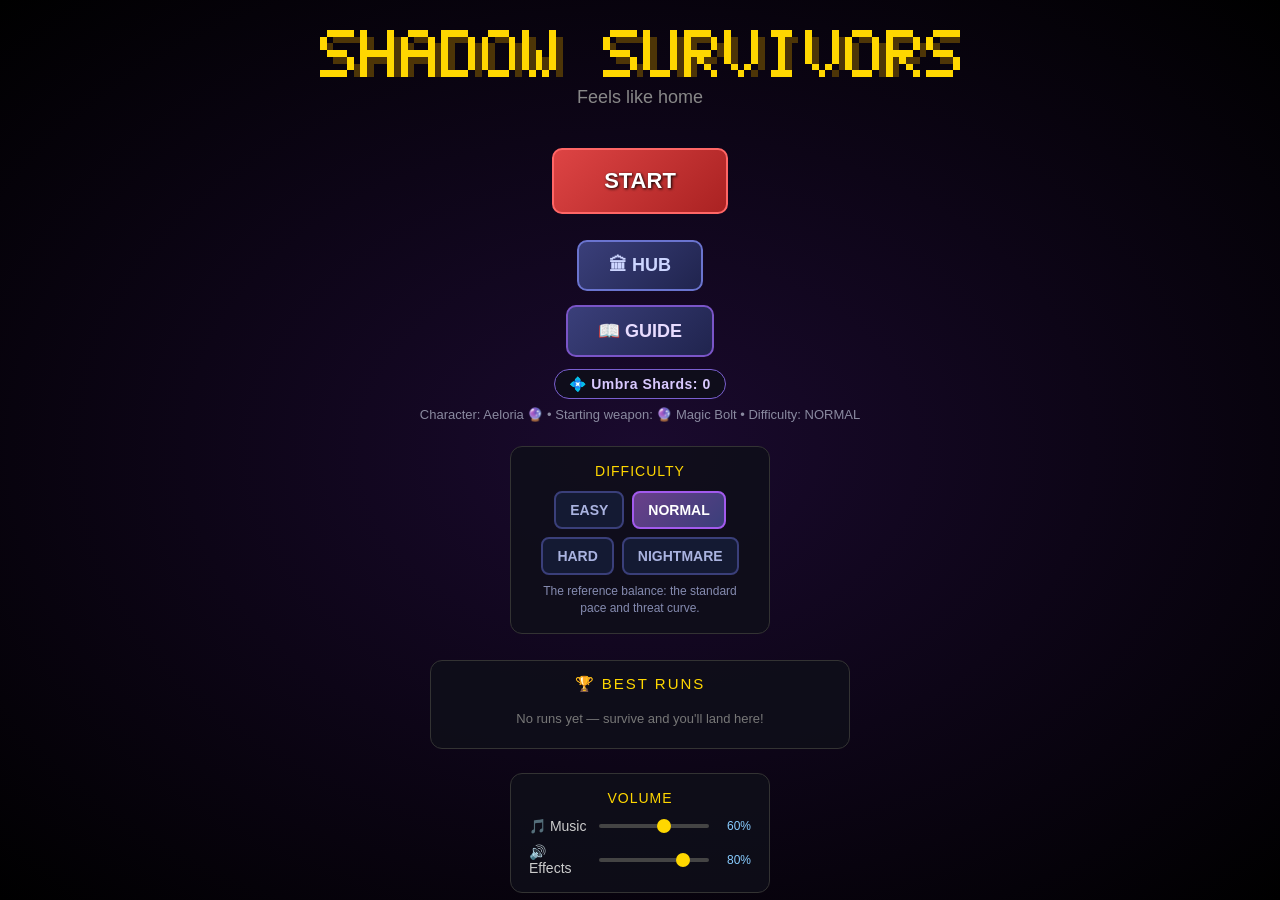
==== index.html @ 88f58a73 "Add files via upload" ====
<!DOCTYPE html>
<html lang="it">
<head>
<meta charset="UTF-8">
<meta name="viewport" content="width=device-width, initial-scale=1.0, maximum-scale=1.0, user-scalable=no, viewport-fit=cover">
<title>Shadow Survivors - Roguelike</title>
<style>
* { margin: 0; padding: 0; box-sizing: border-box; }
body { background: #000; overflow: hidden; font-family: 'Segoe UI', Arial, sans-serif; user-select: none; }
canvas { display: block; touch-action: none; }

#ui-overlay {
  position: fixed; top: 0; left: 0; width: 100%; pointer-events: none; z-index: 10;
  padding: calc(10px + env(safe-area-inset-top)) calc(15px + env(safe-area-inset-right)) 10px calc(15px + env(safe-area-inset-left)); display: flex; flex-direction: column; gap: 6px;
  box-sizing: border-box;
}
#top-bar { display: flex; justify-content: space-between; align-items: center; }
#timer { color: #fff; font-size: 22px; font-weight: bold; text-shadow: 2px 2px 4px #000; }
#kills { color: #ccc; font-size: 16px; text-shadow: 1px 1px 3px #000; }
#biome-label { color: #9fd8ff; font-size: 13px; text-shadow: 1px 1px 3px #000; flex-shrink: 0; text-transform: uppercase; letter-spacing: 1px; }
#level-display { color: #ffd700; font-size: 16px; font-weight: bold; text-shadow: 1px 1px 3px #000; }
.bar-container {
  width: 280px; height: 18px; background: #333; border-radius: 9px; overflow: hidden;
  border: 2px solid #555; position: relative;
}
.bar-fill { height: 100%; border-radius: 7px; transition: width 0.15s; }
#hp-bar-bg { border-color: #a00; }
#hp-bar { background: linear-gradient(90deg, #f44, #d22); }
#xp-bar-bg { border-color: #55a; width: 360px; }
#xp-bar { background: linear-gradient(90deg, #44f, #88f); }
.bar-text {
  position: absolute; top: 50%; left: 50%; transform: translate(-50%, -50%);
  color: #fff; font-size: 11px; font-weight: bold; text-shadow: 1px 1px 2px #000;
  white-space: nowrap;
}
#weapon-icons { display: flex; gap: 5px; margin-top: 4px; }
.weapon-icon {
  width: 60px; height: 60px; background: #222; border: 2px solid #666;
  border-radius: 6px; display: flex; align-items: center; justify-content: center;
  font-size: 18px; color: #fff; position: relative;
}
.weapon-level {
  position: absolute; bottom: -4px; right: -4px; background: #d44;
  color: #fff; font-size: 9px; font-weight: bold; border-radius: 50%;
  width: 16px; height: 16px; display: flex; align-items: center;
  justify-content: center; border: 1px solid #fff;
}
#levelup-screen {
  position: fixed; top: 0; left: 0; width: 100%; height: 100%;
  background: rgba(0,0,0,0.85); display: none; flex-direction: column;
  align-items: center; justify-content: center; z-index: 100; pointer-events: all;
}
#levelup-title { color: #ffd700; font-size: 36px; font-weight: bold; margin-bottom: 10px; text-shadow: 2px 2px 6px #000; }
#levelup-subtitle { color: #aaa; font-size: 16px; margin-bottom: 30px; }
#auto-lvl-row { margin-top: -18px; margin-bottom: 10px; }
#auto-lvl-toggle {
  display: inline-flex; align-items: center; gap: 8px; cursor: pointer; pointer-events: all;
  color: #b9c2ff; font-size: 14px; font-weight: bold;
  padding: 8px 16px; background: rgba(20,22,44,0.9); border: 1px solid #3a4077;
  border-radius: 8px; transition: all 0.2s;
}
#auto-lvl-toggle:hover { border-color: #97a3ff; }
#auto-lvl-toggle.checked { border-color: #ffd700; color: #ffd700; }
#auto-lvl-toggle input { transform: scale(1.25); accent-color: #ffd700; cursor: pointer; }
.pause-toggle { display: inline-flex; align-items: center; gap: 8px; cursor: pointer; pointer-events: all; }
.pause-toggle input { transform: scale(1.3); accent-color: #ffd700; cursor: pointer; }
.toggle-pill {
  font-size: 11px; font-weight: bold; letter-spacing: 1px; color: #8a93b8;
  border: 1px solid #3a4077; padding: 2px 8px; border-radius: 6px; transition: all 0.2s;
}
.pause-toggle.checked .toggle-pill { color: #ffd700; border-color: #ffd700; }
#choices { display: flex; gap: 20px; flex-wrap: wrap; justify-content: center; }
.choice-card {
  width: 220px; padding: 20px; background: linear-gradient(135deg, #1a1a2e, #16213e);
  border: 2px solid #444; border-radius: 12px; cursor: pointer; text-align: center;
  transition: all 0.2s; pointer-events: all; position: relative;
}
.choice-card:hover { filter: brightness(1.18); transform: scale(1.05); box-shadow: 0 0 20px rgba(255,215,0,0.25); }
.choice-card.selected { filter: brightness(1.32); transform: scale(1.07); box-shadow: 0 0 28px rgba(255,215,0,0.5); }
.choice-weapon { border-color: #b3403a; }
.choice-passive { border-color: #3a5fb3; }
/* --- Rarity tints (override the plain borders above) --- */
.choice-card.rarity-common {
  border-color: #9aa0b6;
  box-shadow: inset 0 -34px 44px -34px rgba(154,160,182,0.18);
}
.choice-card.rarity-rare {
  border-color: #43a6f5;
  box-shadow: 0 0 12px rgba(67,166,245,0.25), inset 0 -34px 44px -30px rgba(67,166,245,0.30);
}
.choice-card.rarity-epic {
  border-color: #c25bff;
  box-shadow: 0 0 14px rgba(194,91,255,0.35), inset 0 -34px 44px -28px rgba(194,91,255,0.35);
}
.choice-card.rarity-legendary {
  border: 3px solid transparent;
  background:
    linear-gradient(#161126, #161126) padding-box,
    linear-gradient(135deg, #8a6a00, #ffd24d, #fff6d0, #b8860b, #ffd24d) border-box;
  background-size: 100% 100%, 300% 300%;
  box-shadow: 0 0 18px rgba(255,210,77,0.4), inset 0 -34px 44px -28px rgba(255,210,77,0.22);
  animation: rarityShine 3s linear infinite;
}
@keyframes rarityShine {
  0%   { background-position: 0 0, 0% 50%; }
  100% { background-position: 0 0, 300% 50%; }
}
.choice-badge {
  position: absolute; top: -10px; right: 10px; padding: 2px 9px;
  font-size: 10px; font-weight: bold; letter-spacing: 1px; border-radius: 5px;
  color: #fff; border: 1px solid rgba(255,255,255,0.25);
}
.choice-icon { font-size: 40px; margin-bottom: 10px; }
.choice-name { color: #fff; font-size: 16px; font-weight: bold; margin-bottom: 4px; }
.choice-tier { font-size: 10px; font-weight: bold; letter-spacing: 2px; margin: 0 0 6px; text-shadow: 0 0 8px currentColor; }
.choice-desc { color: #aaa; font-size: 12px; line-height: 1.4; }
.choice-level { color: #ffd700; font-size: 11px; margin-top: 8px; }
#rarity-legend {
  display: flex; gap: 14px; justify-content: center; flex-wrap: wrap;
  margin: -6px 0 22px; font-size: 11px; font-weight: bold; letter-spacing: 1px;
}
#rarity-legend .rl-item { text-shadow: 0 0 6px currentColor; }
#game-over-screen {
  position: fixed; top: 0; left: 0; width: 100%; height: 100%;
  background: rgba(0,0,0,0.9); display: none; flex-direction: column;
  align-items: center; justify-content: center; z-index: 200; pointer-events: all;
}
#gameover-title { color: #f44; font-size: 48px; font-weight: bold; margin-bottom: 20px; text-shadow: 2px 2px 8px #000; }
#gameover-stats { color: #ccc; font-size: 20px; line-height: 2; margin-bottom: 30px; text-align: center; }
#restart-btn {
  padding: 15px 40px; background: #d44; color: #fff; border: none; border-radius: 8px;
  font-size: 20px; font-weight: bold; cursor: pointer; pointer-events: all; transition: all 0.2s;
}
#restart-btn:hover { background: #f55; transform: scale(1.05); }
#start-screen {
  position: fixed; top: 0; left: 0; width: 100%; height: 100%;
  background: radial-gradient(ellipse at center, #1a0a2e, #000);
  display: flex; flex-direction: column; align-items: center; justify-content: flex-start;
  overflow-y: auto; padding-top: 30px; padding-bottom: 30px; z-index: 300; pointer-events: all;
}
/* Auto margins keep the column centered when it fits and fully scrollable
   (top to bottom) when it overflows, instead of clipping the title. */
#start-screen > :first-child { margin-top: auto; }
#start-screen > :last-child { margin-bottom: auto; }
#start-title { margin-bottom: 10px; }
.pix-title {
  display: block; margin: 0 auto; width: min(92vw, 640px); height: auto;
  image-rendering: pixelated;
  animation: pixBannerFloat 3.2s ease-in-out infinite;
}
@keyframes pixBannerFloat {
  0%, 100% { transform: translateY(0); filter: drop-shadow(0 0 10px rgba(255,215,0,0.25)); }
  50%      { transform: translateY(-6px); filter: drop-shadow(0 0 22px rgba(255,215,0,0.65)); }
}
#start-subtitle { color: #888; font-size: 18px; margin-bottom: 40px; }
#start-btn {
  padding: 18px 50px; background: linear-gradient(135deg, #d44, #a22); color: #fff;
  border: 2px solid #f66; border-radius: 10px; font-size: 22px; font-weight: bold;
  cursor: pointer; pointer-events: all; transition: all 0.2s; text-shadow: 1px 1px 3px #000;
}
#start-btn:hover { transform: scale(1.08); box-shadow: 0 0 30px rgba(255,50,50,0.4); }
/* --- Pre-run loading overlay (terrain pre-bake) --- */
#loading-screen {
  position: fixed; top: 0; left: 0; width: 100%; height: 100%;
  background: radial-gradient(ellipse at center, #1a0a2e, #000);
  display: none; flex-direction: column; align-items: center; justify-content: center;
  z-index: 900; pointer-events: all;
}
#loading-wrap { width: min(420px, 84vw); text-align: center; }
#loading-title { color: #f6e; font-size: 22px; font-weight: bold; letter-spacing: 3px; margin-bottom: 16px; text-shadow: 0 0 12px rgba(255,102,238,0.5); }
#loading-bar { height: 18px; border: 2px solid #f66; border-radius: 9px; overflow: hidden; background: #180a2a; box-shadow: inset 0 0 8px #000; }
#loading-fill { height: 100%; width: 0%; background: linear-gradient(90deg, #f66, #fa6, #ffd); transition: width 0.15s linear; }
#loading-pct { color: #aaa; font-size: 14px; margin-top: 10px; letter-spacing: 1px; }
/* --- Best runs leaderboard --- */
#best-runs {
  width: min(420px, 88vw); margin-top: 26px; padding: 14px 16px;
  background: rgba(15,15,25,0.85); border: 1px solid #333; border-radius: 12px;
  text-align: left;
}
.br-title { color: #ffd700; font-size: 15px; letter-spacing: 2px; text-align: center; margin-bottom: 10px; }
.br-empty { color: #777; font-size: 13px; text-align: center; padding: 8px 0; }
.br-row {
  display: flex; align-items: center; gap: 10px;
  padding: 6px 8px; border-radius: 8px;
}
.br-row:nth-child(odd):not(.br-top) { background: rgba(255,255,255,0.04); }
.br-top { background: rgba(255,215,0,0.10); border: 1px solid rgba(255,215,0,0.35); }
.br-rank { width: 28px; text-align: center; font-size: 17px; flex-shrink: 0; color: #fff; font-weight: bold; }
.br-info { flex: 1; min-width: 0; }
.br-time { display: block; color: #fff; font-size: 15px; font-weight: bold; }
.br-sub { display: block; color: #888; font-size: 11px; }
.br-score { color: #8cf; font-weight: bold; font-size: 16px; flex-shrink: 0; }
#start-controls { color: #666; font-size: 14px; margin-top: 30px; line-height: 1.8; text-align: center; }
/* --- Volume settings panel (shared by start & pause screens) --- */
.settings-box {
  width: 260px; margin-top: 24px; padding: 16px 18px;
  background: rgba(15,15,25,0.85); border: 1px solid #333; border-radius: 12px;
  text-align: left;
}
.settings-title { color: #ffd700; font-size: 14px; letter-spacing: 1px; margin-bottom: 12px; text-align: center; }
/* --- Difficulty selector --- */
#difficulty-select { text-align: center; }
#diff-row { display: flex; gap: 8px; justify-content: center; flex-wrap: wrap; }
.diff-btn {
  padding: 9px 14px; border-radius: 8px; border: 2px solid #3a3f7a;
  background: #141a33; color: #aab3e0; font-size: 14px; font-weight: bold;
  cursor: pointer; transition: background .15s, border-color .15s, color .15s, transform .15s;
}
.diff-btn:hover { border-color: #6a74cf; transform: scale(1.05); }
.diff-btn.active {
  background: linear-gradient(135deg, #6a3f8a, #3a3f7a); border-color: #a25aed; color: #fff;
}
#diff-desc {
  color: #858bb0; font-size: 12px; line-height: 1.4; margin-top: 8px;
  min-height: 32px; max-width: 420px; margin-left: auto; margin-right: auto;
}
.settings-row { display: flex; align-items: center; gap: 10px; margin-bottom: 10px; }
.settings-row:last-child { margin-bottom: 0; }
.settings-label { color: #ccc; font-size: 14px; width: 60px; flex-shrink: 0; }
input[type="range"].vol-slider {
  flex: 1; min-width: 0; height: 4px; -webkit-appearance: none; appearance: none;
  background: #444; border-radius: 2px; outline: none; cursor: pointer;
}
input[type="range"].vol-slider::-webkit-slider-thumb {
  -webkit-appearance: none; appearance: none; width: 14px; height: 14px;
  background: #ffd700; border-radius: 50%; border: none; cursor: pointer;
}
input[type="range"].vol-slider::-moz-range-thumb {
  width: 14px; height: 14px; background: #ffd700; border: none; border-radius: 50%; cursor: pointer;
}
.vol-value { color: #8cf; font-size: 12px; width: 32px; text-align: right; flex-shrink: 0; }
#pause-screen {
  position: fixed; top: 0; left: 0; width: 100%; height: 100%;
  background: rgba(0,0,0,0.75); display: none; flex-direction: column;
  align-items: center; justify-content: center; z-index: 150; pointer-events: all;
}
#pause-title { color: #fff; font-size: 44px; font-weight: bold; margin-bottom: 10px; text-shadow: 2px 2px 6px #000; }
#pause-subtitle { color: #888; font-size: 16px; margin-bottom: 24px; }
#pause-panel {
  display: flex; gap: 24px; width: min(800px, 94vw); max-height: 55vh;
  margin-bottom: 28px; padding: 16px 20px; justify-content: center;
  background: rgba(15,15,25,0.85); border: 1px solid #333; border-radius: 12px;
  overflow-y: auto;
}
.pause-col { flex: 1; min-width: 0; font-size: 14px; color: #ccc; }
.pause-col h3 {
  color: #ffd700; font-size: 15px; letter-spacing: 1px; margin: 0 0 8px;
  padding-bottom: 4px; border-bottom: 1px solid #444;
}
.pause-entry {
  display: flex; justify-content: space-between; align-items: center;
  padding: 5px 6px; border-radius: 6px; gap: 8px;
}
.pause-entry:nth-child(odd) { background: rgba(255,255,255,0.04); }
.pause-entry .pe-name { overflow: hidden; text-overflow: ellipsis; white-space: nowrap; flex: 1; }
.pause-entry .pe-value { color: #8cf; font-weight: bold; flex-shrink: 0; }
#resume-btn {
  padding: 15px 40px; background: #4caf50; color: #fff; border: 2px solid #8ff58b;
  border-radius: 8px; font-size: 20px; font-weight: bold; cursor: pointer;
  pointer-events: all; transition: all 0.2s;
}
#resume-btn:hover { transform: scale(1.05); box-shadow: 0 0 20px rgba(76,175,80,0.4); }
#leave-hub-btn {
  margin-top: 14px; padding: 13px 36px; background: linear-gradient(135deg,#3a3f7a,#20244e);
  color: #cdd6ff; border: 2px solid #6a74cf; border-radius: 8px;
  font-size: 17px; font-weight: bold; cursor: pointer; pointer-events: all; transition: all 0.2s;
}
#leave-hub-btn:hover { transform: scale(1.05); box-shadow: 0 0 20px rgba(100,120,255,0.4); }
#leave-hub-btn.armed { background: linear-gradient(135deg,#b03030,#701818); color: #fff; border-color: #ff6a6a; }
#warp-menu {
  position: fixed; top: 0; left: 0; width: 100%; height: 100%;
  background: rgba(10,6,20,0.82); display: none; flex-direction: column;
  align-items: center; justify-content: center; z-index: 160; pointer-events: all;
}
#warp-title { color: #d9a7ff; font-size: 40px; font-weight: bold; margin-bottom: 8px; text-shadow: 2px 2px 10px #48159a; }
#warp-hint { color: #9a9; font-size: 14px; margin-bottom: 24px; }
#warp-list { display: flex; flex-direction: column; gap: 12px; min-width: min(320px, 80vw); }
.warp-btn {
  padding: 13px 20px; font-size: 17px; font-weight: bold; cursor: pointer; border-radius: 8px;
  background: rgba(40,25,70,0.8); color: #cdb6ff; border: 2px solid #7a55c8; transition: all 0.2s;
}
.warp-btn:hover { transform: scale(1.05); box-shadow: 0 0 18px rgba(160,100,255,0.5); color: #e8dcff; }
.warp-none { color: #887; font-size: 14px; text-align: center; padding: 18px; }
#warp-cancel {
  margin-top: 26px; padding: 12px 34px; background: rgba(30,30,45,0.8);
  color: #ccc; border: 2px solid #555; border-radius: 8px; font-size: 15px;
  font-weight: bold; cursor: pointer;
}
#warp-cancel:hover { color: #fff; border-color: #888; }
#pause-btn {
  position: fixed; right: 12px; bottom: 170px; z-index: 20;
  width: 48px; height: 48px; border-radius: 50%; border: 2px solid rgba(255,255,255,0.4);
  background: rgba(0,0,0,0.45); color: #fff; font-size: 20px; font-weight: bold;
  cursor: pointer; pointer-events: all; display: none;
}
#pause-btn:hover { border-color: #fff; background: rgba(0,0,0,0.6); }
#fps { color: #888; font-size: 12px; text-shadow: 1px 1px 3px #000; flex-shrink: 0; }
/* --- Dev panel --- */
#dev-btn {
  position: fixed; left: 10px; bottom: 10px; z-index: 30;
  width: 36px; height: 36px; border-radius: 8px; border: 1px solid #0cc;
  background: rgba(0,0,0,0.6); color: #0cc; font-size: 13px; font-weight: bold;
  cursor: pointer; pointer-events: all;
}
#dev-btn:hover { background: rgba(0,180,180,0.15); }
#dev-panel {
  position: fixed; left: 10px; bottom: 54px; z-index: 400;
  width: 320px; max-height: 72vh; overflow-y: auto;
  background: rgba(8,10,18,0.95); border: 1px solid #0cc;
  border-radius: 10px; padding: 10px 12px; display: none; color: #ccc;
  font-family: monospace; font-size: 12px; pointer-events: all;
}
#dev-panel.open { display: block; }
.dev-header { display:flex; justify-content:space-between; align-items:center; margin-bottom:8px; }
.dev-header span { color: #0cc; font-weight: bold; font-size: 14px; letter-spacing: 1px; }
#dev-close { background:none; border:none; color:#888; font-size:18px; cursor:pointer; padding:0 4px; }
#dev-close:hover { color:#fff; }
.dev-section { color: #0cc; font-weight: bold; font-size: 12px; margin: 8px 0 4px; border-bottom: 1px solid #0cc3; padding-bottom: 3px; }
.dev-row { display:flex; align-items:center; gap: 6px; margin: 3px 0; }
.dev-row label { width: 100px; flex-shrink: 0; color: #aaa; overflow:hidden; text-overflow:ellipsis; white-space:nowrap; }
.dev-row input[type=range] { flex: 1; min-width: 0; height: 3px; -webkit-appearance: none; appearance: none; background: #333; border-radius: 2px; outline: none; cursor: pointer; }
.dev-row input[type=range]::-webkit-slider-thumb { -webkit-appearance: none; width: 10px; height: 10px; background: #0cc; border-radius: 50%; }
.dev-row input[type=range]::-moz-range-thumb { width: 10px; height: 10px; background: #0cc; border: none; border-radius: 50%; }
.dev-val { width: 40px; text-align: right; color: #0ff; flex-shrink: 0; }
.dev-check label { display:flex; align-items:center; gap:5px; cursor:pointer; }
.dev-actions { display: flex; flex-wrap: wrap; gap: 4px; margin-top: 8px; }
.dev-actions button {
  font-size: 11px; padding: 4px 8px; background: rgba(0,180,180,0.12);
  border: 1px solid #0cc6; border-radius: 5px; color: #0cc; cursor: pointer;
}
.dev-actions button:hover { background: rgba(0,180,180,0.3); }
canvas { touch-action: none; -webkit-touch-callout: none; -webkit-user-select: none; }
body { overscroll-behavior: none; position: fixed; width: 100%; height: 100%; }

/* --- Meta hub --- */
#hub-btn {
  padding: 13px 30px; margin-top: 26px; background: linear-gradient(135deg,#3a3f7a,#20244e);
  color: #cdd6ff; border: 2px solid #6a74cf; border-radius: 10px;
  font-size: 18px; font-weight: bold; cursor: pointer; pointer-events: all; transition: all 0.2s;
}
#hub-btn:hover { transform: scale(1.06); box-shadow: 0 0 24px rgba(100,120,255,0.35); }
#guide-btn {
  padding: 13px 30px; margin-top: 14px; background: linear-gradient(135deg,#3a3f7a,#20244e);
  color: #e8dcff; border: 2px solid #7a55c8; border-radius: 10px;
  font-size: 18px; font-weight: bold; cursor: pointer; pointer-events: all; transition: all 0.2s;
}
#guide-btn:hover { transform: scale(1.06); box-shadow: 0 0 24px rgba(160,100,255,0.4); }
#essence-pill {
  margin-top: 12px; padding: 6px 14px; background: rgba(15,15,25,0.85);
  border: 1px solid #7a5fd0; border-radius: 20px; color: #d9c9ff;
  font-size: 14px; font-weight: bold; letter-spacing: 0.5px;
}
#hub-summary { margin-top: 8px; color: #8a8aa0; font-size: 13px; text-align: center; }
#hub-screen {
  position: fixed; top: 0; left: 0; width: 100%; height: 100%;
  background: rgba(4,4,12,0.92); display: none; flex-direction: column; align-items: center;
  justify-content: flex-start; z-index: 400; pointer-events: all; overflow-y: auto;
  padding: 26px 14px 30px;
}
#hub-title { color: #c9d4ff; font-size: 32px; font-weight: bold; letter-spacing: 3px; text-shadow: 0 0 20px rgba(120,140,255,0.5); margin-bottom: 6px; }
#hub-wallet { color: #ffd700; font-size: 20px; font-weight: bold; margin-bottom: 16px; text-shadow: 1px 1px 4px #000; }
#hub-tabs { display: flex; gap: 8px; margin-bottom: 18px; }
.hub-tab {
  padding: 9px 20px; background: rgba(20,22,44,0.9); color: #9aa2d9; border: 1px solid #3a4077;
  border-radius: 8px; font-size: 13px; font-weight: bold; cursor: pointer; transition: all 0.2s; letter-spacing: 1px;
}
.hub-tab:hover { color: #fff; border-color: #7a86e8; }
.hub-tab.active { background: #3a3f8a; color: #fff; border-color: #97a3ff; box-shadow: 0 0 12px rgba(120,140,255,0.35); }
#hub-view { display: flex; flex-wrap: wrap; gap: 12px; justify-content: center; max-width: 760px; width: 100%; }
.hub-card {
  width: 210px; padding: 15px 13px; background: linear-gradient(150deg,#181a30,#14162a);
  border: 1px solid #333; border-radius: 12px; text-align: center; pointer-events: all;
}
.hub-card.locked { opacity: 0.8; border-color: #3a2a4a; }
.hub-card.selected { border-color: #ffd700; box-shadow: 0 0 16px rgba(255,215,0,0.35); }
.hub-icon { font-size: 30px; margin-bottom: 6px; }
.pix-ico { image-rendering: pixelated; vertical-align: middle; display: inline-block; }
.hub-name { color: #fff; font-size: 15px; font-weight: bold; margin-bottom: 4px; }
.hub-meta { color: #89c; font-size: 11px; margin: 8px 0 10px; }
.hub-desc { color: #99a; font-size: 11px; line-height: 1.4; min-height: 30px; }
.hub-sig { color: #778; font-size: 10px; letter-spacing: 0.3px; }
.hub-level { color: #ffd700; font-size: 12px; margin: 6px 0 8px; }
.hub-btn {
  padding: 7px 14px; background: linear-gradient(135deg,#e9c34a,#c79a26); color: #2a1c00;
  border: none; border-radius: 7px; font-size: 13px; font-weight: bold; cursor: pointer; transition: all 0.2s; pointer-events: all;
}
.hub-btn:hover { transform: scale(1.05); box-shadow: 0 0 12px rgba(255,215,0,0.5); }
.hub-btn.buy { background: linear-gradient(135deg,#7ad0ff,#3a8fd0); color: #04232f; }
.hub-btn.maxed { background: #333; color: #888; cursor: default; transform: none; box-shadow: none; }
.hub-btn.owned { background: #46b46a; color: #fff; }
.hub-btn.equipped { background: #ffd700; color: #2a1c00; }
.hub-btn.weps { background: #2a3160; color: #b9c2ff; border: 1px solid #3a4077; }
.hub-actions-inline { display: flex; flex-direction: column; gap: 6px; margin-top: 8px; }
.wpn-grid { display: flex; flex-wrap: wrap; gap: 14px; justify-content: center; }
.wpn-divider { width: 100%; text-align: center; color: #ffd24d; font-size: 13px; letter-spacing: 2px; margin: 4px 0 -6px; font-weight: bold; }
.wpn-tools { display: flex; justify-content: center; margin-top: 20px; }
#hub-actions { display: flex; gap: 12px; margin-top: 24px; }
#hub-close, #hub-play, #hub-guide { padding: 12px 30px; border-radius: 9px; font-size: 16px; font-weight: bold; cursor: pointer; pointer-events: all; transition: all 0.2s; }
#hub-close { background: #22244a; color: #9aa2d9; border: 1px solid #3a4077; }
#hub-close:hover { color: #fff; border-color: #7a86e8; }
#hub-guide { background: #2a3160; color: #cdb6ff; border: 1px solid #4a3a88; }
#hub-guide:hover { color: #fff; border-color: #a98aff; }
#hub-play { background: linear-gradient(135deg,#d44,#a22); color: #fff; border: 2px solid #f66; }
#hub-play:hover { transform: scale(1.06); box-shadow: 0 0 24px rgba(255,50,50,0.4); }
/* --- Guide --- */
#guide-screen {
  position: fixed; top: 0; left: 0; width: 100%; height: 100%;
  background: rgba(4,4,12,0.94); display: none; flex-direction: column; align-items: center;
  justify-content: flex-start; z-index: 500; pointer-events: all; overflow-y: auto;
  padding: 26px 14px 30px;
}
#guide-title { color: #e8dcff; font-size: 32px; font-weight: bold; letter-spacing: 3px; text-shadow: 0 0 20px rgba(190,120,255,0.5); margin-bottom: 6px; }
#guide-sub { color: #8a8aa0; font-size: 13px; margin-bottom: 16px; }
#guide-tabs { display: flex; gap: 8px; flex-wrap: wrap; justify-content: center; margin-bottom: 18px; max-width: 760px; }
#guide-view { display: flex; flex-wrap: wrap; gap: 12px; justify-content: center; max-width: 920px; width: 100%; }
#guide-view .hub-card { width: 230px; }
#guide-view .hub-card.wide { width: 280px; }
#guide-view .hub-card.full { width: 100%; max-width: 880px; text-align: left; }
.gd-name { color: #fff; font-size: 15px; font-weight: bold; margin-bottom: 4px; }
.gd-icon { font-size: 30px; margin-bottom: 6px; }
.gd-note { color: #99a; font-size: 11px; line-height: 1.5; }
.gd-note b { color: #ccd; }
.gd-tag { display: inline-block; padding: 2px 9px; border-radius: 5px; font-size: 10px; font-weight: bold; letter-spacing: 1px; color: #fff; margin-bottom: 6px; }
.gd-swatch { width: 16px; height: 16px; border-radius: 4px; display: inline-block; vertical-align: middle; margin-right: 6px; border: 1px solid rgba(255,255,255,0.3); }
.gd-stat { color: #7f9bd9; font-size: 11px; margin: 8px 0 10px; }
.gd-recipe { display: flex; align-items: center; gap: 8px; justify-content: center; margin: 6px 0 8px; flex-wrap: wrap; color: #fff; }
.gd-recipe .plus, .gd-recipe .eq { color: white; font-weight: bold; }
.plus { color: white; font-weight: bold; }
.gd-howto { color: #aab; font-size: 13px; line-height: 1.9; }
.gd-howto li { margin-left: 18px; }
#guide-actions { display: flex; gap: 12px; margin-top: 24px; }
#guide-close { padding: 12px 36px; border-radius: 9px; font-size: 16px; font-weight: bold; cursor: pointer; pointer-events: all; background: #22244a; color: #cdd6ff; border: 1px solid #6a74cf; transition: all 0.2s; }
#guide-close:hover { color: #fff; border-color: #97a3ff; }
/* --- Ban list (pre-run loadout filters) --- */
.ban-box {
  width: min(720px, 100%); padding: 14px;
  background: rgba(15,15,25,0.7); border: 1px solid #333; border-radius: 12px;
}
.ban-title { color: #ffd700; font-size: 13px; letter-spacing: 1px; margin-bottom: 10px; text-align: center; }
.ban-grid { display: flex; flex-wrap: wrap; gap: 8px; justify-content: center; }
.ban-chip {
  padding: 7px 12px; border-radius: 8px; border: 2px solid #3a4077;
  background: #141a33; color: #aab3e0; font-size: 13px; font-weight: bold;
  cursor: pointer; pointer-events: all; transition: all 0.15s;
}
.ban-chip:hover { border-color: #7a86e8; transform: scale(1.05); }
.ban-chip.banned {
  background: linear-gradient(135deg,#5a2030,#3a1420); border-color: #ff6a6a; color: #ffb0b0;
}
.ban-chip.banned::after { content: ' — BANNED'; font-size: 10px; letter-spacing: 0.5px; color: #ff8a8a; }
.ban-chip.locked {
  cursor: not-allowed; opacity: 0.85; border-color: #ffd700;
  background: rgba(60,50,10,0.35); color: #ffe9a8;
  display: inline-flex; align-items: center; gap: 7px;
}
.ban-chip.locked:hover { transform: none; }
.ban-chip.locked .ban-tag {
  font-size: 9px; letter-spacing: 0.6px; color: #ffd700;
  border: 1px solid #ffd700; padding: 0 5px; border-radius: 4px;
}
.ban-warn {
  width: min(720px, 100%); padding: 10px 12px; text-align: center;
  color: #ffb86c; background: rgba(120,60,10,0.25); border: 1px solid #ffa040;
  border-radius: 10px; font-size: 13px; font-weight: bold;
}
.ban-actions { width: 100%; display: flex; flex-direction: column; align-items: center; gap: 10px; }
.ban-hint { color: #777; font-size: 12px; max-width: 500px; text-align: center; line-height: 1.5; }

@media (max-width: 700px) {
  #top-bar { flex-direction: row; justify-content: space-between; align-items: center; }
  #timer { font-size: 17px; }
  #kills { font-size: 13px; }
  #level-display { font-size: 13px; }
  #biome-label { font-size: 10px; }
  .bar-container { height: 14px; border-width: 1px; }
  #hp-bar-bg { width: 35vw; }
  #xp-bar-bg { width: 50vw; }
  .bar-text { font-size: 10px; }
  #weapon-icons { flex-wrap: wrap; gap: 4px; }
  .weapon-icon { width: 46px; height: 46px; font-size: 15px; }
  .weapon-level { width: 14px; height: 14px; font-size: 8px; }
  #levelup-title { font-size: 26px; margin-bottom: 6px; }
  #levelup-subtitle { font-size: 14px; margin-bottom: 12px; }
  #levelup-hint { display: none; }
  #choices { gap: 12px; }
  .choice-card { width: 28vw; min-width: 120px; max-width: 180px; padding: 14px 10px; }
  .choice-icon { font-size: 32px; margin-bottom: 8px; }
  .choice-name { font-size: 13px; }
  .choice-desc { font-size: 11px; }
  .choice-level { font-size: 10px; }
  #gameover-title { font-size: 32px; }
  #gameover-stats { font-size: 17px; }
  #restart-btn { padding: 14px 30px; font-size: 18px; }
  #start-title { font-size: 34px; }
  #start-subtitle { font-size: 15px; margin-bottom: 30px; }
  #start-btn { padding: 16px 40px; font-size: 19px; }
  #best-runs { margin-top: 18px; padding: 10px 12px; width: min(360px, 92vw); }
  .br-time { font-size: 13px; }
  .br-sub { font-size: 10px; }
  .br-score { font-size: 14px; }
  #start-controls { font-size: 12px; margin-top: 20px; }
  #hub-screen { padding: 16px 10px 22px; }
  #hub-title { font-size: 24px; }
  #hub-wallet { font-size: 16px; margin-bottom: 10px; }
  #hub-tabs { margin-bottom: 12px; }
  #hub-view { max-height: 60vh; overflow-y: auto; }
  .hub-card { width: 150px; padding: 12px 10px; }
  #hub-close, #hub-play, #hub-guide { padding: 11px 24px; font-size: 15px; }
  #hub-btn { margin-top: 20px; font-size: 16px; }
  #guide-btn { margin-top: 12px; font-size: 16px; }
  #guide-screen { padding: 16px 10px 22px; }
  #guide-title { font-size: 24px; }
  #guide-sub { margin-bottom: 12px; }
  #guide-tabs { margin-bottom: 12px; }
  #guide-view .hub-card { width: 150px; }
  #guide-view .hub-card.wide { width: 200px; max-width: 90vw; }
  #guide-view .hub-card.full { max-width: 100%; }
  #guide-close { padding: 11px 26px; font-size: 15px; }
  #pause-panel { flex-direction: column; gap: 12px; max-height: 40vh; }
  #dev-panel { width: calc(100vw - 20px); left: 10px; }
  #dev-btn { width: 32px; height: 32px; }
  #pause-btn { width: 42px; height: 42px; bottom: 150px; font-size: 17px; }
}

/* Landscape phones: width usually >700px so the query above doesn't fire,
   but the viewport is very short — compact the HUD so nothing falls off the
   sides or below the fold. */
@media (orientation: landscape) and (max-height: 600px) {
  #ui-overlay { gap: 2px; padding-top: calc(4px + env(safe-area-inset-top)); }
  #top-bar { flex-wrap: nowrap; }
  #timer { font-size: 14px; }
  #kills { font-size: 11px; }
  #level-display { font-size: 11px; }
  #fps { font-size: 10px; }
  #biome-label { display: none; }
  .bar-container { height: 12px; border-width: 1px; }
  #hp-bar-bg { width: 18vw; }
  #xp-bar-bg { width: 26vw; }
  .bar-text { font-size: 8px; }
  #weapon-icons { flex-wrap: nowrap; overflow-x: auto; gap: 3px; scrollbar-width: none; }
  #weapon-icons::-webkit-scrollbar { display: none; }
  .weapon-icon { width: 40px; height: 40px; font-size: 13px; flex-shrink: 0; }
  .weapon-level { width: 13px; height: 13px; font-size: 7px; }
  #pause-btn { width: 38px; height: 38px; bottom: 12px; right: 12px; font-size: 16px; }
  #dev-btn { width: 30px; height: 30px; bottom: 8px; left: 8px; }
  #dev-panel { bottom: 44px; max-height: 60vh; }
  #pause-panel { flex-direction: column; flex-wrap: wrap; max-height: 50vh; }
  #levelup-title { font-size: 22px; }
  #levelup-subtitle { font-size: 12px; margin-bottom: 10px; }
  #gameover-title { font-size: 26px; }
  #gameover-stats { font-size: 15px; }
  #restart-btn { padding: 12px 26px; font-size: 16px; }
  #start-title { font-size: 26px; }
  #start-subtitle { font-size: 13px; margin-bottom: 20px; }
  #start-btn { padding: 13px 34px; font-size: 17px; }
  #best-runs { margin-top: 14px; padding: 8px 10px; max-height: 26vh; overflow-y: auto; }
  .br-row { padding: 4px 6px; gap: 8px; }
}
@media (orientation: landscape) and (max-height: 600px) {
  #hub-screen { padding: 10px 10px 16px; justify-content: flex-start; }
  #hub-title { font-size: 22px; margin-bottom: 2px; }
  #hub-wallet { font-size: 15px; margin-bottom: 8px; }
  #hub-tabs { margin-bottom: 10px; }
  #hub-view { max-height: 46vh; overflow-y: auto; }
  .hub-card { width: 150px; padding: 10px; }
  #hub-actions { margin-top: 12px; }
}
@media (orientation: landscape) and (max-height: 600px) {
  #guide-screen { padding: 10px 10px 16px; justify-content: flex-start; }
  #guide-title { font-size: 20px; margin-bottom: 2px; }
  #guide-sub { margin-bottom: 8px; }
  #guide-tabs { margin-bottom: 10px; }
  #guide-view { max-height: 46vh; overflow-y: auto; }
  #guide-view .hub-card { width: 150px; padding: 10px; }
  #guide-actions { margin-top: 12px; }
}
</style>
</head>
<body>
<canvas id="game"></canvas>

<div id="ui-overlay">
  <div id="top-bar">
    <div id="timer">00:00</div>
    <div id="level-display">LVL 1</div>
    <div id="kills">Kills: 0</div>
    <div id="biome-label">RUINS</div>
    <div id="fps">-- FPS</div>
  </div>
  <div style="display:flex;gap:20px;align-items:center;">
    <div>
      <div style="color:#f66;font-size:11px;margin-bottom:2px;">HP <span id="revive-pips" style="color:#f6f;font-weight:bold;"></span></div>
      <div class="bar-container" id="hp-bar-bg">
        <div class="bar-fill" id="hp-bar" style="width:100%"></div>
        <div class="bar-text" id="hp-text">100/100</div>
      </div>
    </div>
    <div>
      <div style="color:#66f;font-size:11px;margin-bottom:2px;">EXP</div>
      <div class="bar-container" id="xp-bar-bg">
        <div class="bar-fill" id="xp-bar" style="width:0%"></div>
        <div class="bar-text" id="xp-text">0/10</div>
      </div>
    </div>
  </div>
  <div id="weapon-icons"></div>
</div>

<div id="levelup-screen">
  <div id="levelup-title">LEVEL UP!</div>
  <div id="levelup-subtitle">Choose an upgrade</div>
  <div id="auto-lvl-row">
    <label id="auto-lvl-toggle">
      <input type="checkbox" id="auto-levelup">
      <span>Auto power-ups (no pause)</span>
    </label>
  </div>
  <div id="rarity-legend">
    <span class="rl-item" style="color:#9aa0b6">■ Common</span>
    <span class="rl-item" style="color:#43a6f5">■ Rare</span>
    <span class="rl-item" style="color:#c25bff">■ Epic</span>
    <span class="rl-item" style="color:#ffd24d">■ Legendary</span>
  </div>
  <div id="levelup-hint" style="color:#666;font-size:13px;margin-bottom:20px;">A/D or ←/→ to select &bull; Space/Enter to confirm</div>
  <div id="choices"></div>
</div>

<div id="game-over-screen">
  <div id="gameover-title">GAME OVER</div>
  <div id="gameover-stats"></div>
  <button id="restart-btn">PLAY AGAIN</button>
  <button id="menu-btn-go" style="margin-top:16px;padding:14px 32px;background:linear-gradient(135deg,#2a5a3a,#14351f);color:#cdffd6;border:2px solid #6acf8a;border-radius:10px;font-size:17px;font-weight:bold;cursor:pointer;pointer-events:all;">🗺 MENU</button>
  <button id="hub-btn-go" style="margin-top:16px;padding:14px 32px;background:linear-gradient(135deg,#3a3f7a,#20244e);color:#cdd6ff;border:2px solid #6a74cf;border-radius:10px;font-size:17px;font-weight:bold;cursor:pointer;pointer-events:all;">🏛 HUB</button>
</div>

<div id="pause-screen">
  <div id="pause-title">PAUSED</div>
  <div id="pause-subtitle">Press P or Esc to resume</div>
  <div id="pause-panel">
    <div class="pause-col" id="pause-weapons"></div>
    <div class="pause-col" id="pause-stats"></div>
    <div class="pause-col" id="pause-recipes"></div>
  </div>
  <div id="pause-settings" class="settings-box">
    <div class="settings-title">VOLUME</div>
    <div class="settings-row">
      <span class="settings-label">🎵 Music</span>
      <input type="range" class="vol-slider" data-vol="music" min="0" max="100" step="1">
      <span class="vol-value" data-vol-label="music">60%</span>
    </div>
    <div class="settings-row">
      <span class="settings-label">🔊 Effects</span>
      <input type="range" class="vol-slider" data-vol="sfx" min="0" max="100" step="1">
      <span class="vol-value" data-vol-label="sfx">80%</span>
    </div>
    <div class="settings-row">
      <span class="settings-label">⚡ Auto power-ups</span>
      <label class="pause-toggle" id="pause-auto-lvl">
        <input type="checkbox" id="pause-auto-levelup">
        <span class="toggle-pill">AUTO</span>
      </label>
    </div>
    <div class="settings-row">
      <span class="settings-label">💥 Damage numbers</span>
      <label class="pause-toggle" id="pause-dmg-nums">
        <input type="checkbox" id="pause-dmg-numbers">
        <span class="toggle-pill">DMG</span>
      </label>
    </div>
  </div>
  <button id="resume-btn">RESUME</button>
  <button id="leave-hub-btn">🏠 BACK TO HUB</button>
</div>

<div id="warp-menu">
  <div id="warp-title">🌀 WARP</div>
  <div id="warp-hint">Choose a purified heart to travel to.</div>
  <div id="warp-list"></div>
  <button id="warp-cancel">CANCEL</button>
</div>

<button id="pause-btn" title="Pause (P)">II</button>

<button id="dev-btn" title="Dev Menu (F2)">⚙</button>
<div id="dev-panel">
  <div class="dev-header"><span>DEV MENU</span><button id="dev-close">×</button></div>
  <div id="dev-fields"></div>
  <div class="dev-section">ACTIONS</div>
  <div class="dev-actions" id="dev-actions"></div>
</div>

<div id="hub-screen">
  <div id="hub-title">CENTRAL HUB</div>
  <div id="hub-wallet">💠 Umbra Shards: 0</div>
  <div id="hub-tabs">
    <button class="hub-tab active" data-tab="char">CHARACTER</button>
    <button class="hub-tab" data-tab="upg">UPGRADES</button>
    <button class="hub-tab" data-tab="ban">BANS</button>
  </div>
  <div id="hub-view"></div>
  <div id="hub-actions">
    <button id="hub-close">CLOSE</button>
    <button id="hub-guide">📖 GUIDE</button>
    <button id="hub-play">PLAY</button>
  </div>
</div>

<div id="start-screen">
  <div id="start-title">SHADOW SURVIVORS</div>
  <div id="start-subtitle">How long can you survive?</div>
  <button id="start-btn">START</button>
  <button id="hub-btn">🏛 HUB</button>
  <button id="guide-btn">📖 GUIDE</button>
  <div id="essence-pill">💠 Umbra Shards: 0</div>
  <div id="hub-summary"></div>
  <div id="difficulty-select" class="settings-box">
    <div class="settings-title">DIFFICULTY</div>
    <div id="diff-row"></div>
    <div id="diff-desc"></div>
  </div>
  <div id="best-runs"></div>
  <div id="start-settings" class="settings-box">
    <div class="settings-title">VOLUME</div>
    <div class="settings-row">
      <span class="settings-label">🎵 Music</span>
      <input type="range" class="vol-slider" data-vol="music" min="0" max="100" step="1">
      <span class="vol-value" data-vol-label="music">60%</span>
    </div>
    <div class="settings-row">
      <span class="settings-label">🔊 Effects</span>
      <input type="range" class="vol-slider" data-vol="sfx" min="0" max="100" step="1">
      <span class="vol-value" data-vol-label="sfx">80%</span>
    </div>
  </div>
  <div id="start-controls">WASD / Arrow Keys to move<br>Touch &amp; drag on mobile to move<br>Weapons fire automatically<br>P or Esc to pause &bull; M to mute sound</div>
</div>

<div id="loading-screen">
  <div id="loading-wrap">
    <div id="loading-title">GENERATING SHADOWLANDS…</div>
    <div id="loading-bar"><div id="loading-fill"></div></div>
    <div id="loading-pct">0%</div>
  </div>
</div>

<div id="guide-screen">
  <div id="guide-title">📖 GUIDE</div>
  <div id="guide-sub">Everything you need to survive the shadowlands</div>
  <div id="guide-tabs"></div>
  <div id="guide-view"></div>
  <div id="guide-actions">
    <button id="guide-close">BACK</button>
  </div>
</div>

<!-- Core -->
<script src="js/00-utils.js"></script>
<!-- Data (weapons, passives, enemies, spawn pools) -->
<script src="js/01-defs.js"></script>
<!-- World / tilemap / chunk rendering -->
<script src="js/02-world.js"></script>
<!-- Torches & dynamic lighting -->
<script src="js/03-lighting.js"></script>
<!-- Adaptive graphics quality -->
<script src="js/04-gfx.js"></script>
<!-- Enemy pathfinding flow field -->
<script src="js/04-flowfield.js"></script>
<!-- Collision & spatial grid -->
<script src="js/05-collision.js"></script>
<!-- Game state factory -->
<script src="js/06-state.js"></script>
<!-- Enemy spawning & projectiles -->
<script src="js/07-entities.js"></script>
<!-- Damage, XP gems, particles -->
<script src="js/08-combat.js"></script>
<!-- Weapon firing & stats -->
<script src="js/09-weapons.js"></script>
<!-- Level-up choices & enemy steering helpers -->
<script src="js/10-levelup.js"></script>
<!-- Update subsystems + master update -->
<script src="js/11-update.js"></script>
<!-- UI & overlays -->
<script src="js/12-ui.js"></script>
<!-- Rendering -->
<script src="js/13-render.js"></script>
<!-- WebGL wind-grass overlay (GPU instancing, falls back to 2D) -->
<script src="js/21-wegrass.js"></script>
<!-- Biome ambient details (fireflies, leaves, snow, spores…) -->
<script src="js/24-ambient.js"></script>
<!-- Procedural sound engine -->
<script src="js/15-sound.js"></script>
<!-- Meta progression hub (unlocks, permanent upgrades) -->
<script src="js/17-meta.js"></script>
<!-- Procedural pixel-art icons (survivors-style diamond frames) -->
<script src="js/18-icons.js"></script>
<!-- Guide screen -->
<script src="js/19-guide.js"></script>
<!-- Main loop, input, startup -->
<script src="js/14-main.js"></script>
<!-- Dev menu & FPS (builds panel on load) -->
<script src="js/16-dev.js"></script>
<!-- Speed logger (F3 / dev menu) -->
<script src="js/20-speedlog.js"></script>
<!-- Run log (auto-saves balance telemetry at game over) -->
<script src="js/22-runlog.js"></script>
</body>
</html>
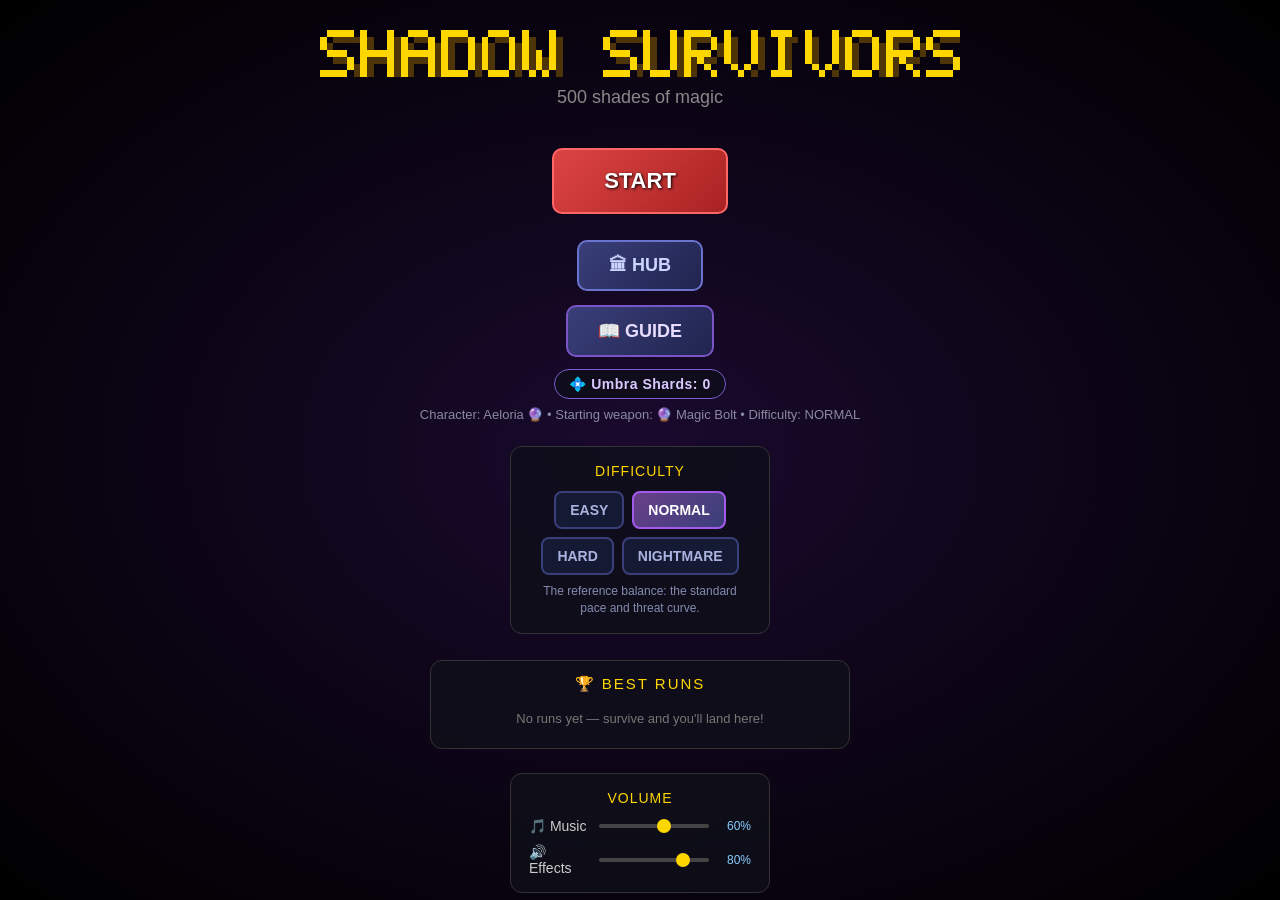
==== commit 44c986ae: "Lower default sim rate to 60Hz, drop dev menu from public build" ====
--- a/index.html
+++ b/index.html
@@ -295,40 +295,6 @@
 }
 #pause-btn:hover { border-color: #fff; background: rgba(0,0,0,0.6); }
 #fps { color: #888; font-size: 12px; text-shadow: 1px 1px 3px #000; flex-shrink: 0; }
-/* --- Dev panel --- */
-#dev-btn {
-  position: fixed; left: 10px; bottom: 10px; z-index: 30;
-  width: 36px; height: 36px; border-radius: 8px; border: 1px solid #0cc;
-  background: rgba(0,0,0,0.6); color: #0cc; font-size: 13px; font-weight: bold;
-  cursor: pointer; pointer-events: all;
-}
-#dev-btn:hover { background: rgba(0,180,180,0.15); }
-#dev-panel {
-  position: fixed; left: 10px; bottom: 54px; z-index: 400;
-  width: 320px; max-height: 72vh; overflow-y: auto;
-  background: rgba(8,10,18,0.95); border: 1px solid #0cc;
-  border-radius: 10px; padding: 10px 12px; display: none; color: #ccc;
-  font-family: monospace; font-size: 12px; pointer-events: all;
-}
-#dev-panel.open { display: block; }
-.dev-header { display:flex; justify-content:space-between; align-items:center; margin-bottom:8px; }
-.dev-header span { color: #0cc; font-weight: bold; font-size: 14px; letter-spacing: 1px; }
-#dev-close { background:none; border:none; color:#888; font-size:18px; cursor:pointer; padding:0 4px; }
-#dev-close:hover { color:#fff; }
-.dev-section { color: #0cc; font-weight: bold; font-size: 12px; margin: 8px 0 4px; border-bottom: 1px solid #0cc3; padding-bottom: 3px; }
-.dev-row { display:flex; align-items:center; gap: 6px; margin: 3px 0; }
-.dev-row label { width: 100px; flex-shrink: 0; color: #aaa; overflow:hidden; text-overflow:ellipsis; white-space:nowrap; }
-.dev-row input[type=range] { flex: 1; min-width: 0; height: 3px; -webkit-appearance: none; appearance: none; background: #333; border-radius: 2px; outline: none; cursor: pointer; }
-.dev-row input[type=range]::-webkit-slider-thumb { -webkit-appearance: none; width: 10px; height: 10px; background: #0cc; border-radius: 50%; }
-.dev-row input[type=range]::-moz-range-thumb { width: 10px; height: 10px; background: #0cc; border: none; border-radius: 50%; }
-.dev-val { width: 40px; text-align: right; color: #0ff; flex-shrink: 0; }
-.dev-check label { display:flex; align-items:center; gap:5px; cursor:pointer; }
-.dev-actions { display: flex; flex-wrap: wrap; gap: 4px; margin-top: 8px; }
-.dev-actions button {
-  font-size: 11px; padding: 4px 8px; background: rgba(0,180,180,0.12);
-  border: 1px solid #0cc6; border-radius: 5px; color: #0cc; cursor: pointer;
-}
-.dev-actions button:hover { background: rgba(0,180,180,0.3); }
 canvas { touch-action: none; -webkit-touch-callout: none; -webkit-user-select: none; }
 body { overscroll-behavior: none; position: fixed; width: 100%; height: 100%; }
 
@@ -517,8 +483,6 @@
   #guide-view .hub-card.full { max-width: 100%; }
   #guide-close { padding: 11px 26px; font-size: 15px; }
   #pause-panel { flex-direction: column; gap: 12px; max-height: 40vh; }
-  #dev-panel { width: calc(100vw - 20px); left: 10px; }
-  #dev-btn { width: 32px; height: 32px; }
   #pause-btn { width: 42px; height: 42px; bottom: 150px; font-size: 17px; }
 }
 
@@ -542,8 +506,6 @@
   .weapon-icon { width: 40px; height: 40px; font-size: 13px; flex-shrink: 0; }
   .weapon-level { width: 13px; height: 13px; font-size: 7px; }
   #pause-btn { width: 38px; height: 38px; bottom: 12px; right: 12px; font-size: 16px; }
-  #dev-btn { width: 30px; height: 30px; bottom: 8px; left: 8px; }
-  #dev-panel { bottom: 44px; max-height: 60vh; }
   #pause-panel { flex-direction: column; flex-wrap: wrap; max-height: 50vh; }
   #levelup-title { font-size: 22px; }
   #levelup-subtitle { font-size: 12px; margin-bottom: 10px; }
@@ -680,14 +642,6 @@
 </div>
 
 <button id="pause-btn" title="Pause (P)">II</button>
-
-<button id="dev-btn" title="Dev Menu (F2)">⚙</button>
-<div id="dev-panel">
-  <div class="dev-header"><span>DEV MENU</span><button id="dev-close">×</button></div>
-  <div id="dev-fields"></div>
-  <div class="dev-section">ACTIONS</div>
-  <div class="dev-actions" id="dev-actions"></div>
-</div>
 
 <div id="hub-screen">
   <div id="hub-title">CENTRAL HUB</div>
@@ -797,11 +751,7 @@
 <script src="js/19-guide.js"></script>
 <!-- Main loop, input, startup -->
 <script src="js/14-main.js"></script>
-<!-- Dev menu & FPS (builds panel on load) -->
-<script src="js/16-dev.js"></script>
-<!-- Speed logger (F3 / dev menu) -->
-<script src="js/20-speedlog.js"></script>
-<!-- Run log (auto-saves balance telemetry at game over) -->
-<script src="js/22-runlog.js"></script>
+<!-- Run log disabled in the public build: open index-runlog.html for telemetry. -->
+<!-- <script src="js/22-runlog.js"></script> -->
 </body>
 </html>
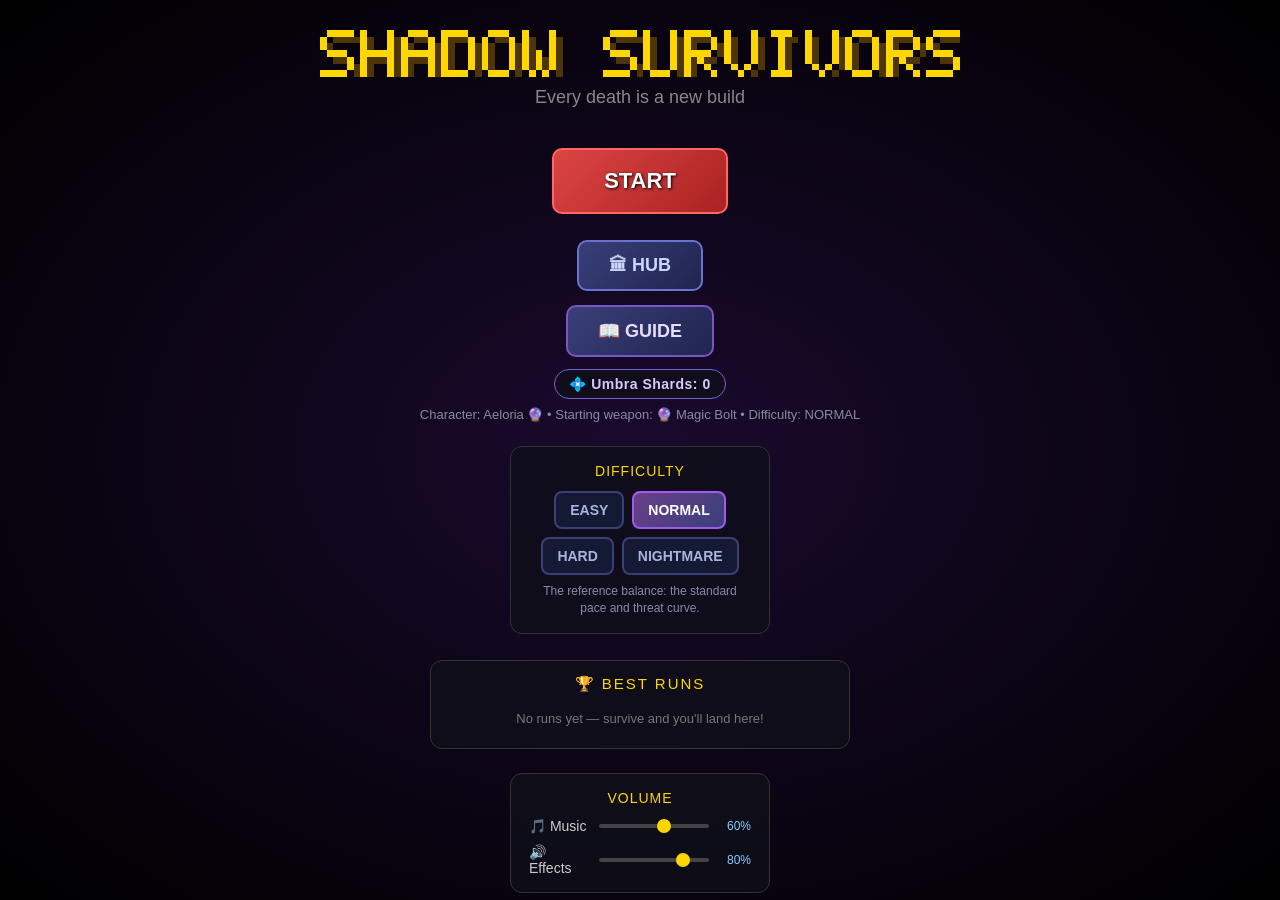
==== commit ad8d3ece: "Restore dev menu in index, keep run log out - re-add the F2 dev panel (CSS, markup, js/16-dev.js, js" ====
--- a/index.html
+++ b/index.html
@@ -295,6 +295,40 @@
 }
 #pause-btn:hover { border-color: #fff; background: rgba(0,0,0,0.6); }
 #fps { color: #888; font-size: 12px; text-shadow: 1px 1px 3px #000; flex-shrink: 0; }
+/* --- Dev panel --- */
+#dev-btn {
+  position: fixed; left: 10px; bottom: 10px; z-index: 30;
+  width: 36px; height: 36px; border-radius: 8px; border: 1px solid #0cc;
+  background: rgba(0,0,0,0.6); color: #0cc; font-size: 13px; font-weight: bold;
+  cursor: pointer; pointer-events: all;
+}
+#dev-btn:hover { background: rgba(0,180,180,0.15); }
+#dev-panel {
+  position: fixed; left: 10px; bottom: 54px; z-index: 400;
+  width: 320px; max-height: 72vh; overflow-y: auto;
+  background: rgba(8,10,18,0.95); border: 1px solid #0cc;
+  border-radius: 10px; padding: 10px 12px; display: none; color: #ccc;
+  font-family: monospace; font-size: 12px; pointer-events: all;
+}
+#dev-panel.open { display: block; }
+.dev-header { display:flex; justify-content:space-between; align-items:center; margin-bottom:8px; }
+.dev-header span { color: #0cc; font-weight: bold; font-size: 14px; letter-spacing: 1px; }
+#dev-close { background:none; border:none; color:#888; font-size:18px; cursor:pointer; padding:0 4px; }
+#dev-close:hover { color:#fff; }
+.dev-section { color: #0cc; font-weight: bold; font-size: 12px; margin: 8px 0 4px; border-bottom: 1px solid #0cc3; padding-bottom: 3px; }
+.dev-row { display:flex; align-items:center; gap: 6px; margin: 3px 0; }
+.dev-row label { width: 100px; flex-shrink: 0; color: #aaa; overflow:hidden; text-overflow:ellipsis; white-space:nowrap; }
+.dev-row input[type=range] { flex: 1; min-width: 0; height: 3px; -webkit-appearance: none; appearance: none; background: #333; border-radius: 2px; outline: none; cursor: pointer; }
+.dev-row input[type=range]::-webkit-slider-thumb { -webkit-appearance: none; width: 10px; height: 10px; background: #0cc; border-radius: 50%; }
+.dev-row input[type=range]::-moz-range-thumb { width: 10px; height: 10px; background: #0cc; border: none; border-radius: 50%; }
+.dev-val { width: 40px; text-align: right; color: #0ff; flex-shrink: 0; }
+.dev-check label { display:flex; align-items:center; gap:5px; cursor:pointer; }
+.dev-actions { display: flex; flex-wrap: wrap; gap: 4px; margin-top: 8px; }
+.dev-actions button {
+  font-size: 11px; padding: 4px 8px; background: rgba(0,180,180,0.12);
+  border: 1px solid #0cc6; border-radius: 5px; color: #0cc; cursor: pointer;
+}
+.dev-actions button:hover { background: rgba(0,180,180,0.3); }
 canvas { touch-action: none; -webkit-touch-callout: none; -webkit-user-select: none; }
 body { overscroll-behavior: none; position: fixed; width: 100%; height: 100%; }
 
@@ -483,6 +517,8 @@
   #guide-view .hub-card.full { max-width: 100%; }
   #guide-close { padding: 11px 26px; font-size: 15px; }
   #pause-panel { flex-direction: column; gap: 12px; max-height: 40vh; }
+  #dev-panel { width: calc(100vw - 20px); left: 10px; }
+  #dev-btn { width: 32px; height: 32px; }
   #pause-btn { width: 42px; height: 42px; bottom: 150px; font-size: 17px; }
 }
 
@@ -506,6 +542,8 @@
   .weapon-icon { width: 40px; height: 40px; font-size: 13px; flex-shrink: 0; }
   .weapon-level { width: 13px; height: 13px; font-size: 7px; }
   #pause-btn { width: 38px; height: 38px; bottom: 12px; right: 12px; font-size: 16px; }
+  #dev-btn { width: 30px; height: 30px; bottom: 8px; left: 8px; }
+  #dev-panel { bottom: 44px; max-height: 60vh; }
   #pause-panel { flex-direction: column; flex-wrap: wrap; max-height: 50vh; }
   #levelup-title { font-size: 22px; }
   #levelup-subtitle { font-size: 12px; margin-bottom: 10px; }
@@ -642,6 +680,14 @@
 </div>
 
 <button id="pause-btn" title="Pause (P)">II</button>
+
+<button id="dev-btn" title="Dev Menu (F2)">⚙</button>
+<div id="dev-panel">
+  <div class="dev-header"><span>DEV MENU</span><button id="dev-close">×</button></div>
+  <div id="dev-fields"></div>
+  <div class="dev-section">ACTIONS</div>
+  <div class="dev-actions" id="dev-actions"></div>
+</div>
 
 <div id="hub-screen">
   <div id="hub-title">CENTRAL HUB</div>
@@ -751,7 +797,12 @@
 <script src="js/19-guide.js"></script>
 <!-- Main loop, input, startup -->
 <script src="js/14-main.js"></script>
-<!-- Run log disabled in the public build: open index-runlog.html for telemetry. -->
+<!-- Dev menu & FPS (builds panel on load) -->
+<script src="js/16-dev.js"></script>
+<!-- Speed logger (F3 / dev menu; saves only when the capture is stopped) -->
+<script src="js/20-speedlog.js"></script>
+<!-- Run log disabled: it auto-downloads a telemetry JSON at game over.
+     Open index-runlog.html for the telemetry build. -->
 <!-- <script src="js/22-runlog.js"></script> -->
 </body>
 </html>
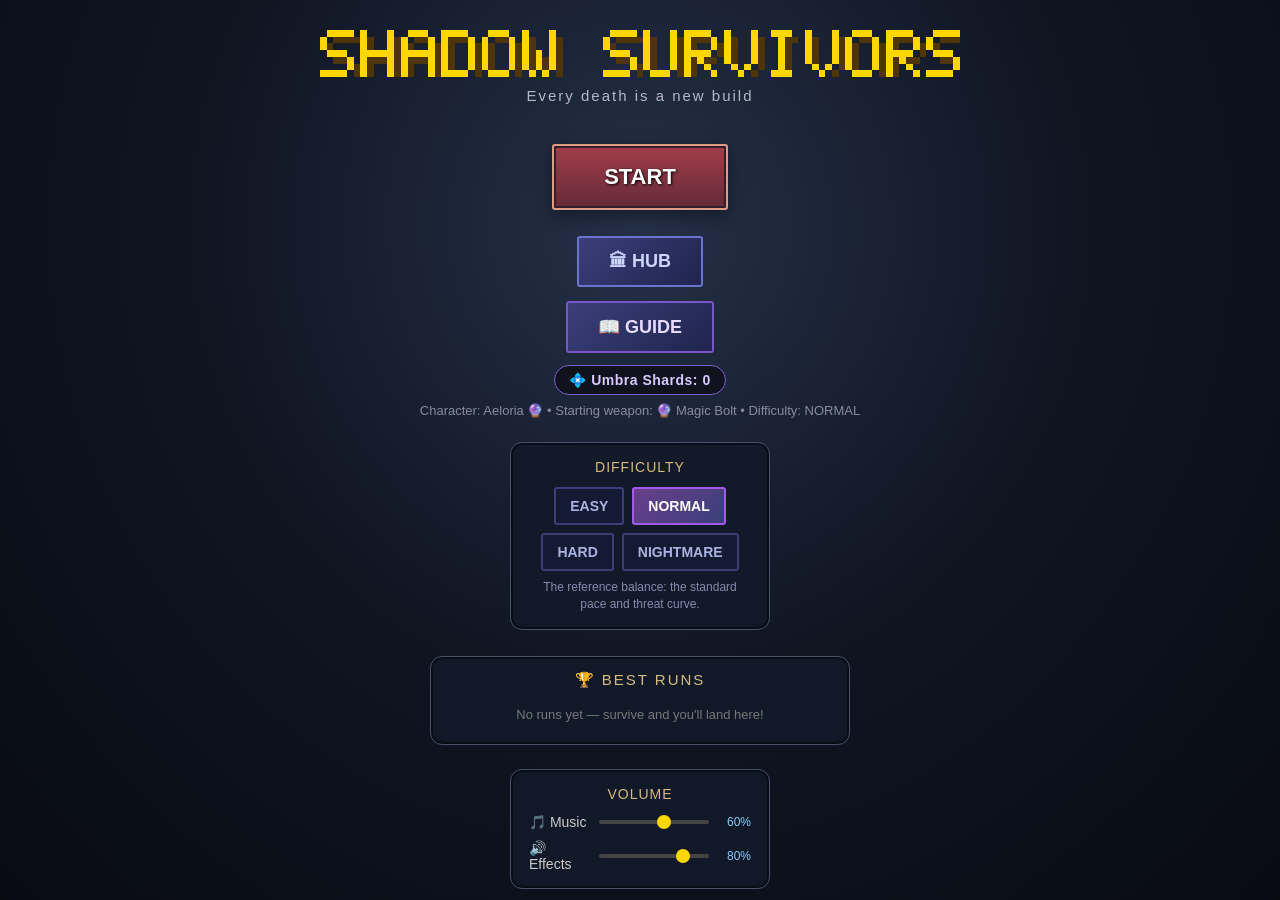
==== commit 31182757: "Improve Shadow Survivors visuals, living shadows and mobile grass trails" ====
--- a/index.html
+++ b/index.html
@@ -575,6 +575,7 @@
   #guide-actions { margin-top: 12px; }
 }
 </style>
+<link rel="stylesheet" href="css/polish.css">
 </head>
 <body>
 <canvas id="game"></canvas>
@@ -604,6 +605,7 @@
     </div>
   </div>
   <div id="weapon-icons"></div>
+  <div id="exploration-objective" aria-live="off"></div>
 </div>
 
 <div id="levelup-screen">
@@ -796,6 +798,8 @@
 <!-- Guide screen -->
 <script src="js/19-guide.js"></script>
 <!-- Main loop, input, startup -->
+<script src="js/25-polish.js"></script>
+<script src="js/26-living-shadows.js"></script>
 <script src="js/14-main.js"></script>
 <!-- Dev menu & FPS (builds panel on load) -->
 <script src="js/16-dev.js"></script>
@@ -805,4 +809,4 @@
      Open index-runlog.html for the telemetry build. -->
 <!-- <script src="js/22-runlog.js"></script> -->
 </body>
-</html>+</html>
--- a/css/polish.css
+++ b/css/polish.css
@@ -0,0 +1,36 @@
+:root { --gold: #d7bb80; --ink: #111724; --edge: #485168; }
+body { font-family: 'Segoe UI', sans-serif; background: var(--ink); }
+canvas { image-rendering: pixelated; }
+button, .choice-card, .hub-card { border-radius: 3px !important; }
+button:focus-visible, input:focus-visible, .choice-card:focus-visible { outline: 3px solid #ffe0a0; outline-offset: 4px; }
+#start-screen, #loading-screen { background: radial-gradient(ellipse at 50% 25%, #253148 0%, #101522 48%, #080b12 100%); }
+#start-subtitle { color: #b5b8c7; letter-spacing: 2px; font-size: 15px; }
+#start-btn, #hub-play { background: linear-gradient(#a33d4a, #642a38); border-color: #de9c82; box-shadow: inset 0 0 0 2px #351e2b, 0 6px 18px #0006; }
+.settings-box, #best-runs, #pause-panel, .hub-card { background: #121a29eb; border: 1px solid var(--edge); box-shadow: inset 0 0 0 2px #080d17; }
+.settings-title, .br-title, #hub-title, #guide-title, .pause-col h3 { color: var(--gold); }
+.choice-card { background: linear-gradient(145deg, #253149, #121a29); text-align: left; padding: 22px 18px; }
+.choice-desc { color: #c0c7d8; font-size: 13px; line-height: 1.55; }
+.choice-card:hover, .choice-card.selected { transform: translateY(-4px); }
+.choice-name { font-size: 18px; }
+.choice-icon { text-align: center; margin: 10px 0 18px; }
+#ui-overlay { width: min(700px, 100%); padding: 12px 16px; gap: 6px; background: linear-gradient(110deg, #0a101aee, #0a101a99 75%, transparent); border-bottom: 1px solid #d7bb8030; }
+#timer { color: #f1dfbb; font-variant-numeric: tabular-nums; }
+#kills, #biome-label { color: #bdc5d7; }
+.bar-container { height: 14px; border-radius: 2px; border: 1px solid #6b5761; background: #0b101b; }
+.bar-fill { border-radius: 0; }
+#hp-bar { background: linear-gradient(90deg, #9d354d, #dd7274); }
+#xp-bar { background: linear-gradient(90deg, #426788, #8bc7d0); }
+#xp-bar-bg { border-color: #4e7185; }
+#weapon-icons { flex-wrap: wrap; }
+.weapon-icon { width: 46px; height: 46px; border: 1px solid #60687e; background: #121a29; box-shadow: inset 0 0 0 2px #080d17; }
+.weapon-icon.evolved { border-color: var(--gold); box-shadow: inset 0 0 0 2px #3c3024; }
+.weapon-icon.evolved::after { content: '◆'; position: absolute; top: -5px; right: -4px; font-size: 11px; color: #ffe0a0; }
+.weapon-level { background: #26364b; border-color: #a5b2c7; }
+#fps { display: none; }
+#dev-btn { display: block; }
+body.show-diagnostics #fps, body.show-diagnostics #dev-btn { display: block; }
+#exploration-objective { max-width: min(660px, 94vw); color: #ead4a7; font-size: 11px; line-height: 1.5; letter-spacing: .4px; padding-top: 4px; text-shadow: 0 1px 3px #000; }
+#pause-screen, #levelup-screen, #game-over-screen { background: #070c16e8; }
+@media (max-width: 700px) { #ui-overlay { padding: calc(6px + env(safe-area-inset-top)) 9px 6px; } .weapon-icon { width: 36px; height: 36px; } #exploration-objective { font-size: 10px; } }
+@media (orientation: landscape) and (max-height: 600px) { #ui-overlay { width: min(520px, 80vw); padding-top: calc(4px + env(safe-area-inset-top)); } .bar-container { height: 12px; } #exploration-objective { font-size: 9px; } }
+@media (prefers-reduced-motion: reduce) { *, *::before, *::after { animation: none !important; transition: none !important; } }
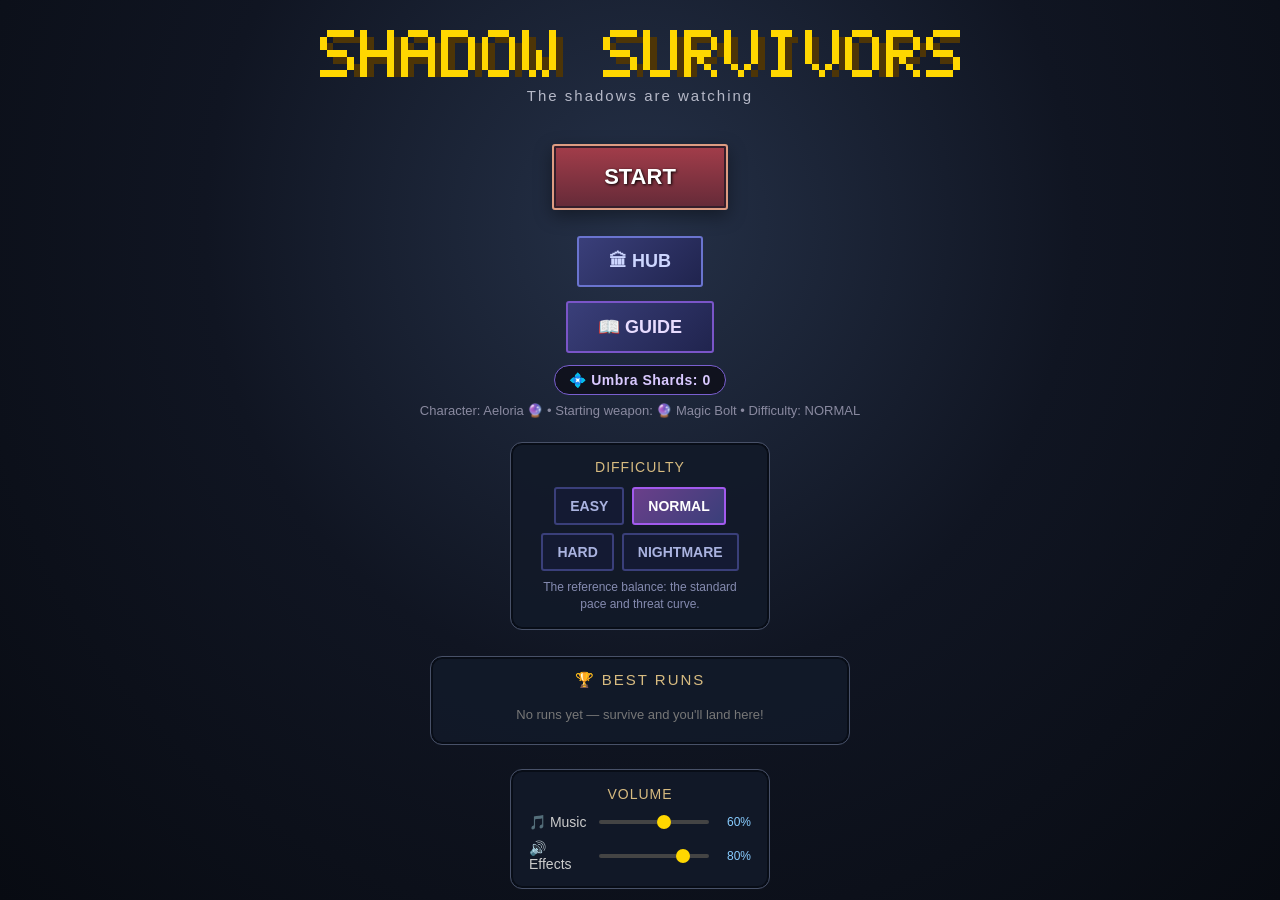
==== commit d2ca968e: "Compose cinematic biome soundtrack, simplify compass and add save reset" ====
--- a/index.html
+++ b/index.html
@@ -735,6 +735,7 @@
     </div>
   </div>
   <div id="start-controls">WASD / Arrow Keys to move<br>Touch &amp; drag on mobile to move<br>Weapons fire automatically<br>P or Esc to pause &bull; M to mute sound</div>
+  <button id="reset-save-btn" type="button">AZZERA STATISTICHE E CANCELLA SALVATAGGIO</button>
 </div>
 
 <div id="loading-screen">
--- a/css/polish.css
+++ b/css/polish.css
@@ -1,4 +1,6 @@
 :root { --gold: #d7bb80; --ink: #111724; --edge: #485168; }
+#reset-save-btn { margin-top: 28px; padding: 12px 18px; min-height: 44px; border: 1px solid #ad5964; background: #331c28; color: #f0b0b7; font: inherit; font-size: 13px; cursor: pointer; flex-shrink: 0; }
+#reset-save-btn:hover { background: #522631; }
 body { font-family: 'Segoe UI', sans-serif; background: var(--ink); }
 canvas { image-rendering: pixelated; }
 button, .choice-card, .hub-card { border-radius: 3px !important; }
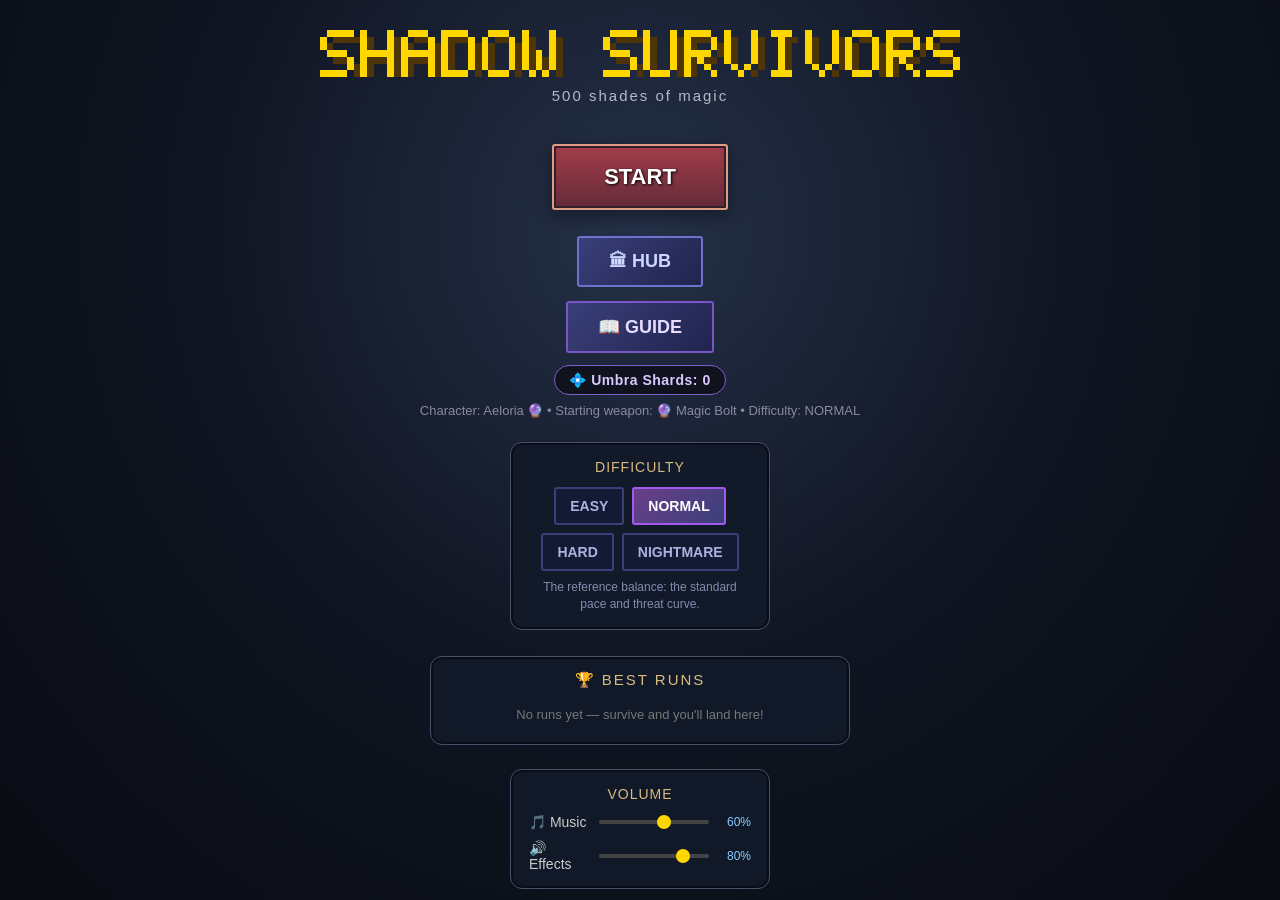
==== commit 12b16d8c: "Add files via upload" ====
--- a/index.html
+++ b/index.html
@@ -1,813 +1,814 @@
-<!DOCTYPE html>
-<html lang="it">
-<head>
-<meta charset="UTF-8">
-<meta name="viewport" content="width=device-width, initial-scale=1.0, maximum-scale=1.0, user-scalable=no, viewport-fit=cover">
-<title>Shadow Survivors - Roguelike</title>
-<style>
-* { margin: 0; padding: 0; box-sizing: border-box; }
-body { background: #000; overflow: hidden; font-family: 'Segoe UI', Arial, sans-serif; user-select: none; }
-canvas { display: block; touch-action: none; }
-
-#ui-overlay {
-  position: fixed; top: 0; left: 0; width: 100%; pointer-events: none; z-index: 10;
-  padding: calc(10px + env(safe-area-inset-top)) calc(15px + env(safe-area-inset-right)) 10px calc(15px + env(safe-area-inset-left)); display: flex; flex-direction: column; gap: 6px;
-  box-sizing: border-box;
-}
-#top-bar { display: flex; justify-content: space-between; align-items: center; }
-#timer { color: #fff; font-size: 22px; font-weight: bold; text-shadow: 2px 2px 4px #000; }
-#kills { color: #ccc; font-size: 16px; text-shadow: 1px 1px 3px #000; }
-#biome-label { color: #9fd8ff; font-size: 13px; text-shadow: 1px 1px 3px #000; flex-shrink: 0; text-transform: uppercase; letter-spacing: 1px; }
-#level-display { color: #ffd700; font-size: 16px; font-weight: bold; text-shadow: 1px 1px 3px #000; }
-.bar-container {
-  width: 280px; height: 18px; background: #333; border-radius: 9px; overflow: hidden;
-  border: 2px solid #555; position: relative;
-}
-.bar-fill { height: 100%; border-radius: 7px; transition: width 0.15s; }
-#hp-bar-bg { border-color: #a00; }
-#hp-bar { background: linear-gradient(90deg, #f44, #d22); }
-#xp-bar-bg { border-color: #55a; width: 360px; }
-#xp-bar { background: linear-gradient(90deg, #44f, #88f); }
-.bar-text {
-  position: absolute; top: 50%; left: 50%; transform: translate(-50%, -50%);
-  color: #fff; font-size: 11px; font-weight: bold; text-shadow: 1px 1px 2px #000;
-  white-space: nowrap;
-}
-#weapon-icons { display: flex; gap: 5px; margin-top: 4px; }
-.weapon-icon {
-  width: 60px; height: 60px; background: #222; border: 2px solid #666;
-  border-radius: 6px; display: flex; align-items: center; justify-content: center;
-  font-size: 18px; color: #fff; position: relative;
-}
-.weapon-level {
-  position: absolute; bottom: -4px; right: -4px; background: #d44;
-  color: #fff; font-size: 9px; font-weight: bold; border-radius: 50%;
-  width: 16px; height: 16px; display: flex; align-items: center;
-  justify-content: center; border: 1px solid #fff;
-}
-#levelup-screen {
-  position: fixed; top: 0; left: 0; width: 100%; height: 100%;
-  background: rgba(0,0,0,0.85); display: none; flex-direction: column;
-  align-items: center; justify-content: center; z-index: 100; pointer-events: all;
-}
-#levelup-title { color: #ffd700; font-size: 36px; font-weight: bold; margin-bottom: 10px; text-shadow: 2px 2px 6px #000; }
-#levelup-subtitle { color: #aaa; font-size: 16px; margin-bottom: 30px; }
-#auto-lvl-row { margin-top: -18px; margin-bottom: 10px; }
-#auto-lvl-toggle {
-  display: inline-flex; align-items: center; gap: 8px; cursor: pointer; pointer-events: all;
-  color: #b9c2ff; font-size: 14px; font-weight: bold;
-  padding: 8px 16px; background: rgba(20,22,44,0.9); border: 1px solid #3a4077;
-  border-radius: 8px; transition: all 0.2s;
-}
-#auto-lvl-toggle:hover { border-color: #97a3ff; }
-#auto-lvl-toggle.checked { border-color: #ffd700; color: #ffd700; }
-#auto-lvl-toggle input { transform: scale(1.25); accent-color: #ffd700; cursor: pointer; }
-.pause-toggle { display: inline-flex; align-items: center; gap: 8px; cursor: pointer; pointer-events: all; }
-.pause-toggle input { transform: scale(1.3); accent-color: #ffd700; cursor: pointer; }
-.toggle-pill {
-  font-size: 11px; font-weight: bold; letter-spacing: 1px; color: #8a93b8;
-  border: 1px solid #3a4077; padding: 2px 8px; border-radius: 6px; transition: all 0.2s;
-}
-.pause-toggle.checked .toggle-pill { color: #ffd700; border-color: #ffd700; }
-#choices { display: flex; gap: 20px; flex-wrap: wrap; justify-content: center; }
-.choice-card {
-  width: 220px; padding: 20px; background: linear-gradient(135deg, #1a1a2e, #16213e);
-  border: 2px solid #444; border-radius: 12px; cursor: pointer; text-align: center;
-  transition: all 0.2s; pointer-events: all; position: relative;
-}
-.choice-card:hover { filter: brightness(1.18); transform: scale(1.05); box-shadow: 0 0 20px rgba(255,215,0,0.25); }
-.choice-card.selected { filter: brightness(1.32); transform: scale(1.07); box-shadow: 0 0 28px rgba(255,215,0,0.5); }
-.choice-weapon { border-color: #b3403a; }
-.choice-passive { border-color: #3a5fb3; }
-/* --- Rarity tints (override the plain borders above) --- */
-.choice-card.rarity-common {
-  border-color: #9aa0b6;
-  box-shadow: inset 0 -34px 44px -34px rgba(154,160,182,0.18);
-}
-.choice-card.rarity-rare {
-  border-color: #43a6f5;
-  box-shadow: 0 0 12px rgba(67,166,245,0.25), inset 0 -34px 44px -30px rgba(67,166,245,0.30);
-}
-.choice-card.rarity-epic {
-  border-color: #c25bff;
-  box-shadow: 0 0 14px rgba(194,91,255,0.35), inset 0 -34px 44px -28px rgba(194,91,255,0.35);
-}
-.choice-card.rarity-legendary {
-  border: 3px solid transparent;
-  background:
-    linear-gradient(#161126, #161126) padding-box,
-    linear-gradient(135deg, #8a6a00, #ffd24d, #fff6d0, #b8860b, #ffd24d) border-box;
-  background-size: 100% 100%, 300% 300%;
-  box-shadow: 0 0 18px rgba(255,210,77,0.4), inset 0 -34px 44px -28px rgba(255,210,77,0.22);
-  animation: rarityShine 3s linear infinite;
-}
-@keyframes rarityShine {
-  0%   { background-position: 0 0, 0% 50%; }
-  100% { background-position: 0 0, 300% 50%; }
-}
-.choice-badge {
-  position: absolute; top: -10px; right: 10px; padding: 2px 9px;
-  font-size: 10px; font-weight: bold; letter-spacing: 1px; border-radius: 5px;
-  color: #fff; border: 1px solid rgba(255,255,255,0.25);
-}
-.choice-icon { font-size: 40px; margin-bottom: 10px; }
-.choice-name { color: #fff; font-size: 16px; font-weight: bold; margin-bottom: 4px; }
-.choice-tier { font-size: 10px; font-weight: bold; letter-spacing: 2px; margin: 0 0 6px; text-shadow: 0 0 8px currentColor; }
-.choice-desc { color: #aaa; font-size: 12px; line-height: 1.4; }
-.choice-level { color: #ffd700; font-size: 11px; margin-top: 8px; }
-#rarity-legend {
-  display: flex; gap: 14px; justify-content: center; flex-wrap: wrap;
-  margin: -6px 0 22px; font-size: 11px; font-weight: bold; letter-spacing: 1px;
-}
-#rarity-legend .rl-item { text-shadow: 0 0 6px currentColor; }
-#game-over-screen {
-  position: fixed; top: 0; left: 0; width: 100%; height: 100%;
-  background: rgba(0,0,0,0.9); display: none; flex-direction: column;
-  align-items: center; justify-content: center; z-index: 200; pointer-events: all;
-}
-#gameover-title { color: #f44; font-size: 48px; font-weight: bold; margin-bottom: 20px; text-shadow: 2px 2px 8px #000; }
-#gameover-stats { color: #ccc; font-size: 20px; line-height: 2; margin-bottom: 30px; text-align: center; }
-#restart-btn {
-  padding: 15px 40px; background: #d44; color: #fff; border: none; border-radius: 8px;
-  font-size: 20px; font-weight: bold; cursor: pointer; pointer-events: all; transition: all 0.2s;
-}
-#restart-btn:hover { background: #f55; transform: scale(1.05); }
-#start-screen {
-  position: fixed; top: 0; left: 0; width: 100%; height: 100%;
-  background: radial-gradient(ellipse at center, #1a0a2e, #000);
-  display: flex; flex-direction: column; align-items: center; justify-content: flex-start;
-  overflow-y: auto; padding-top: 30px; padding-bottom: 30px; z-index: 300; pointer-events: all;
-}
-/* Auto margins keep the column centered when it fits and fully scrollable
-   (top to bottom) when it overflows, instead of clipping the title. */
-#start-screen > :first-child { margin-top: auto; }
-#start-screen > :last-child { margin-bottom: auto; }
-#start-title { margin-bottom: 10px; }
-.pix-title {
-  display: block; margin: 0 auto; width: min(92vw, 640px); height: auto;
-  image-rendering: pixelated;
-  animation: pixBannerFloat 3.2s ease-in-out infinite;
-}
-@keyframes pixBannerFloat {
-  0%, 100% { transform: translateY(0); filter: drop-shadow(0 0 10px rgba(255,215,0,0.25)); }
-  50%      { transform: translateY(-6px); filter: drop-shadow(0 0 22px rgba(255,215,0,0.65)); }
-}
-#start-subtitle { color: #888; font-size: 18px; margin-bottom: 40px; }
-#start-btn {
-  padding: 18px 50px; background: linear-gradient(135deg, #d44, #a22); color: #fff;
-  border: 2px solid #f66; border-radius: 10px; font-size: 22px; font-weight: bold;
-  cursor: pointer; pointer-events: all; transition: all 0.2s; text-shadow: 1px 1px 3px #000;
-}
-#start-btn:hover { transform: scale(1.08); box-shadow: 0 0 30px rgba(255,50,50,0.4); }
-/* --- Pre-run loading overlay (terrain pre-bake) --- */
-#loading-screen {
-  position: fixed; top: 0; left: 0; width: 100%; height: 100%;
-  background: radial-gradient(ellipse at center, #1a0a2e, #000);
-  display: none; flex-direction: column; align-items: center; justify-content: center;
-  z-index: 900; pointer-events: all;
-}
-#loading-wrap { width: min(420px, 84vw); text-align: center; }
-#loading-title { color: #f6e; font-size: 22px; font-weight: bold; letter-spacing: 3px; margin-bottom: 16px; text-shadow: 0 0 12px rgba(255,102,238,0.5); }
-#loading-bar { height: 18px; border: 2px solid #f66; border-radius: 9px; overflow: hidden; background: #180a2a; box-shadow: inset 0 0 8px #000; }
-#loading-fill { height: 100%; width: 0%; background: linear-gradient(90deg, #f66, #fa6, #ffd); transition: width 0.15s linear; }
-#loading-pct { color: #aaa; font-size: 14px; margin-top: 10px; letter-spacing: 1px; }
-/* --- Best runs leaderboard --- */
-#best-runs {
-  width: min(420px, 88vw); margin-top: 26px; padding: 14px 16px;
-  background: rgba(15,15,25,0.85); border: 1px solid #333; border-radius: 12px;
-  text-align: left;
-}
-.br-title { color: #ffd700; font-size: 15px; letter-spacing: 2px; text-align: center; margin-bottom: 10px; }
-.br-empty { color: #777; font-size: 13px; text-align: center; padding: 8px 0; }
-.br-row {
-  display: flex; align-items: center; gap: 10px;
-  padding: 6px 8px; border-radius: 8px;
-}
-.br-row:nth-child(odd):not(.br-top) { background: rgba(255,255,255,0.04); }
-.br-top { background: rgba(255,215,0,0.10); border: 1px solid rgba(255,215,0,0.35); }
-.br-rank { width: 28px; text-align: center; font-size: 17px; flex-shrink: 0; color: #fff; font-weight: bold; }
-.br-info { flex: 1; min-width: 0; }
-.br-time { display: block; color: #fff; font-size: 15px; font-weight: bold; }
-.br-sub { display: block; color: #888; font-size: 11px; }
-.br-score { color: #8cf; font-weight: bold; font-size: 16px; flex-shrink: 0; }
-#start-controls { color: #666; font-size: 14px; margin-top: 30px; line-height: 1.8; text-align: center; }
-/* --- Volume settings panel (shared by start & pause screens) --- */
-.settings-box {
-  width: 260px; margin-top: 24px; padding: 16px 18px;
-  background: rgba(15,15,25,0.85); border: 1px solid #333; border-radius: 12px;
-  text-align: left;
-}
-.settings-title { color: #ffd700; font-size: 14px; letter-spacing: 1px; margin-bottom: 12px; text-align: center; }
-/* --- Difficulty selector --- */
-#difficulty-select { text-align: center; }
-#diff-row { display: flex; gap: 8px; justify-content: center; flex-wrap: wrap; }
-.diff-btn {
-  padding: 9px 14px; border-radius: 8px; border: 2px solid #3a3f7a;
-  background: #141a33; color: #aab3e0; font-size: 14px; font-weight: bold;
-  cursor: pointer; transition: background .15s, border-color .15s, color .15s, transform .15s;
-}
-.diff-btn:hover { border-color: #6a74cf; transform: scale(1.05); }
-.diff-btn.active {
-  background: linear-gradient(135deg, #6a3f8a, #3a3f7a); border-color: #a25aed; color: #fff;
-}
-#diff-desc {
-  color: #858bb0; font-size: 12px; line-height: 1.4; margin-top: 8px;
-  min-height: 32px; max-width: 420px; margin-left: auto; margin-right: auto;
-}
-.settings-row { display: flex; align-items: center; gap: 10px; margin-bottom: 10px; }
-.settings-row:last-child { margin-bottom: 0; }
-.settings-label { color: #ccc; font-size: 14px; width: 60px; flex-shrink: 0; }
-input[type="range"].vol-slider {
-  flex: 1; min-width: 0; height: 4px; -webkit-appearance: none; appearance: none;
-  background: #444; border-radius: 2px; outline: none; cursor: pointer;
-}
-input[type="range"].vol-slider::-webkit-slider-thumb {
-  -webkit-appearance: none; appearance: none; width: 14px; height: 14px;
-  background: #ffd700; border-radius: 50%; border: none; cursor: pointer;
-}
-input[type="range"].vol-slider::-moz-range-thumb {
-  width: 14px; height: 14px; background: #ffd700; border: none; border-radius: 50%; cursor: pointer;
-}
-.vol-value { color: #8cf; font-size: 12px; width: 32px; text-align: right; flex-shrink: 0; }
-#pause-screen {
-  position: fixed; top: 0; left: 0; width: 100%; height: 100%;
-  background: rgba(0,0,0,0.75); display: none; flex-direction: column;
-  align-items: center; justify-content: center; z-index: 150; pointer-events: all;
-}
-#pause-title { color: #fff; font-size: 44px; font-weight: bold; margin-bottom: 10px; text-shadow: 2px 2px 6px #000; }
-#pause-subtitle { color: #888; font-size: 16px; margin-bottom: 24px; }
-#pause-panel {
-  display: flex; gap: 24px; width: min(800px, 94vw); max-height: 55vh;
-  margin-bottom: 28px; padding: 16px 20px; justify-content: center;
-  background: rgba(15,15,25,0.85); border: 1px solid #333; border-radius: 12px;
-  overflow-y: auto;
-}
-.pause-col { flex: 1; min-width: 0; font-size: 14px; color: #ccc; }
-.pause-col h3 {
-  color: #ffd700; font-size: 15px; letter-spacing: 1px; margin: 0 0 8px;
-  padding-bottom: 4px; border-bottom: 1px solid #444;
-}
-.pause-entry {
-  display: flex; justify-content: space-between; align-items: center;
-  padding: 5px 6px; border-radius: 6px; gap: 8px;
-}
-.pause-entry:nth-child(odd) { background: rgba(255,255,255,0.04); }
-.pause-entry .pe-name { overflow: hidden; text-overflow: ellipsis; white-space: nowrap; flex: 1; }
-.pause-entry .pe-value { color: #8cf; font-weight: bold; flex-shrink: 0; }
-#resume-btn {
-  padding: 15px 40px; background: #4caf50; color: #fff; border: 2px solid #8ff58b;
-  border-radius: 8px; font-size: 20px; font-weight: bold; cursor: pointer;
-  pointer-events: all; transition: all 0.2s;
-}
-#resume-btn:hover { transform: scale(1.05); box-shadow: 0 0 20px rgba(76,175,80,0.4); }
-#leave-hub-btn {
-  margin-top: 14px; padding: 13px 36px; background: linear-gradient(135deg,#3a3f7a,#20244e);
-  color: #cdd6ff; border: 2px solid #6a74cf; border-radius: 8px;
-  font-size: 17px; font-weight: bold; cursor: pointer; pointer-events: all; transition: all 0.2s;
-}
-#leave-hub-btn:hover { transform: scale(1.05); box-shadow: 0 0 20px rgba(100,120,255,0.4); }
-#leave-hub-btn.armed { background: linear-gradient(135deg,#b03030,#701818); color: #fff; border-color: #ff6a6a; }
-#warp-menu {
-  position: fixed; top: 0; left: 0; width: 100%; height: 100%;
-  background: rgba(10,6,20,0.82); display: none; flex-direction: column;
-  align-items: center; justify-content: center; z-index: 160; pointer-events: all;
-}
-#warp-title { color: #d9a7ff; font-size: 40px; font-weight: bold; margin-bottom: 8px; text-shadow: 2px 2px 10px #48159a; }
-#warp-hint { color: #9a9; font-size: 14px; margin-bottom: 24px; }
-#warp-list { display: flex; flex-direction: column; gap: 12px; min-width: min(320px, 80vw); }
-.warp-btn {
-  padding: 13px 20px; font-size: 17px; font-weight: bold; cursor: pointer; border-radius: 8px;
-  background: rgba(40,25,70,0.8); color: #cdb6ff; border: 2px solid #7a55c8; transition: all 0.2s;
-}
-.warp-btn:hover { transform: scale(1.05); box-shadow: 0 0 18px rgba(160,100,255,0.5); color: #e8dcff; }
-.warp-none { color: #887; font-size: 14px; text-align: center; padding: 18px; }
-#warp-cancel {
-  margin-top: 26px; padding: 12px 34px; background: rgba(30,30,45,0.8);
-  color: #ccc; border: 2px solid #555; border-radius: 8px; font-size: 15px;
-  font-weight: bold; cursor: pointer;
-}
-#warp-cancel:hover { color: #fff; border-color: #888; }
-#pause-btn {
-  position: fixed; right: 12px; bottom: 170px; z-index: 20;
-  width: 48px; height: 48px; border-radius: 50%; border: 2px solid rgba(255,255,255,0.4);
-  background: rgba(0,0,0,0.45); color: #fff; font-size: 20px; font-weight: bold;
-  cursor: pointer; pointer-events: all; display: none;
-}
-#pause-btn:hover { border-color: #fff; background: rgba(0,0,0,0.6); }
-#fps { color: #888; font-size: 12px; text-shadow: 1px 1px 3px #000; flex-shrink: 0; }
-/* --- Dev panel --- */
-#dev-btn {
-  position: fixed; left: 10px; bottom: 10px; z-index: 30;
-  width: 36px; height: 36px; border-radius: 8px; border: 1px solid #0cc;
-  background: rgba(0,0,0,0.6); color: #0cc; font-size: 13px; font-weight: bold;
-  cursor: pointer; pointer-events: all;
-}
-#dev-btn:hover { background: rgba(0,180,180,0.15); }
-#dev-panel {
-  position: fixed; left: 10px; bottom: 54px; z-index: 400;
-  width: 320px; max-height: 72vh; overflow-y: auto;
-  background: rgba(8,10,18,0.95); border: 1px solid #0cc;
-  border-radius: 10px; padding: 10px 12px; display: none; color: #ccc;
-  font-family: monospace; font-size: 12px; pointer-events: all;
-}
-#dev-panel.open { display: block; }
-.dev-header { display:flex; justify-content:space-between; align-items:center; margin-bottom:8px; }
-.dev-header span { color: #0cc; font-weight: bold; font-size: 14px; letter-spacing: 1px; }
-#dev-close { background:none; border:none; color:#888; font-size:18px; cursor:pointer; padding:0 4px; }
-#dev-close:hover { color:#fff; }
-.dev-section { color: #0cc; font-weight: bold; font-size: 12px; margin: 8px 0 4px; border-bottom: 1px solid #0cc3; padding-bottom: 3px; }
-.dev-row { display:flex; align-items:center; gap: 6px; margin: 3px 0; }
-.dev-row label { width: 100px; flex-shrink: 0; color: #aaa; overflow:hidden; text-overflow:ellipsis; white-space:nowrap; }
-.dev-row input[type=range] { flex: 1; min-width: 0; height: 3px; -webkit-appearance: none; appearance: none; background: #333; border-radius: 2px; outline: none; cursor: pointer; }
-.dev-row input[type=range]::-webkit-slider-thumb { -webkit-appearance: none; width: 10px; height: 10px; background: #0cc; border-radius: 50%; }
-.dev-row input[type=range]::-moz-range-thumb { width: 10px; height: 10px; background: #0cc; border: none; border-radius: 50%; }
-.dev-val { width: 40px; text-align: right; color: #0ff; flex-shrink: 0; }
-.dev-check label { display:flex; align-items:center; gap:5px; cursor:pointer; }
-.dev-actions { display: flex; flex-wrap: wrap; gap: 4px; margin-top: 8px; }
-.dev-actions button {
-  font-size: 11px; padding: 4px 8px; background: rgba(0,180,180,0.12);
-  border: 1px solid #0cc6; border-radius: 5px; color: #0cc; cursor: pointer;
-}
-.dev-actions button:hover { background: rgba(0,180,180,0.3); }
-canvas { touch-action: none; -webkit-touch-callout: none; -webkit-user-select: none; }
-body { overscroll-behavior: none; position: fixed; width: 100%; height: 100%; }
-
-/* --- Meta hub --- */
-#hub-btn {
-  padding: 13px 30px; margin-top: 26px; background: linear-gradient(135deg,#3a3f7a,#20244e);
-  color: #cdd6ff; border: 2px solid #6a74cf; border-radius: 10px;
-  font-size: 18px; font-weight: bold; cursor: pointer; pointer-events: all; transition: all 0.2s;
-}
-#hub-btn:hover { transform: scale(1.06); box-shadow: 0 0 24px rgba(100,120,255,0.35); }
-#guide-btn {
-  padding: 13px 30px; margin-top: 14px; background: linear-gradient(135deg,#3a3f7a,#20244e);
-  color: #e8dcff; border: 2px solid #7a55c8; border-radius: 10px;
-  font-size: 18px; font-weight: bold; cursor: pointer; pointer-events: all; transition: all 0.2s;
-}
-#guide-btn:hover { transform: scale(1.06); box-shadow: 0 0 24px rgba(160,100,255,0.4); }
-#essence-pill {
-  margin-top: 12px; padding: 6px 14px; background: rgba(15,15,25,0.85);
-  border: 1px solid #7a5fd0; border-radius: 20px; color: #d9c9ff;
-  font-size: 14px; font-weight: bold; letter-spacing: 0.5px;
-}
-#hub-summary { margin-top: 8px; color: #8a8aa0; font-size: 13px; text-align: center; }
-#hub-screen {
-  position: fixed; top: 0; left: 0; width: 100%; height: 100%;
-  background: rgba(4,4,12,0.92); display: none; flex-direction: column; align-items: center;
-  justify-content: flex-start; z-index: 400; pointer-events: all; overflow-y: auto;
-  padding: 26px 14px 30px;
-}
-#hub-title { color: #c9d4ff; font-size: 32px; font-weight: bold; letter-spacing: 3px; text-shadow: 0 0 20px rgba(120,140,255,0.5); margin-bottom: 6px; }
-#hub-wallet { color: #ffd700; font-size: 20px; font-weight: bold; margin-bottom: 16px; text-shadow: 1px 1px 4px #000; }
-#hub-tabs { display: flex; gap: 8px; margin-bottom: 18px; }
-.hub-tab {
-  padding: 9px 20px; background: rgba(20,22,44,0.9); color: #9aa2d9; border: 1px solid #3a4077;
-  border-radius: 8px; font-size: 13px; font-weight: bold; cursor: pointer; transition: all 0.2s; letter-spacing: 1px;
-}
-.hub-tab:hover { color: #fff; border-color: #7a86e8; }
-.hub-tab.active { background: #3a3f8a; color: #fff; border-color: #97a3ff; box-shadow: 0 0 12px rgba(120,140,255,0.35); }
-#hub-view { display: flex; flex-wrap: wrap; gap: 12px; justify-content: center; max-width: 760px; width: 100%; }
-.hub-card {
-  width: 210px; padding: 15px 13px; background: linear-gradient(150deg,#181a30,#14162a);
-  border: 1px solid #333; border-radius: 12px; text-align: center; pointer-events: all;
-}
-.hub-card.locked { opacity: 0.8; border-color: #3a2a4a; }
-.hub-card.selected { border-color: #ffd700; box-shadow: 0 0 16px rgba(255,215,0,0.35); }
-.hub-icon { font-size: 30px; margin-bottom: 6px; }
-.pix-ico { image-rendering: pixelated; vertical-align: middle; display: inline-block; }
-.hub-name { color: #fff; font-size: 15px; font-weight: bold; margin-bottom: 4px; }
-.hub-meta { color: #89c; font-size: 11px; margin: 8px 0 10px; }
-.hub-desc { color: #99a; font-size: 11px; line-height: 1.4; min-height: 30px; }
-.hub-sig { color: #778; font-size: 10px; letter-spacing: 0.3px; }
-.hub-level { color: #ffd700; font-size: 12px; margin: 6px 0 8px; }
-.hub-btn {
-  padding: 7px 14px; background: linear-gradient(135deg,#e9c34a,#c79a26); color: #2a1c00;
-  border: none; border-radius: 7px; font-size: 13px; font-weight: bold; cursor: pointer; transition: all 0.2s; pointer-events: all;
-}
-.hub-btn:hover { transform: scale(1.05); box-shadow: 0 0 12px rgba(255,215,0,0.5); }
-.hub-btn.buy { background: linear-gradient(135deg,#7ad0ff,#3a8fd0); color: #04232f; }
-.hub-btn.maxed { background: #333; color: #888; cursor: default; transform: none; box-shadow: none; }
-.hub-btn.owned { background: #46b46a; color: #fff; }
-.hub-btn.equipped { background: #ffd700; color: #2a1c00; }
-.hub-btn.weps { background: #2a3160; color: #b9c2ff; border: 1px solid #3a4077; }
-.hub-actions-inline { display: flex; flex-direction: column; gap: 6px; margin-top: 8px; }
-.wpn-grid { display: flex; flex-wrap: wrap; gap: 14px; justify-content: center; }
-.wpn-divider { width: 100%; text-align: center; color: #ffd24d; font-size: 13px; letter-spacing: 2px; margin: 4px 0 -6px; font-weight: bold; }
-.wpn-tools { display: flex; justify-content: center; margin-top: 20px; }
-#hub-actions { display: flex; gap: 12px; margin-top: 24px; }
-#hub-close, #hub-play, #hub-guide { padding: 12px 30px; border-radius: 9px; font-size: 16px; font-weight: bold; cursor: pointer; pointer-events: all; transition: all 0.2s; }
-#hub-close { background: #22244a; color: #9aa2d9; border: 1px solid #3a4077; }
-#hub-close:hover { color: #fff; border-color: #7a86e8; }
-#hub-guide { background: #2a3160; color: #cdb6ff; border: 1px solid #4a3a88; }
-#hub-guide:hover { color: #fff; border-color: #a98aff; }
-#hub-play { background: linear-gradient(135deg,#d44,#a22); color: #fff; border: 2px solid #f66; }
-#hub-play:hover { transform: scale(1.06); box-shadow: 0 0 24px rgba(255,50,50,0.4); }
-/* --- Guide --- */
-#guide-screen {
-  position: fixed; top: 0; left: 0; width: 100%; height: 100%;
-  background: rgba(4,4,12,0.94); display: none; flex-direction: column; align-items: center;
-  justify-content: flex-start; z-index: 500; pointer-events: all; overflow-y: auto;
-  padding: 26px 14px 30px;
-}
-#guide-title { color: #e8dcff; font-size: 32px; font-weight: bold; letter-spacing: 3px; text-shadow: 0 0 20px rgba(190,120,255,0.5); margin-bottom: 6px; }
-#guide-sub { color: #8a8aa0; font-size: 13px; margin-bottom: 16px; }
-#guide-tabs { display: flex; gap: 8px; flex-wrap: wrap; justify-content: center; margin-bottom: 18px; max-width: 760px; }
-#guide-view { display: flex; flex-wrap: wrap; gap: 12px; justify-content: center; max-width: 920px; width: 100%; }
-#guide-view .hub-card { width: 230px; }
-#guide-view .hub-card.wide { width: 280px; }
-#guide-view .hub-card.full { width: 100%; max-width: 880px; text-align: left; }
-.gd-name { color: #fff; font-size: 15px; font-weight: bold; margin-bottom: 4px; }
-.gd-icon { font-size: 30px; margin-bottom: 6px; }
-.gd-note { color: #99a; font-size: 11px; line-height: 1.5; }
-.gd-note b { color: #ccd; }
-.gd-tag { display: inline-block; padding: 2px 9px; border-radius: 5px; font-size: 10px; font-weight: bold; letter-spacing: 1px; color: #fff; margin-bottom: 6px; }
-.gd-swatch { width: 16px; height: 16px; border-radius: 4px; display: inline-block; vertical-align: middle; margin-right: 6px; border: 1px solid rgba(255,255,255,0.3); }
-.gd-stat { color: #7f9bd9; font-size: 11px; margin: 8px 0 10px; }
-.gd-recipe { display: flex; align-items: center; gap: 8px; justify-content: center; margin: 6px 0 8px; flex-wrap: wrap; color: #fff; }
-.gd-recipe .plus, .gd-recipe .eq { color: white; font-weight: bold; }
-.plus { color: white; font-weight: bold; }
-.gd-howto { color: #aab; font-size: 13px; line-height: 1.9; }
-.gd-howto li { margin-left: 18px; }
-#guide-actions { display: flex; gap: 12px; margin-top: 24px; }
-#guide-close { padding: 12px 36px; border-radius: 9px; font-size: 16px; font-weight: bold; cursor: pointer; pointer-events: all; background: #22244a; color: #cdd6ff; border: 1px solid #6a74cf; transition: all 0.2s; }
-#guide-close:hover { color: #fff; border-color: #97a3ff; }
-/* --- Ban list (pre-run loadout filters) --- */
-.ban-box {
-  width: min(720px, 100%); padding: 14px;
-  background: rgba(15,15,25,0.7); border: 1px solid #333; border-radius: 12px;
-}
-.ban-title { color: #ffd700; font-size: 13px; letter-spacing: 1px; margin-bottom: 10px; text-align: center; }
-.ban-grid { display: flex; flex-wrap: wrap; gap: 8px; justify-content: center; }
-.ban-chip {
-  padding: 7px 12px; border-radius: 8px; border: 2px solid #3a4077;
-  background: #141a33; color: #aab3e0; font-size: 13px; font-weight: bold;
-  cursor: pointer; pointer-events: all; transition: all 0.15s;
-}
-.ban-chip:hover { border-color: #7a86e8; transform: scale(1.05); }
-.ban-chip.banned {
-  background: linear-gradient(135deg,#5a2030,#3a1420); border-color: #ff6a6a; color: #ffb0b0;
-}
-.ban-chip.banned::after { content: ' — BANNED'; font-size: 10px; letter-spacing: 0.5px; color: #ff8a8a; }
-.ban-chip.locked {
-  cursor: not-allowed; opacity: 0.85; border-color: #ffd700;
-  background: rgba(60,50,10,0.35); color: #ffe9a8;
-  display: inline-flex; align-items: center; gap: 7px;
-}
-.ban-chip.locked:hover { transform: none; }
-.ban-chip.locked .ban-tag {
-  font-size: 9px; letter-spacing: 0.6px; color: #ffd700;
-  border: 1px solid #ffd700; padding: 0 5px; border-radius: 4px;
-}
-.ban-warn {
-  width: min(720px, 100%); padding: 10px 12px; text-align: center;
-  color: #ffb86c; background: rgba(120,60,10,0.25); border: 1px solid #ffa040;
-  border-radius: 10px; font-size: 13px; font-weight: bold;
-}
-.ban-actions { width: 100%; display: flex; flex-direction: column; align-items: center; gap: 10px; }
-.ban-hint { color: #777; font-size: 12px; max-width: 500px; text-align: center; line-height: 1.5; }
-
-@media (max-width: 700px) {
-  #top-bar { flex-direction: row; justify-content: space-between; align-items: center; }
-  #timer { font-size: 17px; }
-  #kills { font-size: 13px; }
-  #level-display { font-size: 13px; }
-  #biome-label { font-size: 10px; }
-  .bar-container { height: 14px; border-width: 1px; }
-  #hp-bar-bg { width: 35vw; }
-  #xp-bar-bg { width: 50vw; }
-  .bar-text { font-size: 10px; }
-  #weapon-icons { flex-wrap: wrap; gap: 4px; }
-  .weapon-icon { width: 46px; height: 46px; font-size: 15px; }
-  .weapon-level { width: 14px; height: 14px; font-size: 8px; }
-  #levelup-title { font-size: 26px; margin-bottom: 6px; }
-  #levelup-subtitle { font-size: 14px; margin-bottom: 12px; }
-  #levelup-hint { display: none; }
-  #choices { gap: 12px; }
-  .choice-card { width: 28vw; min-width: 120px; max-width: 180px; padding: 14px 10px; }
-  .choice-icon { font-size: 32px; margin-bottom: 8px; }
-  .choice-name { font-size: 13px; }
-  .choice-desc { font-size: 11px; }
-  .choice-level { font-size: 10px; }
-  #gameover-title { font-size: 32px; }
-  #gameover-stats { font-size: 17px; }
-  #restart-btn { padding: 14px 30px; font-size: 18px; }
-  #start-title { font-size: 34px; }
-  #start-subtitle { font-size: 15px; margin-bottom: 30px; }
-  #start-btn { padding: 16px 40px; font-size: 19px; }
-  #best-runs { margin-top: 18px; padding: 10px 12px; width: min(360px, 92vw); }
-  .br-time { font-size: 13px; }
-  .br-sub { font-size: 10px; }
-  .br-score { font-size: 14px; }
-  #start-controls { font-size: 12px; margin-top: 20px; }
-  #hub-screen { padding: 16px 10px 22px; }
-  #hub-title { font-size: 24px; }
-  #hub-wallet { font-size: 16px; margin-bottom: 10px; }
-  #hub-tabs { margin-bottom: 12px; }
-  #hub-view { max-height: 60vh; overflow-y: auto; }
-  .hub-card { width: 150px; padding: 12px 10px; }
-  #hub-close, #hub-play, #hub-guide { padding: 11px 24px; font-size: 15px; }
-  #hub-btn { margin-top: 20px; font-size: 16px; }
-  #guide-btn { margin-top: 12px; font-size: 16px; }
-  #guide-screen { padding: 16px 10px 22px; }
-  #guide-title { font-size: 24px; }
-  #guide-sub { margin-bottom: 12px; }
-  #guide-tabs { margin-bottom: 12px; }
-  #guide-view .hub-card { width: 150px; }
-  #guide-view .hub-card.wide { width: 200px; max-width: 90vw; }
-  #guide-view .hub-card.full { max-width: 100%; }
-  #guide-close { padding: 11px 26px; font-size: 15px; }
-  #pause-panel { flex-direction: column; gap: 12px; max-height: 40vh; }
-  #dev-panel { width: calc(100vw - 20px); left: 10px; }
-  #dev-btn { width: 32px; height: 32px; }
-  #pause-btn { width: 42px; height: 42px; bottom: 150px; font-size: 17px; }
-}
-
-/* Landscape phones: width usually >700px so the query above doesn't fire,
-   but the viewport is very short — compact the HUD so nothing falls off the
-   sides or below the fold. */
-@media (orientation: landscape) and (max-height: 600px) {
-  #ui-overlay { gap: 2px; padding-top: calc(4px + env(safe-area-inset-top)); }
-  #top-bar { flex-wrap: nowrap; }
-  #timer { font-size: 14px; }
-  #kills { font-size: 11px; }
-  #level-display { font-size: 11px; }
-  #fps { font-size: 10px; }
-  #biome-label { display: none; }
-  .bar-container { height: 12px; border-width: 1px; }
-  #hp-bar-bg { width: 18vw; }
-  #xp-bar-bg { width: 26vw; }
-  .bar-text { font-size: 8px; }
-  #weapon-icons { flex-wrap: nowrap; overflow-x: auto; gap: 3px; scrollbar-width: none; }
-  #weapon-icons::-webkit-scrollbar { display: none; }
-  .weapon-icon { width: 40px; height: 40px; font-size: 13px; flex-shrink: 0; }
-  .weapon-level { width: 13px; height: 13px; font-size: 7px; }
-  #pause-btn { width: 38px; height: 38px; bottom: 12px; right: 12px; font-size: 16px; }
-  #dev-btn { width: 30px; height: 30px; bottom: 8px; left: 8px; }
-  #dev-panel { bottom: 44px; max-height: 60vh; }
-  #pause-panel { flex-direction: column; flex-wrap: wrap; max-height: 50vh; }
-  #levelup-title { font-size: 22px; }
-  #levelup-subtitle { font-size: 12px; margin-bottom: 10px; }
-  #gameover-title { font-size: 26px; }
-  #gameover-stats { font-size: 15px; }
-  #restart-btn { padding: 12px 26px; font-size: 16px; }
-  #start-title { font-size: 26px; }
-  #start-subtitle { font-size: 13px; margin-bottom: 20px; }
-  #start-btn { padding: 13px 34px; font-size: 17px; }
-  #best-runs { margin-top: 14px; padding: 8px 10px; max-height: 26vh; overflow-y: auto; }
-  .br-row { padding: 4px 6px; gap: 8px; }
-}
-@media (orientation: landscape) and (max-height: 600px) {
-  #hub-screen { padding: 10px 10px 16px; justify-content: flex-start; }
-  #hub-title { font-size: 22px; margin-bottom: 2px; }
-  #hub-wallet { font-size: 15px; margin-bottom: 8px; }
-  #hub-tabs { margin-bottom: 10px; }
-  #hub-view { max-height: 46vh; overflow-y: auto; }
-  .hub-card { width: 150px; padding: 10px; }
-  #hub-actions { margin-top: 12px; }
-}
-@media (orientation: landscape) and (max-height: 600px) {
-  #guide-screen { padding: 10px 10px 16px; justify-content: flex-start; }
-  #guide-title { font-size: 20px; margin-bottom: 2px; }
-  #guide-sub { margin-bottom: 8px; }
-  #guide-tabs { margin-bottom: 10px; }
-  #guide-view { max-height: 46vh; overflow-y: auto; }
-  #guide-view .hub-card { width: 150px; padding: 10px; }
-  #guide-actions { margin-top: 12px; }
-}
-</style>
-<link rel="stylesheet" href="css/polish.css">
-</head>
-<body>
-<canvas id="game"></canvas>
-
-<div id="ui-overlay">
-  <div id="top-bar">
-    <div id="timer">00:00</div>
-    <div id="level-display">LVL 1</div>
-    <div id="kills">Kills: 0</div>
-    <div id="biome-label">RUINS</div>
-    <div id="fps">-- FPS</div>
-  </div>
-  <div style="display:flex;gap:20px;align-items:center;">
-    <div>
-      <div style="color:#f66;font-size:11px;margin-bottom:2px;">HP <span id="revive-pips" style="color:#f6f;font-weight:bold;"></span></div>
-      <div class="bar-container" id="hp-bar-bg">
-        <div class="bar-fill" id="hp-bar" style="width:100%"></div>
-        <div class="bar-text" id="hp-text">100/100</div>
-      </div>
-    </div>
-    <div>
-      <div style="color:#66f;font-size:11px;margin-bottom:2px;">EXP</div>
-      <div class="bar-container" id="xp-bar-bg">
-        <div class="bar-fill" id="xp-bar" style="width:0%"></div>
-        <div class="bar-text" id="xp-text">0/10</div>
-      </div>
-    </div>
-  </div>
-  <div id="weapon-icons"></div>
-  <div id="exploration-objective" aria-live="off"></div>
-</div>
-
-<div id="levelup-screen">
-  <div id="levelup-title">LEVEL UP!</div>
-  <div id="levelup-subtitle">Choose an upgrade</div>
-  <div id="auto-lvl-row">
-    <label id="auto-lvl-toggle">
-      <input type="checkbox" id="auto-levelup">
-      <span>Auto power-ups (no pause)</span>
-    </label>
-  </div>
-  <div id="rarity-legend">
-    <span class="rl-item" style="color:#9aa0b6">■ Common</span>
-    <span class="rl-item" style="color:#43a6f5">■ Rare</span>
-    <span class="rl-item" style="color:#c25bff">■ Epic</span>
-    <span class="rl-item" style="color:#ffd24d">■ Legendary</span>
-  </div>
-  <div id="levelup-hint" style="color:#666;font-size:13px;margin-bottom:20px;">A/D or ←/→ to select &bull; Space/Enter to confirm</div>
-  <div id="choices"></div>
-</div>
-
-<div id="game-over-screen">
-  <div id="gameover-title">GAME OVER</div>
-  <div id="gameover-stats"></div>
-  <button id="restart-btn">PLAY AGAIN</button>
-  <button id="menu-btn-go" style="margin-top:16px;padding:14px 32px;background:linear-gradient(135deg,#2a5a3a,#14351f);color:#cdffd6;border:2px solid #6acf8a;border-radius:10px;font-size:17px;font-weight:bold;cursor:pointer;pointer-events:all;">🗺 MENU</button>
-  <button id="hub-btn-go" style="margin-top:16px;padding:14px 32px;background:linear-gradient(135deg,#3a3f7a,#20244e);color:#cdd6ff;border:2px solid #6a74cf;border-radius:10px;font-size:17px;font-weight:bold;cursor:pointer;pointer-events:all;">🏛 HUB</button>
-</div>
-
-<div id="pause-screen">
-  <div id="pause-title">PAUSED</div>
-  <div id="pause-subtitle">Press P or Esc to resume</div>
-  <div id="pause-panel">
-    <div class="pause-col" id="pause-weapons"></div>
-    <div class="pause-col" id="pause-stats"></div>
-    <div class="pause-col" id="pause-recipes"></div>
-  </div>
-  <div id="pause-settings" class="settings-box">
-    <div class="settings-title">VOLUME</div>
-    <div class="settings-row">
-      <span class="settings-label">🎵 Music</span>
-      <input type="range" class="vol-slider" data-vol="music" min="0" max="100" step="1">
-      <span class="vol-value" data-vol-label="music">60%</span>
-    </div>
-    <div class="settings-row">
-      <span class="settings-label">🔊 Effects</span>
-      <input type="range" class="vol-slider" data-vol="sfx" min="0" max="100" step="1">
-      <span class="vol-value" data-vol-label="sfx">80%</span>
-    </div>
-    <div class="settings-row">
-      <span class="settings-label">⚡ Auto power-ups</span>
-      <label class="pause-toggle" id="pause-auto-lvl">
-        <input type="checkbox" id="pause-auto-levelup">
-        <span class="toggle-pill">AUTO</span>
-      </label>
-    </div>
-    <div class="settings-row">
-      <span class="settings-label">💥 Damage numbers</span>
-      <label class="pause-toggle" id="pause-dmg-nums">
-        <input type="checkbox" id="pause-dmg-numbers">
-        <span class="toggle-pill">DMG</span>
-      </label>
-    </div>
-  </div>
-  <button id="resume-btn">RESUME</button>
-  <button id="leave-hub-btn">🏠 BACK TO HUB</button>
-</div>
-
-<div id="warp-menu">
-  <div id="warp-title">🌀 WARP</div>
-  <div id="warp-hint">Choose a purified heart to travel to.</div>
-  <div id="warp-list"></div>
-  <button id="warp-cancel">CANCEL</button>
-</div>
-
-<button id="pause-btn" title="Pause (P)">II</button>
-
-<button id="dev-btn" title="Dev Menu (F2)">⚙</button>
-<div id="dev-panel">
-  <div class="dev-header"><span>DEV MENU</span><button id="dev-close">×</button></div>
-  <div id="dev-fields"></div>
-  <div class="dev-section">ACTIONS</div>
-  <div class="dev-actions" id="dev-actions"></div>
-</div>
-
-<div id="hub-screen">
-  <div id="hub-title">CENTRAL HUB</div>
-  <div id="hub-wallet">💠 Umbra Shards: 0</div>
-  <div id="hub-tabs">
-    <button class="hub-tab active" data-tab="char">CHARACTER</button>
-    <button class="hub-tab" data-tab="upg">UPGRADES</button>
-    <button class="hub-tab" data-tab="ban">BANS</button>
-  </div>
-  <div id="hub-view"></div>
-  <div id="hub-actions">
-    <button id="hub-close">CLOSE</button>
-    <button id="hub-guide">📖 GUIDE</button>
-    <button id="hub-play">PLAY</button>
-  </div>
-</div>
-
-<div id="start-screen">
-  <div id="start-title">SHADOW SURVIVORS</div>
-  <div id="start-subtitle">How long can you survive?</div>
-  <button id="start-btn">START</button>
-  <button id="hub-btn">🏛 HUB</button>
-  <button id="guide-btn">📖 GUIDE</button>
-  <div id="essence-pill">💠 Umbra Shards: 0</div>
-  <div id="hub-summary"></div>
-  <div id="difficulty-select" class="settings-box">
-    <div class="settings-title">DIFFICULTY</div>
-    <div id="diff-row"></div>
-    <div id="diff-desc"></div>
-  </div>
-  <div id="best-runs"></div>
-  <div id="start-settings" class="settings-box">
-    <div class="settings-title">VOLUME</div>
-    <div class="settings-row">
-      <span class="settings-label">🎵 Music</span>
-      <input type="range" class="vol-slider" data-vol="music" min="0" max="100" step="1">
-      <span class="vol-value" data-vol-label="music">60%</span>
-    </div>
-    <div class="settings-row">
-      <span class="settings-label">🔊 Effects</span>
-      <input type="range" class="vol-slider" data-vol="sfx" min="0" max="100" step="1">
-      <span class="vol-value" data-vol-label="sfx">80%</span>
-    </div>
-  </div>
-  <div id="start-controls">WASD / Arrow Keys to move<br>Touch &amp; drag on mobile to move<br>Weapons fire automatically<br>P or Esc to pause &bull; M to mute sound</div>
-  <button id="reset-save-btn" type="button">AZZERA STATISTICHE E CANCELLA SALVATAGGIO</button>
-</div>
-
-<div id="loading-screen">
-  <div id="loading-wrap">
-    <div id="loading-title">GENERATING SHADOWLANDS…</div>
-    <div id="loading-bar"><div id="loading-fill"></div></div>
-    <div id="loading-pct">0%</div>
-  </div>
-</div>
-
-<div id="guide-screen">
-  <div id="guide-title">📖 GUIDE</div>
-  <div id="guide-sub">Everything you need to survive the shadowlands</div>
-  <div id="guide-tabs"></div>
-  <div id="guide-view"></div>
-  <div id="guide-actions">
-    <button id="guide-close">BACK</button>
-  </div>
-</div>
-
-<!-- Core -->
-<script src="js/00-utils.js"></script>
-<!-- Data (weapons, passives, enemies, spawn pools) -->
-<script src="js/01-defs.js"></script>
-<!-- World / tilemap / chunk rendering -->
-<script src="js/02-world.js"></script>
-<!-- Torches & dynamic lighting -->
-<script src="js/03-lighting.js"></script>
-<!-- Adaptive graphics quality -->
-<script src="js/04-gfx.js"></script>
-<!-- Enemy pathfinding flow field -->
-<script src="js/04-flowfield.js"></script>
-<!-- Collision & spatial grid -->
-<script src="js/05-collision.js"></script>
-<!-- Game state factory -->
-<script src="js/06-state.js"></script>
-<!-- Enemy spawning & projectiles -->
-<script src="js/07-entities.js"></script>
-<!-- Damage, XP gems, particles -->
-<script src="js/08-combat.js"></script>
-<!-- Weapon firing & stats -->
-<script src="js/09-weapons.js"></script>
-<!-- Level-up choices & enemy steering helpers -->
-<script src="js/10-levelup.js"></script>
-<!-- Update subsystems + master update -->
-<script src="js/11-update.js"></script>
-<!-- UI & overlays -->
-<script src="js/12-ui.js"></script>
-<!-- Rendering -->
-<script src="js/13-render.js"></script>
-<!-- WebGL wind-grass overlay (GPU instancing, falls back to 2D) -->
-<script src="js/21-wegrass.js"></script>
-<!-- Biome ambient details (fireflies, leaves, snow, spores…) -->
-<script src="js/24-ambient.js"></script>
-<!-- Procedural sound engine -->
-<script src="js/15-sound.js"></script>
-<!-- Meta progression hub (unlocks, permanent upgrades) -->
-<script src="js/17-meta.js"></script>
-<!-- Procedural pixel-art icons (survivors-style diamond frames) -->
-<script src="js/18-icons.js"></script>
-<!-- Guide screen -->
-<script src="js/19-guide.js"></script>
-<!-- Main loop, input, startup -->
-<script src="js/25-polish.js"></script>
-<script src="js/26-living-shadows.js"></script>
-<script src="js/14-main.js"></script>
-<!-- Dev menu & FPS (builds panel on load) -->
-<script src="js/16-dev.js"></script>
-<!-- Speed logger (F3 / dev menu; saves only when the capture is stopped) -->
-<script src="js/20-speedlog.js"></script>
-<!-- Run log disabled: it auto-downloads a telemetry JSON at game over.
-     Open index-runlog.html for the telemetry build. -->
-<!-- <script src="js/22-runlog.js"></script> -->
-</body>
-</html>
+<!DOCTYPE html>
+<html lang="en">
+<head>
+<meta charset="UTF-8">
+<meta name="viewport" content="width=device-width, initial-scale=1.0, maximum-scale=1.0, user-scalable=no, viewport-fit=cover">
+<title>Shadow Survivors - Roguelike</title>
+<style>
+* { margin: 0; padding: 0; box-sizing: border-box; }
+body { background: #000; overflow: hidden; font-family: 'Segoe UI', Arial, sans-serif; user-select: none; }
+canvas { display: block; touch-action: none; }
+
+#ui-overlay {
+  position: fixed; top: 0; left: 0; width: 100%; pointer-events: none; z-index: 10;
+  padding: calc(10px + env(safe-area-inset-top)) calc(15px + env(safe-area-inset-right)) 10px calc(15px + env(safe-area-inset-left)); display: flex; flex-direction: column; gap: 6px;
+  box-sizing: border-box;
+}
+#top-bar { display: flex; justify-content: space-between; align-items: center; }
+#timer { color: #fff; font-size: 22px; font-weight: bold; text-shadow: 2px 2px 4px #000; }
+#kills { color: #ccc; font-size: 16px; text-shadow: 1px 1px 3px #000; }
+#biome-label { color: #9fd8ff; font-size: 13px; text-shadow: 1px 1px 3px #000; flex-shrink: 0; text-transform: uppercase; letter-spacing: 1px; }
+#level-display { color: #ffd700; font-size: 16px; font-weight: bold; text-shadow: 1px 1px 3px #000; }
+.bar-container {
+  width: 280px; height: 18px; background: #333; border-radius: 9px; overflow: hidden;
+  border: 2px solid #555; position: relative;
+}
+.bar-fill { height: 100%; border-radius: 7px; transition: width 0.15s; }
+#hp-bar-bg { border-color: #a00; }
+#hp-bar { background: linear-gradient(90deg, #f44, #d22); }
+#xp-bar-bg { border-color: #55a; width: 360px; }
+#xp-bar { background: linear-gradient(90deg, #44f, #88f); }
+.bar-text {
+  position: absolute; top: 50%; left: 50%; transform: translate(-50%, -50%);
+  color: #fff; font-size: 11px; font-weight: bold; text-shadow: 1px 1px 2px #000;
+  white-space: nowrap;
+}
+#weapon-icons { display: flex; gap: 5px; margin-top: 4px; }
+.weapon-icon {
+  width: 60px; height: 60px; background: #222; border: 2px solid #666;
+  border-radius: 6px; display: flex; align-items: center; justify-content: center;
+  font-size: 18px; color: #fff; position: relative;
+}
+.weapon-level {
+  position: absolute; bottom: -4px; right: -4px; background: #d44;
+  color: #fff; font-size: 9px; font-weight: bold; border-radius: 50%;
+  width: 16px; height: 16px; display: flex; align-items: center;
+  justify-content: center; border: 1px solid #fff;
+}
+#levelup-screen {
+  position: fixed; top: 0; left: 0; width: 100%; height: 100%;
+  background: rgba(0,0,0,0.85); display: none; flex-direction: column;
+  align-items: center; justify-content: center; z-index: 100; pointer-events: all;
+}
+#levelup-title { color: #ffd700; font-size: 36px; font-weight: bold; margin-bottom: 10px; text-shadow: 2px 2px 6px #000; }
+#levelup-subtitle { color: #aaa; font-size: 16px; margin-bottom: 30px; }
+#auto-lvl-row { margin-top: -18px; margin-bottom: 10px; }
+#auto-lvl-toggle {
+  display: inline-flex; align-items: center; gap: 8px; cursor: pointer; pointer-events: all;
+  color: #b9c2ff; font-size: 14px; font-weight: bold;
+  padding: 8px 16px; background: rgba(20,22,44,0.9); border: 1px solid #3a4077;
+  border-radius: 8px; transition: all 0.2s;
+}
+#auto-lvl-toggle:hover { border-color: #97a3ff; }
+#auto-lvl-toggle.checked { border-color: #ffd700; color: #ffd700; }
+#auto-lvl-toggle input { transform: scale(1.25); accent-color: #ffd700; cursor: pointer; }
+.pause-toggle { display: inline-flex; align-items: center; gap: 8px; cursor: pointer; pointer-events: all; }
+.pause-toggle input { transform: scale(1.3); accent-color: #ffd700; cursor: pointer; }
+.toggle-pill {
+  font-size: 11px; font-weight: bold; letter-spacing: 1px; color: #8a93b8;
+  border: 1px solid #3a4077; padding: 2px 8px; border-radius: 6px; transition: all 0.2s;
+}
+.pause-toggle.checked .toggle-pill { color: #ffd700; border-color: #ffd700; }
+#choices { display: flex; gap: 20px; flex-wrap: wrap; justify-content: center; }
+.choice-card {
+  width: 220px; padding: 20px; background: linear-gradient(135deg, #1a1a2e, #16213e);
+  border: 2px solid #444; border-radius: 12px; cursor: pointer; text-align: center;
+  transition: all 0.2s; pointer-events: all; position: relative;
+}
+.choice-card:hover { filter: brightness(1.18); transform: scale(1.05); box-shadow: 0 0 20px rgba(255,215,0,0.25); }
+.choice-card.selected { filter: brightness(1.32); transform: scale(1.07); box-shadow: 0 0 28px rgba(255,215,0,0.5); }
+.choice-weapon { border-color: #b3403a; }
+.choice-passive { border-color: #3a5fb3; }
+/* --- Rarity tints (override the plain borders above) --- */
+.choice-card.rarity-common {
+  border-color: #9aa0b6;
+  box-shadow: inset 0 -34px 44px -34px rgba(154,160,182,0.18);
+}
+.choice-card.rarity-rare {
+  border-color: #43a6f5;
+  box-shadow: 0 0 12px rgba(67,166,245,0.25), inset 0 -34px 44px -30px rgba(67,166,245,0.30);
+}
+.choice-card.rarity-epic {
+  border-color: #c25bff;
+  box-shadow: 0 0 14px rgba(194,91,255,0.35), inset 0 -34px 44px -28px rgba(194,91,255,0.35);
+}
+.choice-card.rarity-legendary {
+  border: 3px solid transparent;
+  background:
+    linear-gradient(#161126, #161126) padding-box,
+    linear-gradient(135deg, #8a6a00, #ffd24d, #fff6d0, #b8860b, #ffd24d) border-box;
+  background-size: 100% 100%, 300% 300%;
+  box-shadow: 0 0 18px rgba(255,210,77,0.4), inset 0 -34px 44px -28px rgba(255,210,77,0.22);
+  animation: rarityShine 3s linear infinite;
+}
+@keyframes rarityShine {
+  0%   { background-position: 0 0, 0% 50%; }
+  100% { background-position: 0 0, 300% 50%; }
+}
+.choice-badge {
+  position: absolute; top: -10px; right: 10px; padding: 2px 9px;
+  font-size: 10px; font-weight: bold; letter-spacing: 1px; border-radius: 5px;
+  color: #fff; border: 1px solid rgba(255,255,255,0.25);
+}
+.choice-icon { font-size: 40px; margin-bottom: 10px; }
+.choice-name { color: #fff; font-size: 16px; font-weight: bold; margin-bottom: 4px; }
+.choice-tier { font-size: 10px; font-weight: bold; letter-spacing: 2px; margin: 0 0 6px; text-shadow: 0 0 8px currentColor; }
+.choice-desc { color: #aaa; font-size: 12px; line-height: 1.4; }
+.choice-level { color: #ffd700; font-size: 11px; margin-top: 8px; }
+#rarity-legend {
+  display: flex; gap: 14px; justify-content: center; flex-wrap: wrap;
+  margin: -6px 0 22px; font-size: 11px; font-weight: bold; letter-spacing: 1px;
+}
+#rarity-legend .rl-item { text-shadow: 0 0 6px currentColor; }
+#game-over-screen {
+  position: fixed; top: 0; left: 0; width: 100%; height: 100%;
+  background: rgba(0,0,0,0.9); display: none; flex-direction: column;
+  align-items: center; justify-content: center; z-index: 200; pointer-events: all;
+}
+#gameover-title { color: #f44; font-size: 48px; font-weight: bold; margin-bottom: 20px; text-shadow: 2px 2px 8px #000; }
+#gameover-stats { color: #ccc; font-size: 20px; line-height: 2; margin-bottom: 30px; text-align: center; }
+#restart-btn {
+  padding: 15px 40px; background: #d44; color: #fff; border: none; border-radius: 8px;
+  font-size: 20px; font-weight: bold; cursor: pointer; pointer-events: all; transition: all 0.2s;
+}
+#restart-btn:hover { background: #f55; transform: scale(1.05); }
+#start-screen {
+  position: fixed; top: 0; left: 0; width: 100%; height: 100%;
+  background: radial-gradient(ellipse at center, #1a0a2e, #000);
+  display: flex; flex-direction: column; align-items: center; justify-content: flex-start;
+  overflow-y: auto; padding-top: 30px; padding-bottom: 30px; z-index: 300; pointer-events: all;
+}
+/* Auto margins keep the column centered when it fits and fully scrollable
+   (top to bottom) when it overflows, instead of clipping the title. */
+#start-screen > :first-child { margin-top: auto; }
+#start-screen > :last-child { margin-bottom: auto; }
+#start-title { margin-bottom: 10px; }
+.pix-title {
+  display: block; margin: 0 auto; width: min(92vw, 640px); height: auto;
+  image-rendering: pixelated;
+  animation: pixBannerFloat 3.2s ease-in-out infinite;
+}
+@keyframes pixBannerFloat {
+  0%, 100% { transform: translateY(0); filter: drop-shadow(0 0 10px rgba(255,215,0,0.25)); }
+  50%      { transform: translateY(-6px); filter: drop-shadow(0 0 22px rgba(255,215,0,0.65)); }
+}
+#start-subtitle { color: #888; font-size: 18px; margin-bottom: 40px; }
+#start-btn {
+  padding: 18px 50px; background: linear-gradient(135deg, #d44, #a22); color: #fff;
+  border: 2px solid #f66; border-radius: 10px; font-size: 22px; font-weight: bold;
+  cursor: pointer; pointer-events: all; transition: all 0.2s; text-shadow: 1px 1px 3px #000;
+}
+#start-btn:hover { transform: scale(1.08); box-shadow: 0 0 30px rgba(255,50,50,0.4); }
+/* --- Pre-run loading overlay (terrain pre-bake) --- */
+#loading-screen {
+  position: fixed; top: 0; left: 0; width: 100%; height: 100%;
+  background: radial-gradient(ellipse at center, #1a0a2e, #000);
+  display: none; flex-direction: column; align-items: center; justify-content: center;
+  z-index: 900; pointer-events: all;
+}
+#loading-wrap { width: min(420px, 84vw); text-align: center; }
+#loading-title { color: #f6e; font-size: 22px; font-weight: bold; letter-spacing: 3px; margin-bottom: 16px; text-shadow: 0 0 12px rgba(255,102,238,0.5); }
+#loading-bar { height: 18px; border: 2px solid #f66; border-radius: 9px; overflow: hidden; background: #180a2a; box-shadow: inset 0 0 8px #000; }
+#loading-fill { height: 100%; width: 0%; background: linear-gradient(90deg, #f66, #fa6, #ffd); transition: width 0.15s linear; }
+#loading-pct { color: #aaa; font-size: 14px; margin-top: 10px; letter-spacing: 1px; }
+/* --- Best runs leaderboard --- */
+#best-runs {
+  width: min(420px, 88vw); margin-top: 26px; padding: 14px 16px;
+  background: rgba(15,15,25,0.85); border: 1px solid #333; border-radius: 12px;
+  text-align: left;
+}
+.br-title { color: #ffd700; font-size: 15px; letter-spacing: 2px; text-align: center; margin-bottom: 10px; }
+.br-empty { color: #777; font-size: 13px; text-align: center; padding: 8px 0; }
+.br-row {
+  display: flex; align-items: center; gap: 10px;
+  padding: 6px 8px; border-radius: 8px;
+}
+.br-row:nth-child(odd):not(.br-top) { background: rgba(255,255,255,0.04); }
+.br-top { background: rgba(255,215,0,0.10); border: 1px solid rgba(255,215,0,0.35); }
+.br-rank { width: 28px; text-align: center; font-size: 17px; flex-shrink: 0; color: #fff; font-weight: bold; }
+.br-info { flex: 1; min-width: 0; }
+.br-time { display: block; color: #fff; font-size: 15px; font-weight: bold; }
+.br-sub { display: block; color: #888; font-size: 11px; }
+.br-score { color: #8cf; font-weight: bold; font-size: 16px; flex-shrink: 0; }
+#start-controls { color: #666; font-size: 14px; margin-top: 30px; line-height: 1.8; text-align: center; }
+/* --- Volume settings panel (shared by start & pause screens) --- */
+.settings-box {
+  width: 260px; margin-top: 24px; padding: 16px 18px;
+  background: rgba(15,15,25,0.85); border: 1px solid #333; border-radius: 12px;
+  text-align: left;
+}
+.settings-title { color: #ffd700; font-size: 14px; letter-spacing: 1px; margin-bottom: 12px; text-align: center; }
+/* --- Difficulty selector --- */
+#difficulty-select { text-align: center; }
+#diff-row { display: flex; gap: 8px; justify-content: center; flex-wrap: wrap; }
+.diff-btn {
+  padding: 9px 14px; border-radius: 8px; border: 2px solid #3a3f7a;
+  background: #141a33; color: #aab3e0; font-size: 14px; font-weight: bold;
+  cursor: pointer; transition: background .15s, border-color .15s, color .15s, transform .15s;
+}
+.diff-btn:hover { border-color: #6a74cf; transform: scale(1.05); }
+.diff-btn.active {
+  background: linear-gradient(135deg, #6a3f8a, #3a3f7a); border-color: #a25aed; color: #fff;
+}
+#diff-desc {
+  color: #858bb0; font-size: 12px; line-height: 1.4; margin-top: 8px;
+  min-height: 32px; max-width: 420px; margin-left: auto; margin-right: auto;
+}
+.settings-row { display: flex; align-items: center; gap: 10px; margin-bottom: 10px; }
+.settings-row:last-child { margin-bottom: 0; }
+.settings-label { color: #ccc; font-size: 14px; width: 60px; flex-shrink: 0; }
+input[type="range"].vol-slider {
+  flex: 1; min-width: 0; height: 4px; -webkit-appearance: none; appearance: none;
+  background: #444; border-radius: 2px; outline: none; cursor: pointer;
+}
+input[type="range"].vol-slider::-webkit-slider-thumb {
+  -webkit-appearance: none; appearance: none; width: 14px; height: 14px;
+  background: #ffd700; border-radius: 50%; border: none; cursor: pointer;
+}
+input[type="range"].vol-slider::-moz-range-thumb {
+  width: 14px; height: 14px; background: #ffd700; border: none; border-radius: 50%; cursor: pointer;
+}
+.vol-value { color: #8cf; font-size: 12px; width: 32px; text-align: right; flex-shrink: 0; }
+#pause-screen {
+  position: fixed; top: 0; left: 0; width: 100%; height: 100%;
+  background: rgba(0,0,0,0.75); display: none; flex-direction: column;
+  align-items: center; justify-content: center; z-index: 150; pointer-events: all;
+}
+#pause-title { color: #fff; font-size: 44px; font-weight: bold; margin-bottom: 10px; text-shadow: 2px 2px 6px #000; }
+#pause-subtitle { color: #888; font-size: 16px; margin-bottom: 24px; }
+#pause-panel {
+  display: flex; gap: 24px; width: min(800px, 94vw); max-height: 55vh;
+  margin-bottom: 28px; padding: 16px 20px; justify-content: center;
+  background: rgba(15,15,25,0.85); border: 1px solid #333; border-radius: 12px;
+  overflow-y: auto;
+}
+.pause-col { flex: 1; min-width: 0; font-size: 14px; color: #ccc; }
+.pause-col h3 {
+  color: #ffd700; font-size: 15px; letter-spacing: 1px; margin: 0 0 8px;
+  padding-bottom: 4px; border-bottom: 1px solid #444;
+}
+.pause-entry {
+  display: flex; justify-content: space-between; align-items: center;
+  padding: 5px 6px; border-radius: 6px; gap: 8px;
+}
+.pause-entry:nth-child(odd) { background: rgba(255,255,255,0.04); }
+.pause-entry .pe-name { overflow: hidden; text-overflow: ellipsis; white-space: nowrap; flex: 1; }
+.pause-entry .pe-value { color: #8cf; font-weight: bold; flex-shrink: 0; }
+#resume-btn {
+  padding: 15px 40px; background: #4caf50; color: #fff; border: 2px solid #8ff58b;
+  border-radius: 8px; font-size: 20px; font-weight: bold; cursor: pointer;
+  pointer-events: all; transition: all 0.2s;
+}
+#resume-btn:hover { transform: scale(1.05); box-shadow: 0 0 20px rgba(76,175,80,0.4); }
+#leave-hub-btn {
+  margin-top: 14px; padding: 13px 36px; background: linear-gradient(135deg,#3a3f7a,#20244e);
+  color: #cdd6ff; border: 2px solid #6a74cf; border-radius: 8px;
+  font-size: 17px; font-weight: bold; cursor: pointer; pointer-events: all; transition: all 0.2s;
+}
+#leave-hub-btn:hover { transform: scale(1.05); box-shadow: 0 0 20px rgba(100,120,255,0.4); }
+#leave-hub-btn.armed { background: linear-gradient(135deg,#b03030,#701818); color: #fff; border-color: #ff6a6a; }
+#warp-menu {
+  position: fixed; top: 0; left: 0; width: 100%; height: 100%;
+  background: rgba(10,6,20,0.82); display: none; flex-direction: column;
+  align-items: center; justify-content: center; z-index: 160; pointer-events: all;
+}
+#warp-title { color: #d9a7ff; font-size: 40px; font-weight: bold; margin-bottom: 8px; text-shadow: 2px 2px 10px #48159a; }
+#warp-hint { color: #9a9; font-size: 14px; margin-bottom: 24px; }
+#warp-list { display: flex; flex-direction: column; gap: 12px; min-width: min(320px, 80vw); }
+.warp-btn {
+  padding: 13px 20px; font-size: 17px; font-weight: bold; cursor: pointer; border-radius: 8px;
+  background: rgba(40,25,70,0.8); color: #cdb6ff; border: 2px solid #7a55c8; transition: all 0.2s;
+}
+.warp-btn:hover { transform: scale(1.05); box-shadow: 0 0 18px rgba(160,100,255,0.5); color: #e8dcff; }
+.warp-none { color: #887; font-size: 14px; text-align: center; padding: 18px; }
+#warp-cancel {
+  margin-top: 26px; padding: 12px 34px; background: rgba(30,30,45,0.8);
+  color: #ccc; border: 2px solid #555; border-radius: 8px; font-size: 15px;
+  font-weight: bold; cursor: pointer;
+}
+#warp-cancel:hover { color: #fff; border-color: #888; }
+#pause-btn {
+  position: fixed; right: 12px; bottom: 170px; z-index: 20;
+  width: 48px; height: 48px; border-radius: 50%; border: 2px solid rgba(255,255,255,0.4);
+  background: rgba(0,0,0,0.45); color: #fff; font-size: 20px; font-weight: bold;
+  cursor: pointer; pointer-events: all; display: none;
+}
+#pause-btn:hover { border-color: #fff; background: rgba(0,0,0,0.6); }
+#fps { color: #888; font-size: 12px; text-shadow: 1px 1px 3px #000; flex-shrink: 0; }
+/* --- Dev panel --- */
+#dev-btn {
+  position: fixed; left: 10px; bottom: 10px; z-index: 30;
+  width: 36px; height: 36px; border-radius: 8px; border: 1px solid #0cc;
+  background: rgba(0,0,0,0.6); color: #0cc; font-size: 13px; font-weight: bold;
+  cursor: pointer; pointer-events: all;
+}
+#dev-btn:hover { background: rgba(0,180,180,0.15); }
+#dev-panel {
+  position: fixed; left: 10px; bottom: 54px; z-index: 400;
+  width: 320px; max-height: 72vh; overflow-y: auto;
+  background: rgba(8,10,18,0.95); border: 1px solid #0cc;
+  border-radius: 10px; padding: 10px 12px; display: none; color: #ccc;
+  font-family: monospace; font-size: 12px; pointer-events: all;
+}
+#dev-panel.open { display: block; }
+.dev-header { display:flex; justify-content:space-between; align-items:center; margin-bottom:8px; }
+.dev-header span { color: #0cc; font-weight: bold; font-size: 14px; letter-spacing: 1px; }
+#dev-close { background:none; border:none; color:#888; font-size:18px; cursor:pointer; padding:0 4px; }
+#dev-close:hover { color:#fff; }
+.dev-section { color: #0cc; font-weight: bold; font-size: 12px; margin: 8px 0 4px; border-bottom: 1px solid #0cc3; padding-bottom: 3px; }
+.dev-row { display:flex; align-items:center; gap: 6px; margin: 3px 0; }
+.dev-row label { width: 100px; flex-shrink: 0; color: #aaa; overflow:hidden; text-overflow:ellipsis; white-space:nowrap; }
+.dev-row input[type=range] { flex: 1; min-width: 0; height: 3px; -webkit-appearance: none; appearance: none; background: #333; border-radius: 2px; outline: none; cursor: pointer; }
+.dev-row input[type=range]::-webkit-slider-thumb { -webkit-appearance: none; width: 10px; height: 10px; background: #0cc; border-radius: 50%; }
+.dev-row input[type=range]::-moz-range-thumb { width: 10px; height: 10px; background: #0cc; border: none; border-radius: 50%; }
+.dev-val { width: 40px; text-align: right; color: #0ff; flex-shrink: 0; }
+.dev-check label { display:flex; align-items:center; gap:5px; cursor:pointer; }
+.dev-actions { display: flex; flex-wrap: wrap; gap: 4px; margin-top: 8px; }
+.dev-actions button {
+  font-size: 11px; padding: 4px 8px; background: rgba(0,180,180,0.12);
+  border: 1px solid #0cc6; border-radius: 5px; color: #0cc; cursor: pointer;
+}
+.dev-actions button:hover { background: rgba(0,180,180,0.3); }
+canvas { touch-action: none; -webkit-touch-callout: none; -webkit-user-select: none; }
+body { overscroll-behavior: none; position: fixed; width: 100%; height: 100%; }
+
+/* --- Meta hub --- */
+#hub-btn {
+  padding: 13px 30px; margin-top: 26px; background: linear-gradient(135deg,#3a3f7a,#20244e);
+  color: #cdd6ff; border: 2px solid #6a74cf; border-radius: 10px;
+  font-size: 18px; font-weight: bold; cursor: pointer; pointer-events: all; transition: all 0.2s;
+}
+#hub-btn:hover { transform: scale(1.06); box-shadow: 0 0 24px rgba(100,120,255,0.35); }
+#guide-btn {
+  padding: 13px 30px; margin-top: 14px; background: linear-gradient(135deg,#3a3f7a,#20244e);
+  color: #e8dcff; border: 2px solid #7a55c8; border-radius: 10px;
+  font-size: 18px; font-weight: bold; cursor: pointer; pointer-events: all; transition: all 0.2s;
+}
+#guide-btn:hover { transform: scale(1.06); box-shadow: 0 0 24px rgba(160,100,255,0.4); }
+#essence-pill {
+  margin-top: 12px; padding: 6px 14px; background: rgba(15,15,25,0.85);
+  border: 1px solid #7a5fd0; border-radius: 20px; color: #d9c9ff;
+  font-size: 14px; font-weight: bold; letter-spacing: 0.5px;
+}
+#hub-summary { margin-top: 8px; color: #8a8aa0; font-size: 13px; text-align: center; }
+#hub-screen {
+  position: fixed; top: 0; left: 0; width: 100%; height: 100%;
+  background: rgba(4,4,12,0.92); display: none; flex-direction: column; align-items: center;
+  justify-content: flex-start; z-index: 400; pointer-events: all; overflow-y: auto;
+  padding: 26px 14px 30px;
+}
+#hub-title { color: #c9d4ff; font-size: 32px; font-weight: bold; letter-spacing: 3px; text-shadow: 0 0 20px rgba(120,140,255,0.5); margin-bottom: 6px; }
+#hub-wallet { color: #ffd700; font-size: 20px; font-weight: bold; margin-bottom: 16px; text-shadow: 1px 1px 4px #000; }
+#hub-tabs { display: flex; gap: 8px; margin-bottom: 18px; }
+.hub-tab {
+  padding: 9px 20px; background: rgba(20,22,44,0.9); color: #9aa2d9; border: 1px solid #3a4077;
+  border-radius: 8px; font-size: 13px; font-weight: bold; cursor: pointer; transition: all 0.2s; letter-spacing: 1px;
+}
+.hub-tab:hover { color: #fff; border-color: #7a86e8; }
+.hub-tab.active { background: #3a3f8a; color: #fff; border-color: #97a3ff; box-shadow: 0 0 12px rgba(120,140,255,0.35); }
+#hub-view { display: flex; flex-wrap: wrap; gap: 12px; justify-content: center; max-width: 760px; width: 100%; }
+.hub-card {
+  width: 210px; padding: 15px 13px; background: linear-gradient(150deg,#181a30,#14162a);
+  border: 1px solid #333; border-radius: 12px; text-align: center; pointer-events: all;
+}
+.hub-card.locked { opacity: 0.8; border-color: #3a2a4a; }
+.hub-card.selected { border-color: #ffd700; box-shadow: 0 0 16px rgba(255,215,0,0.35); }
+.hub-icon { font-size: 30px; margin-bottom: 6px; }
+.pix-ico { image-rendering: pixelated; vertical-align: middle; display: inline-block; }
+.hub-name { color: #fff; font-size: 15px; font-weight: bold; margin-bottom: 4px; }
+.hub-meta { color: #89c; font-size: 11px; margin: 8px 0 10px; }
+.hub-desc { color: #99a; font-size: 11px; line-height: 1.4; min-height: 30px; }
+.hub-sig { color: #778; font-size: 10px; letter-spacing: 0.3px; }
+.hub-level { color: #ffd700; font-size: 12px; margin: 6px 0 8px; }
+.hub-btn {
+  padding: 7px 14px; background: linear-gradient(135deg,#e9c34a,#c79a26); color: #2a1c00;
+  border: none; border-radius: 7px; font-size: 13px; font-weight: bold; cursor: pointer; transition: all 0.2s; pointer-events: all;
+}
+.hub-btn:hover { transform: scale(1.05); box-shadow: 0 0 12px rgba(255,215,0,0.5); }
+.hub-btn.buy { background: linear-gradient(135deg,#7ad0ff,#3a8fd0); color: #04232f; }
+.hub-btn.maxed { background: #333; color: #888; cursor: default; transform: none; box-shadow: none; }
+.hub-btn.owned { background: #46b46a; color: #fff; }
+.hub-btn.equipped { background: #ffd700; color: #2a1c00; }
+.hub-btn.weps { background: #2a3160; color: #b9c2ff; border: 1px solid #3a4077; }
+.hub-actions-inline { display: flex; flex-direction: column; gap: 6px; margin-top: 8px; }
+.wpn-grid { display: flex; flex-wrap: wrap; gap: 14px; justify-content: center; }
+.wpn-divider { width: 100%; text-align: center; color: #ffd24d; font-size: 13px; letter-spacing: 2px; margin: 4px 0 -6px; font-weight: bold; }
+.wpn-tools { display: flex; justify-content: center; margin-top: 20px; }
+#hub-actions { display: flex; gap: 12px; margin-top: 24px; }
+#hub-close, #hub-play, #hub-guide { padding: 12px 30px; border-radius: 9px; font-size: 16px; font-weight: bold; cursor: pointer; pointer-events: all; transition: all 0.2s; }
+#hub-close { background: #22244a; color: #9aa2d9; border: 1px solid #3a4077; }
+#hub-close:hover { color: #fff; border-color: #7a86e8; }
+#hub-guide { background: #2a3160; color: #cdb6ff; border: 1px solid #4a3a88; }
+#hub-guide:hover { color: #fff; border-color: #a98aff; }
+#hub-play { background: linear-gradient(135deg,#d44,#a22); color: #fff; border: 2px solid #f66; }
+#hub-play:hover { transform: scale(1.06); box-shadow: 0 0 24px rgba(255,50,50,0.4); }
+/* --- Guide --- */
+#guide-screen {
+  position: fixed; top: 0; left: 0; width: 100%; height: 100%;
+  background: rgba(4,4,12,0.94); display: none; flex-direction: column; align-items: center;
+  justify-content: flex-start; z-index: 500; pointer-events: all; overflow-y: auto;
+  padding: 26px 14px 30px;
+}
+#guide-title { color: #e8dcff; font-size: 32px; font-weight: bold; letter-spacing: 3px; text-shadow: 0 0 20px rgba(190,120,255,0.5); margin-bottom: 6px; }
+#guide-sub { color: #8a8aa0; font-size: 13px; margin-bottom: 16px; }
+#guide-tabs { display: flex; gap: 8px; flex-wrap: wrap; justify-content: center; margin-bottom: 18px; max-width: 760px; }
+#guide-view { display: flex; flex-wrap: wrap; gap: 12px; justify-content: center; max-width: 920px; width: 100%; }
+#guide-view .hub-card { width: 230px; }
+#guide-view .hub-card.wide { width: 280px; }
+#guide-view .hub-card.full { width: 100%; max-width: 880px; text-align: left; }
+.gd-name { color: #fff; font-size: 15px; font-weight: bold; margin-bottom: 4px; }
+.gd-icon { font-size: 30px; margin-bottom: 6px; }
+.gd-note { color: #99a; font-size: 11px; line-height: 1.5; }
+.gd-note b { color: #ccd; }
+.gd-tag { display: inline-block; padding: 2px 9px; border-radius: 5px; font-size: 10px; font-weight: bold; letter-spacing: 1px; color: #fff; margin-bottom: 6px; }
+.gd-swatch { width: 16px; height: 16px; border-radius: 4px; display: inline-block; vertical-align: middle; margin-right: 6px; border: 1px solid rgba(255,255,255,0.3); }
+.gd-stat { color: #7f9bd9; font-size: 11px; margin: 8px 0 10px; }
+.gd-recipe { display: flex; align-items: center; gap: 8px; justify-content: center; margin: 6px 0 8px; flex-wrap: wrap; color: #fff; }
+.gd-recipe .plus, .gd-recipe .eq { color: white; font-weight: bold; }
+.plus { color: white; font-weight: bold; }
+.gd-howto { color: #aab; font-size: 13px; line-height: 1.9; }
+.gd-howto li { margin-left: 18px; }
+#guide-actions { display: flex; gap: 12px; margin-top: 24px; }
+#guide-close { padding: 12px 36px; border-radius: 9px; font-size: 16px; font-weight: bold; cursor: pointer; pointer-events: all; background: #22244a; color: #cdd6ff; border: 1px solid #6a74cf; transition: all 0.2s; }
+#guide-close:hover { color: #fff; border-color: #97a3ff; }
+/* --- Ban list (pre-run loadout filters) --- */
+.ban-box {
+  width: min(720px, 100%); padding: 14px;
+  background: rgba(15,15,25,0.7); border: 1px solid #333; border-radius: 12px;
+}
+.ban-title { color: #ffd700; font-size: 13px; letter-spacing: 1px; margin-bottom: 10px; text-align: center; }
+.ban-grid { display: flex; flex-wrap: wrap; gap: 8px; justify-content: center; }
+.ban-chip {
+  padding: 7px 12px; border-radius: 8px; border: 2px solid #3a4077;
+  background: #141a33; color: #aab3e0; font-size: 13px; font-weight: bold;
+  cursor: pointer; pointer-events: all; transition: all 0.15s;
+}
+.ban-chip:hover { border-color: #7a86e8; transform: scale(1.05); }
+.ban-chip.banned {
+  background: linear-gradient(135deg,#5a2030,#3a1420); border-color: #ff6a6a; color: #ffb0b0;
+}
+.ban-chip.banned::after { content: ' — BANNED'; font-size: 10px; letter-spacing: 0.5px; color: #ff8a8a; }
+.ban-chip.locked {
+  cursor: not-allowed; opacity: 0.85; border-color: #ffd700;
+  background: rgba(60,50,10,0.35); color: #ffe9a8;
+  display: inline-flex; align-items: center; gap: 7px;
+}
+.ban-chip.locked:hover { transform: none; }
+.ban-chip.locked .ban-tag {
+  font-size: 9px; letter-spacing: 0.6px; color: #ffd700;
+  border: 1px solid #ffd700; padding: 0 5px; border-radius: 4px;
+}
+.ban-warn {
+  width: min(720px, 100%); padding: 10px 12px; text-align: center;
+  color: #ffb86c; background: rgba(120,60,10,0.25); border: 1px solid #ffa040;
+  border-radius: 10px; font-size: 13px; font-weight: bold;
+}
+.ban-actions { width: 100%; display: flex; flex-direction: column; align-items: center; gap: 10px; }
+.ban-hint { color: #777; font-size: 12px; max-width: 500px; text-align: center; line-height: 1.5; }
+
+@media (max-width: 700px) {
+  #top-bar { flex-direction: row; justify-content: space-between; align-items: center; }
+  #timer { font-size: 17px; }
+  #kills { font-size: 13px; }
+  #level-display { font-size: 13px; }
+  #biome-label { font-size: 10px; }
+  .bar-container { height: 14px; border-width: 1px; }
+  #hp-bar-bg { width: 35vw; }
+  #xp-bar-bg { width: 50vw; }
+  .bar-text { font-size: 10px; }
+  #weapon-icons { flex-wrap: wrap; gap: 4px; }
+  .weapon-icon { width: 46px; height: 46px; font-size: 15px; }
+  .weapon-level { width: 14px; height: 14px; font-size: 8px; }
+  #levelup-title { font-size: 26px; margin-bottom: 6px; }
+  #levelup-subtitle { font-size: 14px; margin-bottom: 12px; }
+  #levelup-hint { display: none; }
+  #choices { gap: 12px; }
+  .choice-card { width: 28vw; min-width: 120px; max-width: 180px; padding: 14px 10px; }
+  .choice-icon { font-size: 32px; margin-bottom: 8px; }
+  .choice-name { font-size: 13px; }
+  .choice-desc { font-size: 11px; }
+  .choice-level { font-size: 10px; }
+  #gameover-title { font-size: 32px; }
+  #gameover-stats { font-size: 17px; }
+  #restart-btn { padding: 14px 30px; font-size: 18px; }
+  #start-title { font-size: 34px; }
+  #start-subtitle { font-size: 15px; margin-bottom: 30px; }
+  #start-btn { padding: 16px 40px; font-size: 19px; }
+  #best-runs { margin-top: 18px; padding: 10px 12px; width: min(360px, 92vw); }
+  .br-time { font-size: 13px; }
+  .br-sub { font-size: 10px; }
+  .br-score { font-size: 14px; }
+  #start-controls { font-size: 12px; margin-top: 20px; }
+  #hub-screen { padding: 16px 10px 22px; }
+  #hub-title { font-size: 24px; }
+  #hub-wallet { font-size: 16px; margin-bottom: 10px; }
+  #hub-tabs { margin-bottom: 12px; }
+  #hub-view { max-height: 60vh; overflow-y: auto; }
+  .hub-card { width: 150px; padding: 12px 10px; }
+  #hub-close, #hub-play, #hub-guide { padding: 11px 24px; font-size: 15px; }
+  #hub-btn { margin-top: 20px; font-size: 16px; }
+  #guide-btn { margin-top: 12px; font-size: 16px; }
+  #guide-screen { padding: 16px 10px 22px; }
+  #guide-title { font-size: 24px; }
+  #guide-sub { margin-bottom: 12px; }
+  #guide-tabs { margin-bottom: 12px; }
+  #guide-view .hub-card { width: 150px; }
+  #guide-view .hub-card.wide { width: 200px; max-width: 90vw; }
+  #guide-view .hub-card.full { max-width: 100%; }
+  #guide-close { padding: 11px 26px; font-size: 15px; }
+  #pause-panel { flex-direction: column; gap: 12px; max-height: 40vh; }
+  #dev-panel { width: calc(100vw - 20px); left: 10px; }
+  #dev-btn { width: 32px; height: 32px; }
+  #pause-btn { width: 42px; height: 42px; bottom: 150px; font-size: 17px; }
+}
+
+/* Landscape phones: width usually >700px so the query above doesn't fire,
+   but the viewport is very short — compact the HUD so nothing falls off the
+   sides or below the fold. */
+@media (orientation: landscape) and (max-height: 600px) {
+  #ui-overlay { gap: 2px; padding-top: calc(4px + env(safe-area-inset-top)); }
+  #top-bar { flex-wrap: nowrap; }
+  #timer { font-size: 14px; }
+  #kills { font-size: 11px; }
+  #level-display { font-size: 11px; }
+  #fps { font-size: 10px; }
+  #biome-label { display: none; }
+  .bar-container { height: 12px; border-width: 1px; }
+  #hp-bar-bg { width: 18vw; }
+  #xp-bar-bg { width: 26vw; }
+  .bar-text { font-size: 8px; }
+  #weapon-icons { flex-wrap: nowrap; overflow-x: auto; gap: 3px; scrollbar-width: none; }
+  #weapon-icons::-webkit-scrollbar { display: none; }
+  .weapon-icon { width: 40px; height: 40px; font-size: 13px; flex-shrink: 0; }
+  .weapon-level { width: 13px; height: 13px; font-size: 7px; }
+  #pause-btn { width: 38px; height: 38px; bottom: 12px; right: 12px; font-size: 16px; }
+  #dev-btn { width: 30px; height: 30px; bottom: 8px; left: 8px; }
+  #dev-panel { bottom: 44px; max-height: 60vh; }
+  #pause-panel { flex-direction: column; flex-wrap: wrap; max-height: 50vh; }
+  #levelup-title { font-size: 22px; }
+  #levelup-subtitle { font-size: 12px; margin-bottom: 10px; }
+  #gameover-title { font-size: 26px; }
+  #gameover-stats { font-size: 15px; }
+  #restart-btn { padding: 12px 26px; font-size: 16px; }
+  #start-title { font-size: 26px; }
+  #start-subtitle { font-size: 13px; margin-bottom: 20px; }
+  #start-btn { padding: 13px 34px; font-size: 17px; }
+  #best-runs { margin-top: 14px; padding: 8px 10px; max-height: 26vh; overflow-y: auto; }
+  .br-row { padding: 4px 6px; gap: 8px; }
+}
+@media (orientation: landscape) and (max-height: 600px) {
+  #hub-screen { padding: 10px 10px 16px; justify-content: flex-start; }
+  #hub-title { font-size: 22px; margin-bottom: 2px; }
+  #hub-wallet { font-size: 15px; margin-bottom: 8px; }
+  #hub-tabs { margin-bottom: 10px; }
+  #hub-view { max-height: 46vh; overflow-y: auto; }
+  .hub-card { width: 150px; padding: 10px; }
+  #hub-actions { margin-top: 12px; }
+}
+@media (orientation: landscape) and (max-height: 600px) {
+  #guide-screen { padding: 10px 10px 16px; justify-content: flex-start; }
+  #guide-title { font-size: 20px; margin-bottom: 2px; }
+  #guide-sub { margin-bottom: 8px; }
+  #guide-tabs { margin-bottom: 10px; }
+  #guide-view { max-height: 46vh; overflow-y: auto; }
+  #guide-view .hub-card { width: 150px; padding: 10px; }
+  #guide-actions { margin-top: 12px; }
+}
+</style>
+<link rel="stylesheet" href="css/polish.css">
+</head>
+<body>
+<canvas id="game"></canvas>
+
+<div id="ui-overlay">
+  <div id="top-bar">
+    <div id="timer">00:00</div>
+    <div id="level-display">LVL 1</div>
+    <div id="kills">Kills: 0</div>
+    <div id="biome-label">RUINS</div>
+    <div id="fps">-- FPS</div>
+  </div>
+  <div style="display:flex;gap:20px;align-items:center;">
+    <div>
+      <div style="color:#f66;font-size:11px;margin-bottom:2px;">HP <span id="revive-pips" style="color:#f6f;font-weight:bold;"></span></div>
+      <div class="bar-container" id="hp-bar-bg">
+        <div class="bar-fill" id="hp-bar" style="width:100%"></div>
+        <div class="bar-text" id="hp-text">100/100</div>
+      </div>
+    </div>
+    <div>
+      <div style="color:#66f;font-size:11px;margin-bottom:2px;">EXP</div>
+      <div class="bar-container" id="xp-bar-bg">
+        <div class="bar-fill" id="xp-bar" style="width:0%"></div>
+        <div class="bar-text" id="xp-text">0/10</div>
+      </div>
+    </div>
+  </div>
+  <div id="weapon-icons"></div>
+  <div id="exploration-objective" aria-live="off"></div>
+</div>
+
+<div id="levelup-screen">
+  <div id="levelup-title">LEVEL UP!</div>
+  <div id="levelup-subtitle">Choose an upgrade</div>
+  <div id="auto-lvl-row">
+    <label id="auto-lvl-toggle">
+      <input type="checkbox" id="auto-levelup">
+      <span>Auto power-ups (no pause)</span>
+    </label>
+  </div>
+  <div id="rarity-legend">
+    <span class="rl-item" style="color:#9aa0b6">■ Common</span>
+    <span class="rl-item" style="color:#43a6f5">■ Rare</span>
+    <span class="rl-item" style="color:#c25bff">■ Epic</span>
+    <span class="rl-item" style="color:#ffd24d">■ Legendary</span>
+  </div>
+  <div id="levelup-hint" style="color:#666;font-size:13px;margin-bottom:20px;">A/D or ←/→ to select &bull; Space/Enter to confirm</div>
+  <div id="choices"></div>
+</div>
+
+<div id="game-over-screen">
+  <div id="gameover-title">GAME OVER</div>
+  <div id="gameover-stats"></div>
+  <button id="restart-btn">PLAY AGAIN</button>
+  <button id="menu-btn-go" style="margin-top:16px;padding:14px 32px;background:linear-gradient(135deg,#2a5a3a,#14351f);color:#cdffd6;border:2px solid #6acf8a;border-radius:10px;font-size:17px;font-weight:bold;cursor:pointer;pointer-events:all;">🗺 MENU</button>
+  <button id="hub-btn-go" style="margin-top:16px;padding:14px 32px;background:linear-gradient(135deg,#3a3f7a,#20244e);color:#cdd6ff;border:2px solid #6a74cf;border-radius:10px;font-size:17px;font-weight:bold;cursor:pointer;pointer-events:all;">🏛 HUB</button>
+</div>
+
+<div id="pause-screen">
+  <div id="pause-title">PAUSED</div>
+  <div id="pause-subtitle">Press P or Esc to resume</div>
+  <div id="pause-panel">
+    <div class="pause-col" id="pause-weapons"></div>
+    <div class="pause-col" id="pause-stats"></div>
+    <div class="pause-col" id="pause-recipes"></div>
+  </div>
+  <div id="pause-settings" class="settings-box">
+    <div class="settings-title">VOLUME</div>
+    <div class="settings-row">
+      <span class="settings-label">🎵 Music</span>
+      <input type="range" class="vol-slider" data-vol="music" min="0" max="100" step="1">
+      <span class="vol-value" data-vol-label="music">60%</span>
+    </div>
+    <div class="settings-row">
+      <span class="settings-label">🔊 Effects</span>
+      <input type="range" class="vol-slider" data-vol="sfx" min="0" max="100" step="1">
+      <span class="vol-value" data-vol-label="sfx">80%</span>
+    </div>
+    <div class="settings-row">
+      <span class="settings-label">⚡ Auto power-ups</span>
+      <label class="pause-toggle" id="pause-auto-lvl">
+        <input type="checkbox" id="pause-auto-levelup">
+        <span class="toggle-pill">AUTO</span>
+      </label>
+    </div>
+    <div class="settings-row">
+      <span class="settings-label">💥 Damage numbers</span>
+      <label class="pause-toggle" id="pause-dmg-nums">
+        <input type="checkbox" id="pause-dmg-numbers">
+        <span class="toggle-pill">DMG</span>
+      </label>
+    </div>
+  </div>
+  <button id="resume-btn">RESUME</button>
+  <button id="leave-hub-btn">🏠 BACK TO HUB</button>
+</div>
+
+<div id="warp-menu">
+  <div id="warp-title">🌀 WARP</div>
+  <div id="warp-hint">Choose a purified heart to travel to.</div>
+  <div id="warp-list"></div>
+  <button id="warp-cancel">CANCEL</button>
+</div>
+
+<button id="pause-btn" title="Pause (P)">II</button>
+
+<button id="dev-btn" title="Dev Menu (F2)">⚙</button>
+<div id="dev-panel">
+  <div class="dev-header"><span>DEV MENU</span><button id="dev-close">×</button></div>
+  <div id="dev-fields"></div>
+  <div class="dev-section">ACTIONS</div>
+  <div class="dev-actions" id="dev-actions"></div>
+</div>
+
+<div id="hub-screen">
+  <div id="hub-title">CENTRAL HUB</div>
+  <div id="hub-wallet">💠 Umbra Shards: 0</div>
+  <div id="hub-tabs">
+    <button class="hub-tab active" data-tab="char">CHARACTER</button>
+    <button class="hub-tab" data-tab="upg">UPGRADES</button>
+    <button class="hub-tab" data-tab="ban">BANS</button>
+  </div>
+  <div id="hub-view"></div>
+  <div id="hub-actions">
+    <button id="hub-close">CLOSE</button>
+    <button id="hub-guide">📖 GUIDE</button>
+    <button id="hub-play">PLAY</button>
+  </div>
+</div>
+
+<div id="start-screen">
+  <div id="start-title">SHADOW SURVIVORS</div>
+  <div id="start-subtitle">How long can you survive?</div>
+  <button id="start-btn">START</button>
+  <button id="hub-btn">🏛 HUB</button>
+  <button id="guide-btn">📖 GUIDE</button>
+  <div id="essence-pill">💠 Umbra Shards: 0</div>
+  <div id="hub-summary"></div>
+  <div id="difficulty-select" class="settings-box">
+    <div class="settings-title">DIFFICULTY</div>
+    <div id="diff-row"></div>
+    <div id="diff-desc"></div>
+  </div>
+  <div id="best-runs"></div>
+  <div id="start-settings" class="settings-box">
+    <div class="settings-title">VOLUME</div>
+    <div class="settings-row">
+      <span class="settings-label">🎵 Music</span>
+      <input type="range" class="vol-slider" data-vol="music" min="0" max="100" step="1">
+      <span class="vol-value" data-vol-label="music">60%</span>
+    </div>
+    <div class="settings-row">
+      <span class="settings-label">🔊 Effects</span>
+      <input type="range" class="vol-slider" data-vol="sfx" min="0" max="100" step="1">
+      <span class="vol-value" data-vol-label="sfx">80%</span>
+    </div>
+  </div>
+  <div id="start-controls">WASD / Arrow Keys to move<br>Touch &amp; drag on mobile to move<br>Weapons fire automatically<br>P or Esc to pause &bull; M to mute sound</div>
+  <button id="reset-save-btn" type="button">RESET ALL STATS & DELETE SAVE</button>
+</div>
+
+<div id="loading-screen">
+  <div id="loading-wrap">
+    <div id="loading-title">GENERATING SHADOWLANDS…</div>
+    <div id="loading-bar"><div id="loading-fill"></div></div>
+    <div id="loading-pct">0%</div>
+  </div>
+</div>
+
+<div id="guide-screen">
+  <div id="guide-title">📖 GUIDE</div>
+  <div id="guide-sub">Everything you need to survive the shadowlands</div>
+  <div id="guide-tabs"></div>
+  <div id="guide-view"></div>
+  <div id="guide-actions">
+    <button id="guide-close">BACK</button>
+  </div>
+</div>
+
+<!-- Core -->
+<script src="js/00-utils.js"></script>
+<!-- Data (weapons, passives, enemies, spawn pools) -->
+<script src="js/01-defs.js"></script>
+<!-- World / tilemap / chunk rendering -->
+<script src="js/02-world.js"></script>
+<!-- Torches & dynamic lighting -->
+<script src="js/03-lighting.js"></script>
+<!-- Adaptive graphics quality -->
+<script src="js/04-gfx.js"></script>
+<!-- Enemy pathfinding flow field -->
+<script src="js/04-flowfield.js"></script>
+<!-- Collision & spatial grid -->
+<script src="js/05-collision.js"></script>
+<!-- Game state factory -->
+<script src="js/06-state.js"></script>
+<!-- Enemy spawning & projectiles -->
+<script src="js/07-entities.js"></script>
+<!-- Damage, XP gems, particles -->
+<script src="js/08-combat.js"></script>
+<!-- Weapon firing & stats -->
+<script src="js/09-weapons.js"></script>
+<!-- Level-up choices & enemy steering helpers -->
+<script src="js/10-levelup.js"></script>
+<!-- Update subsystems + master update -->
+<script src="js/11-update.js"></script>
+<!-- UI & overlays -->
+<script src="js/12-ui.js"></script>
+<!-- Rendering -->
+<script src="js/13-render.js"></script>
+<!-- WebGL wind-grass overlay (GPU instancing, falls back to 2D) -->
+<script src="js/21-wegrass.js"></script>
+<!-- Biome ambient details (fireflies, leaves, snow, spores…) -->
+<script src="js/24-ambient.js"></script>
+<!-- Procedural sound engine -->
+<script src="js/15-sound.js"></script>
+<!-- Meta progression hub (unlocks, permanent upgrades) -->
+<script src="js/17-meta.js"></script>
+<!-- Procedural pixel-art icons (survivors-style diamond frames) -->
+<script src="js/18-icons.js"></script>
+<!-- Guide screen -->
+<script src="js/19-guide.js"></script>
+<!-- Main loop, input, startup -->
+<script src="js/25-polish.js"></script>
+<script src="js/26-living-shadows.js"></script>
+<script src="js/27-world-detail.js"></script>
+<script src="js/14-main.js"></script>
+<!-- Dev menu & FPS (builds panel on load) -->
+<script src="js/16-dev.js"></script>
+<!-- Speed logger (F3 / dev menu; saves only when the capture is stopped) -->
+<script src="js/20-speedlog.js"></script>
+<!-- Run log disabled: it auto-downloads a telemetry JSON at game over.
+     Open index-runlog.html for the telemetry build. -->
+<!-- <script src="js/22-runlog.js"></script> -->
+</body>
+</html>
--- a/css/polish.css
+++ b/css/polish.css
@@ -1,38 +1,38 @@
-:root { --gold: #d7bb80; --ink: #111724; --edge: #485168; }
-#reset-save-btn { margin-top: 28px; padding: 12px 18px; min-height: 44px; border: 1px solid #ad5964; background: #331c28; color: #f0b0b7; font: inherit; font-size: 13px; cursor: pointer; flex-shrink: 0; }
-#reset-save-btn:hover { background: #522631; }
-body { font-family: 'Segoe UI', sans-serif; background: var(--ink); }
-canvas { image-rendering: pixelated; }
-button, .choice-card, .hub-card { border-radius: 3px !important; }
-button:focus-visible, input:focus-visible, .choice-card:focus-visible { outline: 3px solid #ffe0a0; outline-offset: 4px; }
-#start-screen, #loading-screen { background: radial-gradient(ellipse at 50% 25%, #253148 0%, #101522 48%, #080b12 100%); }
-#start-subtitle { color: #b5b8c7; letter-spacing: 2px; font-size: 15px; }
-#start-btn, #hub-play { background: linear-gradient(#a33d4a, #642a38); border-color: #de9c82; box-shadow: inset 0 0 0 2px #351e2b, 0 6px 18px #0006; }
-.settings-box, #best-runs, #pause-panel, .hub-card { background: #121a29eb; border: 1px solid var(--edge); box-shadow: inset 0 0 0 2px #080d17; }
-.settings-title, .br-title, #hub-title, #guide-title, .pause-col h3 { color: var(--gold); }
-.choice-card { background: linear-gradient(145deg, #253149, #121a29); text-align: left; padding: 22px 18px; }
-.choice-desc { color: #c0c7d8; font-size: 13px; line-height: 1.55; }
-.choice-card:hover, .choice-card.selected { transform: translateY(-4px); }
-.choice-name { font-size: 18px; }
-.choice-icon { text-align: center; margin: 10px 0 18px; }
-#ui-overlay { width: min(700px, 100%); padding: 12px 16px; gap: 6px; background: linear-gradient(110deg, #0a101aee, #0a101a99 75%, transparent); border-bottom: 1px solid #d7bb8030; }
-#timer { color: #f1dfbb; font-variant-numeric: tabular-nums; }
-#kills, #biome-label { color: #bdc5d7; }
-.bar-container { height: 14px; border-radius: 2px; border: 1px solid #6b5761; background: #0b101b; }
-.bar-fill { border-radius: 0; }
-#hp-bar { background: linear-gradient(90deg, #9d354d, #dd7274); }
-#xp-bar { background: linear-gradient(90deg, #426788, #8bc7d0); }
-#xp-bar-bg { border-color: #4e7185; }
-#weapon-icons { flex-wrap: wrap; }
-.weapon-icon { width: 46px; height: 46px; border: 1px solid #60687e; background: #121a29; box-shadow: inset 0 0 0 2px #080d17; }
-.weapon-icon.evolved { border-color: var(--gold); box-shadow: inset 0 0 0 2px #3c3024; }
-.weapon-icon.evolved::after { content: '◆'; position: absolute; top: -5px; right: -4px; font-size: 11px; color: #ffe0a0; }
-.weapon-level { background: #26364b; border-color: #a5b2c7; }
-#fps { display: none; }
-#dev-btn { display: block; }
-body.show-diagnostics #fps, body.show-diagnostics #dev-btn { display: block; }
-#exploration-objective { max-width: min(660px, 94vw); color: #ead4a7; font-size: 11px; line-height: 1.5; letter-spacing: .4px; padding-top: 4px; text-shadow: 0 1px 3px #000; }
-#pause-screen, #levelup-screen, #game-over-screen { background: #070c16e8; }
-@media (max-width: 700px) { #ui-overlay { padding: calc(6px + env(safe-area-inset-top)) 9px 6px; } .weapon-icon { width: 36px; height: 36px; } #exploration-objective { font-size: 10px; } }
-@media (orientation: landscape) and (max-height: 600px) { #ui-overlay { width: min(520px, 80vw); padding-top: calc(4px + env(safe-area-inset-top)); } .bar-container { height: 12px; } #exploration-objective { font-size: 9px; } }
-@media (prefers-reduced-motion: reduce) { *, *::before, *::after { animation: none !important; transition: none !important; } }
+:root { --gold: #d7bb80; --ink: #111724; --edge: #485168; }
+#reset-save-btn { margin-top: 28px; padding: 12px 18px; min-height: 44px; border: 1px solid #ad5964; background: #331c28; color: #f0b0b7; font: inherit; font-size: 13px; cursor: pointer; flex-shrink: 0; }
+#reset-save-btn:hover { background: #522631; }
+body { font-family: 'Segoe UI', sans-serif; background: var(--ink); }
+canvas { image-rendering: pixelated; }
+button, .choice-card, .hub-card { border-radius: 3px !important; }
+button:focus-visible, input:focus-visible, .choice-card:focus-visible { outline: 3px solid #ffe0a0; outline-offset: 4px; }
+#start-screen, #loading-screen { background: radial-gradient(ellipse at 50% 25%, #253148 0%, #101522 48%, #080b12 100%); }
+#start-subtitle { color: #b5b8c7; letter-spacing: 2px; font-size: 15px; }
+#start-btn, #hub-play { background: linear-gradient(#a33d4a, #642a38); border-color: #de9c82; box-shadow: inset 0 0 0 2px #351e2b, 0 6px 18px #0006; }
+.settings-box, #best-runs, #pause-panel, .hub-card { background: #121a29eb; border: 1px solid var(--edge); box-shadow: inset 0 0 0 2px #080d17; }
+.settings-title, .br-title, #hub-title, #guide-title, .pause-col h3 { color: var(--gold); }
+.choice-card { background: linear-gradient(145deg, #253149, #121a29); text-align: left; padding: 22px 18px; }
+.choice-desc { color: #c0c7d8; font-size: 13px; line-height: 1.55; }
+.choice-card:hover, .choice-card.selected { transform: translateY(-4px); }
+.choice-name { font-size: 18px; }
+.choice-icon { text-align: center; margin: 10px 0 18px; }
+#ui-overlay { width: min(700px, 100%); padding: 12px 16px; gap: 6px; background: linear-gradient(110deg, #0a101aee, #0a101a99 75%, transparent); border-bottom: 1px solid #d7bb8030; }
+#timer { color: #f1dfbb; font-variant-numeric: tabular-nums; }
+#kills, #biome-label { color: #bdc5d7; }
+.bar-container { height: 14px; border-radius: 2px; border: 1px solid #6b5761; background: #0b101b; }
+.bar-fill { border-radius: 0; }
+#hp-bar { background: linear-gradient(90deg, #9d354d, #dd7274); }
+#xp-bar { background: linear-gradient(90deg, #426788, #8bc7d0); }
+#xp-bar-bg { border-color: #4e7185; }
+#weapon-icons { flex-wrap: wrap; }
+.weapon-icon { width: 46px; height: 46px; border: 1px solid #60687e; background: #121a29; box-shadow: inset 0 0 0 2px #080d17; }
+.weapon-icon.evolved { border-color: var(--gold); box-shadow: inset 0 0 0 2px #3c3024; }
+.weapon-icon.evolved::after { content: '◆'; position: absolute; top: -5px; right: -4px; font-size: 11px; color: #ffe0a0; }
+.weapon-level { background: #26364b; border-color: #a5b2c7; }
+#fps { display: block; position: fixed; top: calc(8px + env(safe-area-inset-top)); right: calc(8px + env(safe-area-inset-right)); z-index: 30; padding: 4px 7px; border-radius: 3px; background: #080d17cc; color: #d5e8bc; font-size: 11px; font-variant-numeric: tabular-nums; pointer-events: none; }
+#dev-btn { display: block; }
+body.show-diagnostics #fps, body.show-diagnostics #dev-btn { display: block; }
+#exploration-objective { max-width: min(660px, 94vw); color: #ead4a7; font-size: 11px; line-height: 1.5; letter-spacing: .4px; padding-top: 4px; text-shadow: 0 1px 3px #000; }
+#pause-screen, #levelup-screen, #game-over-screen { background: #070c16e8; }
+@media (max-width: 700px) { #ui-overlay { padding: calc(6px + env(safe-area-inset-top)) 9px 6px; } .weapon-icon { width: 36px; height: 36px; } #exploration-objective { font-size: 10px; } }
+@media (orientation: landscape) and (max-height: 600px) { #ui-overlay { width: min(520px, 80vw); padding-top: calc(4px + env(safe-area-inset-top)); } .bar-container { height: 12px; } #exploration-objective { font-size: 9px; } }
+@media (prefers-reduced-motion: reduce) { *, *::before, *::after { animation: none !important; transition: none !important; } }
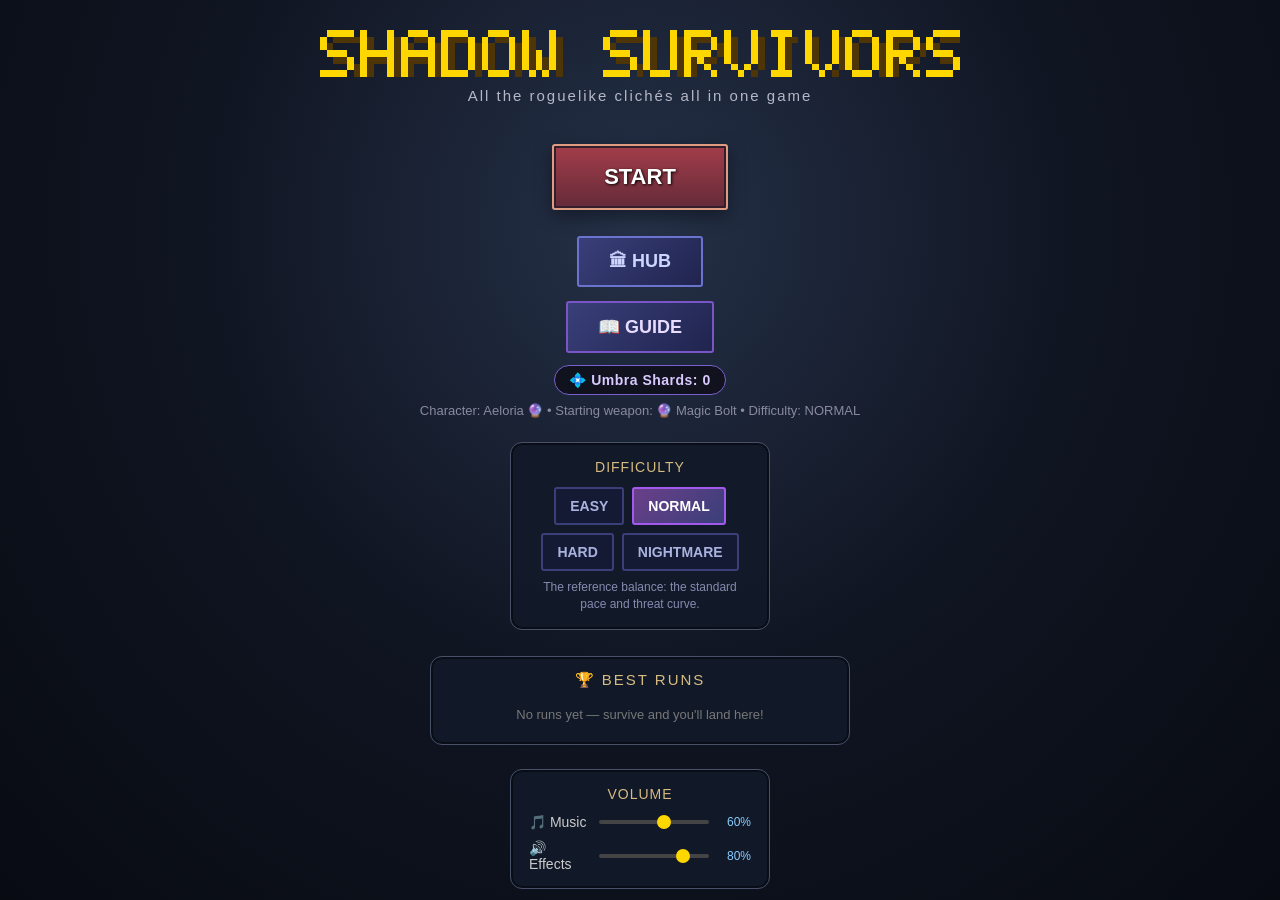
==== commit 86ba8ba5: "Improve biome detail, dense grass performance and music boundaries" ====
--- a/index.html
+++ b/index.html
@@ -1,814 +1,814 @@
-<!DOCTYPE html>
-<html lang="en">
-<head>
-<meta charset="UTF-8">
-<meta name="viewport" content="width=device-width, initial-scale=1.0, maximum-scale=1.0, user-scalable=no, viewport-fit=cover">
-<title>Shadow Survivors - Roguelike</title>
-<style>
-* { margin: 0; padding: 0; box-sizing: border-box; }
-body { background: #000; overflow: hidden; font-family: 'Segoe UI', Arial, sans-serif; user-select: none; }
-canvas { display: block; touch-action: none; }
-
-#ui-overlay {
-  position: fixed; top: 0; left: 0; width: 100%; pointer-events: none; z-index: 10;
-  padding: calc(10px + env(safe-area-inset-top)) calc(15px + env(safe-area-inset-right)) 10px calc(15px + env(safe-area-inset-left)); display: flex; flex-direction: column; gap: 6px;
-  box-sizing: border-box;
-}
-#top-bar { display: flex; justify-content: space-between; align-items: center; }
-#timer { color: #fff; font-size: 22px; font-weight: bold; text-shadow: 2px 2px 4px #000; }
-#kills { color: #ccc; font-size: 16px; text-shadow: 1px 1px 3px #000; }
-#biome-label { color: #9fd8ff; font-size: 13px; text-shadow: 1px 1px 3px #000; flex-shrink: 0; text-transform: uppercase; letter-spacing: 1px; }
-#level-display { color: #ffd700; font-size: 16px; font-weight: bold; text-shadow: 1px 1px 3px #000; }
-.bar-container {
-  width: 280px; height: 18px; background: #333; border-radius: 9px; overflow: hidden;
-  border: 2px solid #555; position: relative;
-}
-.bar-fill { height: 100%; border-radius: 7px; transition: width 0.15s; }
-#hp-bar-bg { border-color: #a00; }
-#hp-bar { background: linear-gradient(90deg, #f44, #d22); }
-#xp-bar-bg { border-color: #55a; width: 360px; }
-#xp-bar { background: linear-gradient(90deg, #44f, #88f); }
-.bar-text {
-  position: absolute; top: 50%; left: 50%; transform: translate(-50%, -50%);
-  color: #fff; font-size: 11px; font-weight: bold; text-shadow: 1px 1px 2px #000;
-  white-space: nowrap;
-}
-#weapon-icons { display: flex; gap: 5px; margin-top: 4px; }
-.weapon-icon {
-  width: 60px; height: 60px; background: #222; border: 2px solid #666;
-  border-radius: 6px; display: flex; align-items: center; justify-content: center;
-  font-size: 18px; color: #fff; position: relative;
-}
-.weapon-level {
-  position: absolute; bottom: -4px; right: -4px; background: #d44;
-  color: #fff; font-size: 9px; font-weight: bold; border-radius: 50%;
-  width: 16px; height: 16px; display: flex; align-items: center;
-  justify-content: center; border: 1px solid #fff;
-}
-#levelup-screen {
-  position: fixed; top: 0; left: 0; width: 100%; height: 100%;
-  background: rgba(0,0,0,0.85); display: none; flex-direction: column;
-  align-items: center; justify-content: center; z-index: 100; pointer-events: all;
-}
-#levelup-title { color: #ffd700; font-size: 36px; font-weight: bold; margin-bottom: 10px; text-shadow: 2px 2px 6px #000; }
-#levelup-subtitle { color: #aaa; font-size: 16px; margin-bottom: 30px; }
-#auto-lvl-row { margin-top: -18px; margin-bottom: 10px; }
-#auto-lvl-toggle {
-  display: inline-flex; align-items: center; gap: 8px; cursor: pointer; pointer-events: all;
-  color: #b9c2ff; font-size: 14px; font-weight: bold;
-  padding: 8px 16px; background: rgba(20,22,44,0.9); border: 1px solid #3a4077;
-  border-radius: 8px; transition: all 0.2s;
-}
-#auto-lvl-toggle:hover { border-color: #97a3ff; }
-#auto-lvl-toggle.checked { border-color: #ffd700; color: #ffd700; }
-#auto-lvl-toggle input { transform: scale(1.25); accent-color: #ffd700; cursor: pointer; }
-.pause-toggle { display: inline-flex; align-items: center; gap: 8px; cursor: pointer; pointer-events: all; }
-.pause-toggle input { transform: scale(1.3); accent-color: #ffd700; cursor: pointer; }
-.toggle-pill {
-  font-size: 11px; font-weight: bold; letter-spacing: 1px; color: #8a93b8;
-  border: 1px solid #3a4077; padding: 2px 8px; border-radius: 6px; transition: all 0.2s;
-}
-.pause-toggle.checked .toggle-pill { color: #ffd700; border-color: #ffd700; }
-#choices { display: flex; gap: 20px; flex-wrap: wrap; justify-content: center; }
-.choice-card {
-  width: 220px; padding: 20px; background: linear-gradient(135deg, #1a1a2e, #16213e);
-  border: 2px solid #444; border-radius: 12px; cursor: pointer; text-align: center;
-  transition: all 0.2s; pointer-events: all; position: relative;
-}
-.choice-card:hover { filter: brightness(1.18); transform: scale(1.05); box-shadow: 0 0 20px rgba(255,215,0,0.25); }
-.choice-card.selected { filter: brightness(1.32); transform: scale(1.07); box-shadow: 0 0 28px rgba(255,215,0,0.5); }
-.choice-weapon { border-color: #b3403a; }
-.choice-passive { border-color: #3a5fb3; }
-/* --- Rarity tints (override the plain borders above) --- */
-.choice-card.rarity-common {
-  border-color: #9aa0b6;
-  box-shadow: inset 0 -34px 44px -34px rgba(154,160,182,0.18);
-}
-.choice-card.rarity-rare {
-  border-color: #43a6f5;
-  box-shadow: 0 0 12px rgba(67,166,245,0.25), inset 0 -34px 44px -30px rgba(67,166,245,0.30);
-}
-.choice-card.rarity-epic {
-  border-color: #c25bff;
-  box-shadow: 0 0 14px rgba(194,91,255,0.35), inset 0 -34px 44px -28px rgba(194,91,255,0.35);
-}
-.choice-card.rarity-legendary {
-  border: 3px solid transparent;
-  background:
-    linear-gradient(#161126, #161126) padding-box,
-    linear-gradient(135deg, #8a6a00, #ffd24d, #fff6d0, #b8860b, #ffd24d) border-box;
-  background-size: 100% 100%, 300% 300%;
-  box-shadow: 0 0 18px rgba(255,210,77,0.4), inset 0 -34px 44px -28px rgba(255,210,77,0.22);
-  animation: rarityShine 3s linear infinite;
-}
-@keyframes rarityShine {
-  0%   { background-position: 0 0, 0% 50%; }
-  100% { background-position: 0 0, 300% 50%; }
-}
-.choice-badge {
-  position: absolute; top: -10px; right: 10px; padding: 2px 9px;
-  font-size: 10px; font-weight: bold; letter-spacing: 1px; border-radius: 5px;
-  color: #fff; border: 1px solid rgba(255,255,255,0.25);
-}
-.choice-icon { font-size: 40px; margin-bottom: 10px; }
-.choice-name { color: #fff; font-size: 16px; font-weight: bold; margin-bottom: 4px; }
-.choice-tier { font-size: 10px; font-weight: bold; letter-spacing: 2px; margin: 0 0 6px; text-shadow: 0 0 8px currentColor; }
-.choice-desc { color: #aaa; font-size: 12px; line-height: 1.4; }
-.choice-level { color: #ffd700; font-size: 11px; margin-top: 8px; }
-#rarity-legend {
-  display: flex; gap: 14px; justify-content: center; flex-wrap: wrap;
-  margin: -6px 0 22px; font-size: 11px; font-weight: bold; letter-spacing: 1px;
-}
-#rarity-legend .rl-item { text-shadow: 0 0 6px currentColor; }
-#game-over-screen {
-  position: fixed; top: 0; left: 0; width: 100%; height: 100%;
-  background: rgba(0,0,0,0.9); display: none; flex-direction: column;
-  align-items: center; justify-content: center; z-index: 200; pointer-events: all;
-}
-#gameover-title { color: #f44; font-size: 48px; font-weight: bold; margin-bottom: 20px; text-shadow: 2px 2px 8px #000; }
-#gameover-stats { color: #ccc; font-size: 20px; line-height: 2; margin-bottom: 30px; text-align: center; }
-#restart-btn {
-  padding: 15px 40px; background: #d44; color: #fff; border: none; border-radius: 8px;
-  font-size: 20px; font-weight: bold; cursor: pointer; pointer-events: all; transition: all 0.2s;
-}
-#restart-btn:hover { background: #f55; transform: scale(1.05); }
-#start-screen {
-  position: fixed; top: 0; left: 0; width: 100%; height: 100%;
-  background: radial-gradient(ellipse at center, #1a0a2e, #000);
-  display: flex; flex-direction: column; align-items: center; justify-content: flex-start;
-  overflow-y: auto; padding-top: 30px; padding-bottom: 30px; z-index: 300; pointer-events: all;
-}
-/* Auto margins keep the column centered when it fits and fully scrollable
-   (top to bottom) when it overflows, instead of clipping the title. */
-#start-screen > :first-child { margin-top: auto; }
-#start-screen > :last-child { margin-bottom: auto; }
-#start-title { margin-bottom: 10px; }
-.pix-title {
-  display: block; margin: 0 auto; width: min(92vw, 640px); height: auto;
-  image-rendering: pixelated;
-  animation: pixBannerFloat 3.2s ease-in-out infinite;
-}
-@keyframes pixBannerFloat {
-  0%, 100% { transform: translateY(0); filter: drop-shadow(0 0 10px rgba(255,215,0,0.25)); }
-  50%      { transform: translateY(-6px); filter: drop-shadow(0 0 22px rgba(255,215,0,0.65)); }
-}
-#start-subtitle { color: #888; font-size: 18px; margin-bottom: 40px; }
-#start-btn {
-  padding: 18px 50px; background: linear-gradient(135deg, #d44, #a22); color: #fff;
-  border: 2px solid #f66; border-radius: 10px; font-size: 22px; font-weight: bold;
-  cursor: pointer; pointer-events: all; transition: all 0.2s; text-shadow: 1px 1px 3px #000;
-}
-#start-btn:hover { transform: scale(1.08); box-shadow: 0 0 30px rgba(255,50,50,0.4); }
-/* --- Pre-run loading overlay (terrain pre-bake) --- */
-#loading-screen {
-  position: fixed; top: 0; left: 0; width: 100%; height: 100%;
-  background: radial-gradient(ellipse at center, #1a0a2e, #000);
-  display: none; flex-direction: column; align-items: center; justify-content: center;
-  z-index: 900; pointer-events: all;
-}
-#loading-wrap { width: min(420px, 84vw); text-align: center; }
-#loading-title { color: #f6e; font-size: 22px; font-weight: bold; letter-spacing: 3px; margin-bottom: 16px; text-shadow: 0 0 12px rgba(255,102,238,0.5); }
-#loading-bar { height: 18px; border: 2px solid #f66; border-radius: 9px; overflow: hidden; background: #180a2a; box-shadow: inset 0 0 8px #000; }
-#loading-fill { height: 100%; width: 0%; background: linear-gradient(90deg, #f66, #fa6, #ffd); transition: width 0.15s linear; }
-#loading-pct { color: #aaa; font-size: 14px; margin-top: 10px; letter-spacing: 1px; }
-/* --- Best runs leaderboard --- */
-#best-runs {
-  width: min(420px, 88vw); margin-top: 26px; padding: 14px 16px;
-  background: rgba(15,15,25,0.85); border: 1px solid #333; border-radius: 12px;
-  text-align: left;
-}
-.br-title { color: #ffd700; font-size: 15px; letter-spacing: 2px; text-align: center; margin-bottom: 10px; }
-.br-empty { color: #777; font-size: 13px; text-align: center; padding: 8px 0; }
-.br-row {
-  display: flex; align-items: center; gap: 10px;
-  padding: 6px 8px; border-radius: 8px;
-}
-.br-row:nth-child(odd):not(.br-top) { background: rgba(255,255,255,0.04); }
-.br-top { background: rgba(255,215,0,0.10); border: 1px solid rgba(255,215,0,0.35); }
-.br-rank { width: 28px; text-align: center; font-size: 17px; flex-shrink: 0; color: #fff; font-weight: bold; }
-.br-info { flex: 1; min-width: 0; }
-.br-time { display: block; color: #fff; font-size: 15px; font-weight: bold; }
-.br-sub { display: block; color: #888; font-size: 11px; }
-.br-score { color: #8cf; font-weight: bold; font-size: 16px; flex-shrink: 0; }
-#start-controls { color: #666; font-size: 14px; margin-top: 30px; line-height: 1.8; text-align: center; }
-/* --- Volume settings panel (shared by start & pause screens) --- */
-.settings-box {
-  width: 260px; margin-top: 24px; padding: 16px 18px;
-  background: rgba(15,15,25,0.85); border: 1px solid #333; border-radius: 12px;
-  text-align: left;
-}
-.settings-title { color: #ffd700; font-size: 14px; letter-spacing: 1px; margin-bottom: 12px; text-align: center; }
-/* --- Difficulty selector --- */
-#difficulty-select { text-align: center; }
-#diff-row { display: flex; gap: 8px; justify-content: center; flex-wrap: wrap; }
-.diff-btn {
-  padding: 9px 14px; border-radius: 8px; border: 2px solid #3a3f7a;
-  background: #141a33; color: #aab3e0; font-size: 14px; font-weight: bold;
-  cursor: pointer; transition: background .15s, border-color .15s, color .15s, transform .15s;
-}
-.diff-btn:hover { border-color: #6a74cf; transform: scale(1.05); }
-.diff-btn.active {
-  background: linear-gradient(135deg, #6a3f8a, #3a3f7a); border-color: #a25aed; color: #fff;
-}
-#diff-desc {
-  color: #858bb0; font-size: 12px; line-height: 1.4; margin-top: 8px;
-  min-height: 32px; max-width: 420px; margin-left: auto; margin-right: auto;
-}
-.settings-row { display: flex; align-items: center; gap: 10px; margin-bottom: 10px; }
-.settings-row:last-child { margin-bottom: 0; }
-.settings-label { color: #ccc; font-size: 14px; width: 60px; flex-shrink: 0; }
-input[type="range"].vol-slider {
-  flex: 1; min-width: 0; height: 4px; -webkit-appearance: none; appearance: none;
-  background: #444; border-radius: 2px; outline: none; cursor: pointer;
-}
-input[type="range"].vol-slider::-webkit-slider-thumb {
-  -webkit-appearance: none; appearance: none; width: 14px; height: 14px;
-  background: #ffd700; border-radius: 50%; border: none; cursor: pointer;
-}
-input[type="range"].vol-slider::-moz-range-thumb {
-  width: 14px; height: 14px; background: #ffd700; border: none; border-radius: 50%; cursor: pointer;
-}
-.vol-value { color: #8cf; font-size: 12px; width: 32px; text-align: right; flex-shrink: 0; }
-#pause-screen {
-  position: fixed; top: 0; left: 0; width: 100%; height: 100%;
-  background: rgba(0,0,0,0.75); display: none; flex-direction: column;
-  align-items: center; justify-content: center; z-index: 150; pointer-events: all;
-}
-#pause-title { color: #fff; font-size: 44px; font-weight: bold; margin-bottom: 10px; text-shadow: 2px 2px 6px #000; }
-#pause-subtitle { color: #888; font-size: 16px; margin-bottom: 24px; }
-#pause-panel {
-  display: flex; gap: 24px; width: min(800px, 94vw); max-height: 55vh;
-  margin-bottom: 28px; padding: 16px 20px; justify-content: center;
-  background: rgba(15,15,25,0.85); border: 1px solid #333; border-radius: 12px;
-  overflow-y: auto;
-}
-.pause-col { flex: 1; min-width: 0; font-size: 14px; color: #ccc; }
-.pause-col h3 {
-  color: #ffd700; font-size: 15px; letter-spacing: 1px; margin: 0 0 8px;
-  padding-bottom: 4px; border-bottom: 1px solid #444;
-}
-.pause-entry {
-  display: flex; justify-content: space-between; align-items: center;
-  padding: 5px 6px; border-radius: 6px; gap: 8px;
-}
-.pause-entry:nth-child(odd) { background: rgba(255,255,255,0.04); }
-.pause-entry .pe-name { overflow: hidden; text-overflow: ellipsis; white-space: nowrap; flex: 1; }
-.pause-entry .pe-value { color: #8cf; font-weight: bold; flex-shrink: 0; }
-#resume-btn {
-  padding: 15px 40px; background: #4caf50; color: #fff; border: 2px solid #8ff58b;
-  border-radius: 8px; font-size: 20px; font-weight: bold; cursor: pointer;
-  pointer-events: all; transition: all 0.2s;
-}
-#resume-btn:hover { transform: scale(1.05); box-shadow: 0 0 20px rgba(76,175,80,0.4); }
-#leave-hub-btn {
-  margin-top: 14px; padding: 13px 36px; background: linear-gradient(135deg,#3a3f7a,#20244e);
-  color: #cdd6ff; border: 2px solid #6a74cf; border-radius: 8px;
-  font-size: 17px; font-weight: bold; cursor: pointer; pointer-events: all; transition: all 0.2s;
-}
-#leave-hub-btn:hover { transform: scale(1.05); box-shadow: 0 0 20px rgba(100,120,255,0.4); }
-#leave-hub-btn.armed { background: linear-gradient(135deg,#b03030,#701818); color: #fff; border-color: #ff6a6a; }
-#warp-menu {
-  position: fixed; top: 0; left: 0; width: 100%; height: 100%;
-  background: rgba(10,6,20,0.82); display: none; flex-direction: column;
-  align-items: center; justify-content: center; z-index: 160; pointer-events: all;
-}
-#warp-title { color: #d9a7ff; font-size: 40px; font-weight: bold; margin-bottom: 8px; text-shadow: 2px 2px 10px #48159a; }
-#warp-hint { color: #9a9; font-size: 14px; margin-bottom: 24px; }
-#warp-list { display: flex; flex-direction: column; gap: 12px; min-width: min(320px, 80vw); }
-.warp-btn {
-  padding: 13px 20px; font-size: 17px; font-weight: bold; cursor: pointer; border-radius: 8px;
-  background: rgba(40,25,70,0.8); color: #cdb6ff; border: 2px solid #7a55c8; transition: all 0.2s;
-}
-.warp-btn:hover { transform: scale(1.05); box-shadow: 0 0 18px rgba(160,100,255,0.5); color: #e8dcff; }
-.warp-none { color: #887; font-size: 14px; text-align: center; padding: 18px; }
-#warp-cancel {
-  margin-top: 26px; padding: 12px 34px; background: rgba(30,30,45,0.8);
-  color: #ccc; border: 2px solid #555; border-radius: 8px; font-size: 15px;
-  font-weight: bold; cursor: pointer;
-}
-#warp-cancel:hover { color: #fff; border-color: #888; }
-#pause-btn {
-  position: fixed; right: 12px; bottom: 170px; z-index: 20;
-  width: 48px; height: 48px; border-radius: 50%; border: 2px solid rgba(255,255,255,0.4);
-  background: rgba(0,0,0,0.45); color: #fff; font-size: 20px; font-weight: bold;
-  cursor: pointer; pointer-events: all; display: none;
-}
-#pause-btn:hover { border-color: #fff; background: rgba(0,0,0,0.6); }
-#fps { color: #888; font-size: 12px; text-shadow: 1px 1px 3px #000; flex-shrink: 0; }
-/* --- Dev panel --- */
-#dev-btn {
-  position: fixed; left: 10px; bottom: 10px; z-index: 30;
-  width: 36px; height: 36px; border-radius: 8px; border: 1px solid #0cc;
-  background: rgba(0,0,0,0.6); color: #0cc; font-size: 13px; font-weight: bold;
-  cursor: pointer; pointer-events: all;
-}
-#dev-btn:hover { background: rgba(0,180,180,0.15); }
-#dev-panel {
-  position: fixed; left: 10px; bottom: 54px; z-index: 400;
-  width: 320px; max-height: 72vh; overflow-y: auto;
-  background: rgba(8,10,18,0.95); border: 1px solid #0cc;
-  border-radius: 10px; padding: 10px 12px; display: none; color: #ccc;
-  font-family: monospace; font-size: 12px; pointer-events: all;
-}
-#dev-panel.open { display: block; }
-.dev-header { display:flex; justify-content:space-between; align-items:center; margin-bottom:8px; }
-.dev-header span { color: #0cc; font-weight: bold; font-size: 14px; letter-spacing: 1px; }
-#dev-close { background:none; border:none; color:#888; font-size:18px; cursor:pointer; padding:0 4px; }
-#dev-close:hover { color:#fff; }
-.dev-section { color: #0cc; font-weight: bold; font-size: 12px; margin: 8px 0 4px; border-bottom: 1px solid #0cc3; padding-bottom: 3px; }
-.dev-row { display:flex; align-items:center; gap: 6px; margin: 3px 0; }
-.dev-row label { width: 100px; flex-shrink: 0; color: #aaa; overflow:hidden; text-overflow:ellipsis; white-space:nowrap; }
-.dev-row input[type=range] { flex: 1; min-width: 0; height: 3px; -webkit-appearance: none; appearance: none; background: #333; border-radius: 2px; outline: none; cursor: pointer; }
-.dev-row input[type=range]::-webkit-slider-thumb { -webkit-appearance: none; width: 10px; height: 10px; background: #0cc; border-radius: 50%; }
-.dev-row input[type=range]::-moz-range-thumb { width: 10px; height: 10px; background: #0cc; border: none; border-radius: 50%; }
-.dev-val { width: 40px; text-align: right; color: #0ff; flex-shrink: 0; }
-.dev-check label { display:flex; align-items:center; gap:5px; cursor:pointer; }
-.dev-actions { display: flex; flex-wrap: wrap; gap: 4px; margin-top: 8px; }
-.dev-actions button {
-  font-size: 11px; padding: 4px 8px; background: rgba(0,180,180,0.12);
-  border: 1px solid #0cc6; border-radius: 5px; color: #0cc; cursor: pointer;
-}
-.dev-actions button:hover { background: rgba(0,180,180,0.3); }
-canvas { touch-action: none; -webkit-touch-callout: none; -webkit-user-select: none; }
-body { overscroll-behavior: none; position: fixed; width: 100%; height: 100%; }
-
-/* --- Meta hub --- */
-#hub-btn {
-  padding: 13px 30px; margin-top: 26px; background: linear-gradient(135deg,#3a3f7a,#20244e);
-  color: #cdd6ff; border: 2px solid #6a74cf; border-radius: 10px;
-  font-size: 18px; font-weight: bold; cursor: pointer; pointer-events: all; transition: all 0.2s;
-}
-#hub-btn:hover { transform: scale(1.06); box-shadow: 0 0 24px rgba(100,120,255,0.35); }
-#guide-btn {
-  padding: 13px 30px; margin-top: 14px; background: linear-gradient(135deg,#3a3f7a,#20244e);
-  color: #e8dcff; border: 2px solid #7a55c8; border-radius: 10px;
-  font-size: 18px; font-weight: bold; cursor: pointer; pointer-events: all; transition: all 0.2s;
-}
-#guide-btn:hover { transform: scale(1.06); box-shadow: 0 0 24px rgba(160,100,255,0.4); }
-#essence-pill {
-  margin-top: 12px; padding: 6px 14px; background: rgba(15,15,25,0.85);
-  border: 1px solid #7a5fd0; border-radius: 20px; color: #d9c9ff;
-  font-size: 14px; font-weight: bold; letter-spacing: 0.5px;
-}
-#hub-summary { margin-top: 8px; color: #8a8aa0; font-size: 13px; text-align: center; }
-#hub-screen {
-  position: fixed; top: 0; left: 0; width: 100%; height: 100%;
-  background: rgba(4,4,12,0.92); display: none; flex-direction: column; align-items: center;
-  justify-content: flex-start; z-index: 400; pointer-events: all; overflow-y: auto;
-  padding: 26px 14px 30px;
-}
-#hub-title { color: #c9d4ff; font-size: 32px; font-weight: bold; letter-spacing: 3px; text-shadow: 0 0 20px rgba(120,140,255,0.5); margin-bottom: 6px; }
-#hub-wallet { color: #ffd700; font-size: 20px; font-weight: bold; margin-bottom: 16px; text-shadow: 1px 1px 4px #000; }
-#hub-tabs { display: flex; gap: 8px; margin-bottom: 18px; }
-.hub-tab {
-  padding: 9px 20px; background: rgba(20,22,44,0.9); color: #9aa2d9; border: 1px solid #3a4077;
-  border-radius: 8px; font-size: 13px; font-weight: bold; cursor: pointer; transition: all 0.2s; letter-spacing: 1px;
-}
-.hub-tab:hover { color: #fff; border-color: #7a86e8; }
-.hub-tab.active { background: #3a3f8a; color: #fff; border-color: #97a3ff; box-shadow: 0 0 12px rgba(120,140,255,0.35); }
-#hub-view { display: flex; flex-wrap: wrap; gap: 12px; justify-content: center; max-width: 760px; width: 100%; }
-.hub-card {
-  width: 210px; padding: 15px 13px; background: linear-gradient(150deg,#181a30,#14162a);
-  border: 1px solid #333; border-radius: 12px; text-align: center; pointer-events: all;
-}
-.hub-card.locked { opacity: 0.8; border-color: #3a2a4a; }
-.hub-card.selected { border-color: #ffd700; box-shadow: 0 0 16px rgba(255,215,0,0.35); }
-.hub-icon { font-size: 30px; margin-bottom: 6px; }
-.pix-ico { image-rendering: pixelated; vertical-align: middle; display: inline-block; }
-.hub-name { color: #fff; font-size: 15px; font-weight: bold; margin-bottom: 4px; }
-.hub-meta { color: #89c; font-size: 11px; margin: 8px 0 10px; }
-.hub-desc { color: #99a; font-size: 11px; line-height: 1.4; min-height: 30px; }
-.hub-sig { color: #778; font-size: 10px; letter-spacing: 0.3px; }
-.hub-level { color: #ffd700; font-size: 12px; margin: 6px 0 8px; }
-.hub-btn {
-  padding: 7px 14px; background: linear-gradient(135deg,#e9c34a,#c79a26); color: #2a1c00;
-  border: none; border-radius: 7px; font-size: 13px; font-weight: bold; cursor: pointer; transition: all 0.2s; pointer-events: all;
-}
-.hub-btn:hover { transform: scale(1.05); box-shadow: 0 0 12px rgba(255,215,0,0.5); }
-.hub-btn.buy { background: linear-gradient(135deg,#7ad0ff,#3a8fd0); color: #04232f; }
-.hub-btn.maxed { background: #333; color: #888; cursor: default; transform: none; box-shadow: none; }
-.hub-btn.owned { background: #46b46a; color: #fff; }
-.hub-btn.equipped { background: #ffd700; color: #2a1c00; }
-.hub-btn.weps { background: #2a3160; color: #b9c2ff; border: 1px solid #3a4077; }
-.hub-actions-inline { display: flex; flex-direction: column; gap: 6px; margin-top: 8px; }
-.wpn-grid { display: flex; flex-wrap: wrap; gap: 14px; justify-content: center; }
-.wpn-divider { width: 100%; text-align: center; color: #ffd24d; font-size: 13px; letter-spacing: 2px; margin: 4px 0 -6px; font-weight: bold; }
-.wpn-tools { display: flex; justify-content: center; margin-top: 20px; }
-#hub-actions { display: flex; gap: 12px; margin-top: 24px; }
-#hub-close, #hub-play, #hub-guide { padding: 12px 30px; border-radius: 9px; font-size: 16px; font-weight: bold; cursor: pointer; pointer-events: all; transition: all 0.2s; }
-#hub-close { background: #22244a; color: #9aa2d9; border: 1px solid #3a4077; }
-#hub-close:hover { color: #fff; border-color: #7a86e8; }
-#hub-guide { background: #2a3160; color: #cdb6ff; border: 1px solid #4a3a88; }
-#hub-guide:hover { color: #fff; border-color: #a98aff; }
-#hub-play { background: linear-gradient(135deg,#d44,#a22); color: #fff; border: 2px solid #f66; }
-#hub-play:hover { transform: scale(1.06); box-shadow: 0 0 24px rgba(255,50,50,0.4); }
-/* --- Guide --- */
-#guide-screen {
-  position: fixed; top: 0; left: 0; width: 100%; height: 100%;
-  background: rgba(4,4,12,0.94); display: none; flex-direction: column; align-items: center;
-  justify-content: flex-start; z-index: 500; pointer-events: all; overflow-y: auto;
-  padding: 26px 14px 30px;
-}
-#guide-title { color: #e8dcff; font-size: 32px; font-weight: bold; letter-spacing: 3px; text-shadow: 0 0 20px rgba(190,120,255,0.5); margin-bottom: 6px; }
-#guide-sub { color: #8a8aa0; font-size: 13px; margin-bottom: 16px; }
-#guide-tabs { display: flex; gap: 8px; flex-wrap: wrap; justify-content: center; margin-bottom: 18px; max-width: 760px; }
-#guide-view { display: flex; flex-wrap: wrap; gap: 12px; justify-content: center; max-width: 920px; width: 100%; }
-#guide-view .hub-card { width: 230px; }
-#guide-view .hub-card.wide { width: 280px; }
-#guide-view .hub-card.full { width: 100%; max-width: 880px; text-align: left; }
-.gd-name { color: #fff; font-size: 15px; font-weight: bold; margin-bottom: 4px; }
-.gd-icon { font-size: 30px; margin-bottom: 6px; }
-.gd-note { color: #99a; font-size: 11px; line-height: 1.5; }
-.gd-note b { color: #ccd; }
-.gd-tag { display: inline-block; padding: 2px 9px; border-radius: 5px; font-size: 10px; font-weight: bold; letter-spacing: 1px; color: #fff; margin-bottom: 6px; }
-.gd-swatch { width: 16px; height: 16px; border-radius: 4px; display: inline-block; vertical-align: middle; margin-right: 6px; border: 1px solid rgba(255,255,255,0.3); }
-.gd-stat { color: #7f9bd9; font-size: 11px; margin: 8px 0 10px; }
-.gd-recipe { display: flex; align-items: center; gap: 8px; justify-content: center; margin: 6px 0 8px; flex-wrap: wrap; color: #fff; }
-.gd-recipe .plus, .gd-recipe .eq { color: white; font-weight: bold; }
-.plus { color: white; font-weight: bold; }
-.gd-howto { color: #aab; font-size: 13px; line-height: 1.9; }
-.gd-howto li { margin-left: 18px; }
-#guide-actions { display: flex; gap: 12px; margin-top: 24px; }
-#guide-close { padding: 12px 36px; border-radius: 9px; font-size: 16px; font-weight: bold; cursor: pointer; pointer-events: all; background: #22244a; color: #cdd6ff; border: 1px solid #6a74cf; transition: all 0.2s; }
-#guide-close:hover { color: #fff; border-color: #97a3ff; }
-/* --- Ban list (pre-run loadout filters) --- */
-.ban-box {
-  width: min(720px, 100%); padding: 14px;
-  background: rgba(15,15,25,0.7); border: 1px solid #333; border-radius: 12px;
-}
-.ban-title { color: #ffd700; font-size: 13px; letter-spacing: 1px; margin-bottom: 10px; text-align: center; }
-.ban-grid { display: flex; flex-wrap: wrap; gap: 8px; justify-content: center; }
-.ban-chip {
-  padding: 7px 12px; border-radius: 8px; border: 2px solid #3a4077;
-  background: #141a33; color: #aab3e0; font-size: 13px; font-weight: bold;
-  cursor: pointer; pointer-events: all; transition: all 0.15s;
-}
-.ban-chip:hover { border-color: #7a86e8; transform: scale(1.05); }
-.ban-chip.banned {
-  background: linear-gradient(135deg,#5a2030,#3a1420); border-color: #ff6a6a; color: #ffb0b0;
-}
-.ban-chip.banned::after { content: ' — BANNED'; font-size: 10px; letter-spacing: 0.5px; color: #ff8a8a; }
-.ban-chip.locked {
-  cursor: not-allowed; opacity: 0.85; border-color: #ffd700;
-  background: rgba(60,50,10,0.35); color: #ffe9a8;
-  display: inline-flex; align-items: center; gap: 7px;
-}
-.ban-chip.locked:hover { transform: none; }
-.ban-chip.locked .ban-tag {
-  font-size: 9px; letter-spacing: 0.6px; color: #ffd700;
-  border: 1px solid #ffd700; padding: 0 5px; border-radius: 4px;
-}
-.ban-warn {
-  width: min(720px, 100%); padding: 10px 12px; text-align: center;
-  color: #ffb86c; background: rgba(120,60,10,0.25); border: 1px solid #ffa040;
-  border-radius: 10px; font-size: 13px; font-weight: bold;
-}
-.ban-actions { width: 100%; display: flex; flex-direction: column; align-items: center; gap: 10px; }
-.ban-hint { color: #777; font-size: 12px; max-width: 500px; text-align: center; line-height: 1.5; }
-
-@media (max-width: 700px) {
-  #top-bar { flex-direction: row; justify-content: space-between; align-items: center; }
-  #timer { font-size: 17px; }
-  #kills { font-size: 13px; }
-  #level-display { font-size: 13px; }
-  #biome-label { font-size: 10px; }
-  .bar-container { height: 14px; border-width: 1px; }
-  #hp-bar-bg { width: 35vw; }
-  #xp-bar-bg { width: 50vw; }
-  .bar-text { font-size: 10px; }
-  #weapon-icons { flex-wrap: wrap; gap: 4px; }
-  .weapon-icon { width: 46px; height: 46px; font-size: 15px; }
-  .weapon-level { width: 14px; height: 14px; font-size: 8px; }
-  #levelup-title { font-size: 26px; margin-bottom: 6px; }
-  #levelup-subtitle { font-size: 14px; margin-bottom: 12px; }
-  #levelup-hint { display: none; }
-  #choices { gap: 12px; }
-  .choice-card { width: 28vw; min-width: 120px; max-width: 180px; padding: 14px 10px; }
-  .choice-icon { font-size: 32px; margin-bottom: 8px; }
-  .choice-name { font-size: 13px; }
-  .choice-desc { font-size: 11px; }
-  .choice-level { font-size: 10px; }
-  #gameover-title { font-size: 32px; }
-  #gameover-stats { font-size: 17px; }
-  #restart-btn { padding: 14px 30px; font-size: 18px; }
-  #start-title { font-size: 34px; }
-  #start-subtitle { font-size: 15px; margin-bottom: 30px; }
-  #start-btn { padding: 16px 40px; font-size: 19px; }
-  #best-runs { margin-top: 18px; padding: 10px 12px; width: min(360px, 92vw); }
-  .br-time { font-size: 13px; }
-  .br-sub { font-size: 10px; }
-  .br-score { font-size: 14px; }
-  #start-controls { font-size: 12px; margin-top: 20px; }
-  #hub-screen { padding: 16px 10px 22px; }
-  #hub-title { font-size: 24px; }
-  #hub-wallet { font-size: 16px; margin-bottom: 10px; }
-  #hub-tabs { margin-bottom: 12px; }
-  #hub-view { max-height: 60vh; overflow-y: auto; }
-  .hub-card { width: 150px; padding: 12px 10px; }
-  #hub-close, #hub-play, #hub-guide { padding: 11px 24px; font-size: 15px; }
-  #hub-btn { margin-top: 20px; font-size: 16px; }
-  #guide-btn { margin-top: 12px; font-size: 16px; }
-  #guide-screen { padding: 16px 10px 22px; }
-  #guide-title { font-size: 24px; }
-  #guide-sub { margin-bottom: 12px; }
-  #guide-tabs { margin-bottom: 12px; }
-  #guide-view .hub-card { width: 150px; }
-  #guide-view .hub-card.wide { width: 200px; max-width: 90vw; }
-  #guide-view .hub-card.full { max-width: 100%; }
-  #guide-close { padding: 11px 26px; font-size: 15px; }
-  #pause-panel { flex-direction: column; gap: 12px; max-height: 40vh; }
-  #dev-panel { width: calc(100vw - 20px); left: 10px; }
-  #dev-btn { width: 32px; height: 32px; }
-  #pause-btn { width: 42px; height: 42px; bottom: 150px; font-size: 17px; }
-}
-
-/* Landscape phones: width usually >700px so the query above doesn't fire,
-   but the viewport is very short — compact the HUD so nothing falls off the
-   sides or below the fold. */
-@media (orientation: landscape) and (max-height: 600px) {
-  #ui-overlay { gap: 2px; padding-top: calc(4px + env(safe-area-inset-top)); }
-  #top-bar { flex-wrap: nowrap; }
-  #timer { font-size: 14px; }
-  #kills { font-size: 11px; }
-  #level-display { font-size: 11px; }
-  #fps { font-size: 10px; }
-  #biome-label { display: none; }
-  .bar-container { height: 12px; border-width: 1px; }
-  #hp-bar-bg { width: 18vw; }
-  #xp-bar-bg { width: 26vw; }
-  .bar-text { font-size: 8px; }
-  #weapon-icons { flex-wrap: nowrap; overflow-x: auto; gap: 3px; scrollbar-width: none; }
-  #weapon-icons::-webkit-scrollbar { display: none; }
-  .weapon-icon { width: 40px; height: 40px; font-size: 13px; flex-shrink: 0; }
-  .weapon-level { width: 13px; height: 13px; font-size: 7px; }
-  #pause-btn { width: 38px; height: 38px; bottom: 12px; right: 12px; font-size: 16px; }
-  #dev-btn { width: 30px; height: 30px; bottom: 8px; left: 8px; }
-  #dev-panel { bottom: 44px; max-height: 60vh; }
-  #pause-panel { flex-direction: column; flex-wrap: wrap; max-height: 50vh; }
-  #levelup-title { font-size: 22px; }
-  #levelup-subtitle { font-size: 12px; margin-bottom: 10px; }
-  #gameover-title { font-size: 26px; }
-  #gameover-stats { font-size: 15px; }
-  #restart-btn { padding: 12px 26px; font-size: 16px; }
-  #start-title { font-size: 26px; }
-  #start-subtitle { font-size: 13px; margin-bottom: 20px; }
-  #start-btn { padding: 13px 34px; font-size: 17px; }
-  #best-runs { margin-top: 14px; padding: 8px 10px; max-height: 26vh; overflow-y: auto; }
-  .br-row { padding: 4px 6px; gap: 8px; }
-}
-@media (orientation: landscape) and (max-height: 600px) {
-  #hub-screen { padding: 10px 10px 16px; justify-content: flex-start; }
-  #hub-title { font-size: 22px; margin-bottom: 2px; }
-  #hub-wallet { font-size: 15px; margin-bottom: 8px; }
-  #hub-tabs { margin-bottom: 10px; }
-  #hub-view { max-height: 46vh; overflow-y: auto; }
-  .hub-card { width: 150px; padding: 10px; }
-  #hub-actions { margin-top: 12px; }
-}
-@media (orientation: landscape) and (max-height: 600px) {
-  #guide-screen { padding: 10px 10px 16px; justify-content: flex-start; }
-  #guide-title { font-size: 20px; margin-bottom: 2px; }
-  #guide-sub { margin-bottom: 8px; }
-  #guide-tabs { margin-bottom: 10px; }
-  #guide-view { max-height: 46vh; overflow-y: auto; }
-  #guide-view .hub-card { width: 150px; padding: 10px; }
-  #guide-actions { margin-top: 12px; }
-}
-</style>
-<link rel="stylesheet" href="css/polish.css">
-</head>
-<body>
-<canvas id="game"></canvas>
-
-<div id="ui-overlay">
-  <div id="top-bar">
-    <div id="timer">00:00</div>
-    <div id="level-display">LVL 1</div>
-    <div id="kills">Kills: 0</div>
-    <div id="biome-label">RUINS</div>
-    <div id="fps">-- FPS</div>
-  </div>
-  <div style="display:flex;gap:20px;align-items:center;">
-    <div>
-      <div style="color:#f66;font-size:11px;margin-bottom:2px;">HP <span id="revive-pips" style="color:#f6f;font-weight:bold;"></span></div>
-      <div class="bar-container" id="hp-bar-bg">
-        <div class="bar-fill" id="hp-bar" style="width:100%"></div>
-        <div class="bar-text" id="hp-text">100/100</div>
-      </div>
-    </div>
-    <div>
-      <div style="color:#66f;font-size:11px;margin-bottom:2px;">EXP</div>
-      <div class="bar-container" id="xp-bar-bg">
-        <div class="bar-fill" id="xp-bar" style="width:0%"></div>
-        <div class="bar-text" id="xp-text">0/10</div>
-      </div>
-    </div>
-  </div>
-  <div id="weapon-icons"></div>
-  <div id="exploration-objective" aria-live="off"></div>
-</div>
-
-<div id="levelup-screen">
-  <div id="levelup-title">LEVEL UP!</div>
-  <div id="levelup-subtitle">Choose an upgrade</div>
-  <div id="auto-lvl-row">
-    <label id="auto-lvl-toggle">
-      <input type="checkbox" id="auto-levelup">
-      <span>Auto power-ups (no pause)</span>
-    </label>
-  </div>
-  <div id="rarity-legend">
-    <span class="rl-item" style="color:#9aa0b6">■ Common</span>
-    <span class="rl-item" style="color:#43a6f5">■ Rare</span>
-    <span class="rl-item" style="color:#c25bff">■ Epic</span>
-    <span class="rl-item" style="color:#ffd24d">■ Legendary</span>
-  </div>
-  <div id="levelup-hint" style="color:#666;font-size:13px;margin-bottom:20px;">A/D or ←/→ to select &bull; Space/Enter to confirm</div>
-  <div id="choices"></div>
-</div>
-
-<div id="game-over-screen">
-  <div id="gameover-title">GAME OVER</div>
-  <div id="gameover-stats"></div>
-  <button id="restart-btn">PLAY AGAIN</button>
-  <button id="menu-btn-go" style="margin-top:16px;padding:14px 32px;background:linear-gradient(135deg,#2a5a3a,#14351f);color:#cdffd6;border:2px solid #6acf8a;border-radius:10px;font-size:17px;font-weight:bold;cursor:pointer;pointer-events:all;">🗺 MENU</button>
-  <button id="hub-btn-go" style="margin-top:16px;padding:14px 32px;background:linear-gradient(135deg,#3a3f7a,#20244e);color:#cdd6ff;border:2px solid #6a74cf;border-radius:10px;font-size:17px;font-weight:bold;cursor:pointer;pointer-events:all;">🏛 HUB</button>
-</div>
-
-<div id="pause-screen">
-  <div id="pause-title">PAUSED</div>
-  <div id="pause-subtitle">Press P or Esc to resume</div>
-  <div id="pause-panel">
-    <div class="pause-col" id="pause-weapons"></div>
-    <div class="pause-col" id="pause-stats"></div>
-    <div class="pause-col" id="pause-recipes"></div>
-  </div>
-  <div id="pause-settings" class="settings-box">
-    <div class="settings-title">VOLUME</div>
-    <div class="settings-row">
-      <span class="settings-label">🎵 Music</span>
-      <input type="range" class="vol-slider" data-vol="music" min="0" max="100" step="1">
-      <span class="vol-value" data-vol-label="music">60%</span>
-    </div>
-    <div class="settings-row">
-      <span class="settings-label">🔊 Effects</span>
-      <input type="range" class="vol-slider" data-vol="sfx" min="0" max="100" step="1">
-      <span class="vol-value" data-vol-label="sfx">80%</span>
-    </div>
-    <div class="settings-row">
-      <span class="settings-label">⚡ Auto power-ups</span>
-      <label class="pause-toggle" id="pause-auto-lvl">
-        <input type="checkbox" id="pause-auto-levelup">
-        <span class="toggle-pill">AUTO</span>
-      </label>
-    </div>
-    <div class="settings-row">
-      <span class="settings-label">💥 Damage numbers</span>
-      <label class="pause-toggle" id="pause-dmg-nums">
-        <input type="checkbox" id="pause-dmg-numbers">
-        <span class="toggle-pill">DMG</span>
-      </label>
-    </div>
-  </div>
-  <button id="resume-btn">RESUME</button>
-  <button id="leave-hub-btn">🏠 BACK TO HUB</button>
-</div>
-
-<div id="warp-menu">
-  <div id="warp-title">🌀 WARP</div>
-  <div id="warp-hint">Choose a purified heart to travel to.</div>
-  <div id="warp-list"></div>
-  <button id="warp-cancel">CANCEL</button>
-</div>
-
-<button id="pause-btn" title="Pause (P)">II</button>
-
-<button id="dev-btn" title="Dev Menu (F2)">⚙</button>
-<div id="dev-panel">
-  <div class="dev-header"><span>DEV MENU</span><button id="dev-close">×</button></div>
-  <div id="dev-fields"></div>
-  <div class="dev-section">ACTIONS</div>
-  <div class="dev-actions" id="dev-actions"></div>
-</div>
-
-<div id="hub-screen">
-  <div id="hub-title">CENTRAL HUB</div>
-  <div id="hub-wallet">💠 Umbra Shards: 0</div>
-  <div id="hub-tabs">
-    <button class="hub-tab active" data-tab="char">CHARACTER</button>
-    <button class="hub-tab" data-tab="upg">UPGRADES</button>
-    <button class="hub-tab" data-tab="ban">BANS</button>
-  </div>
-  <div id="hub-view"></div>
-  <div id="hub-actions">
-    <button id="hub-close">CLOSE</button>
-    <button id="hub-guide">📖 GUIDE</button>
-    <button id="hub-play">PLAY</button>
-  </div>
-</div>
-
-<div id="start-screen">
-  <div id="start-title">SHADOW SURVIVORS</div>
-  <div id="start-subtitle">How long can you survive?</div>
-  <button id="start-btn">START</button>
-  <button id="hub-btn">🏛 HUB</button>
-  <button id="guide-btn">📖 GUIDE</button>
-  <div id="essence-pill">💠 Umbra Shards: 0</div>
-  <div id="hub-summary"></div>
-  <div id="difficulty-select" class="settings-box">
-    <div class="settings-title">DIFFICULTY</div>
-    <div id="diff-row"></div>
-    <div id="diff-desc"></div>
-  </div>
-  <div id="best-runs"></div>
-  <div id="start-settings" class="settings-box">
-    <div class="settings-title">VOLUME</div>
-    <div class="settings-row">
-      <span class="settings-label">🎵 Music</span>
-      <input type="range" class="vol-slider" data-vol="music" min="0" max="100" step="1">
-      <span class="vol-value" data-vol-label="music">60%</span>
-    </div>
-    <div class="settings-row">
-      <span class="settings-label">🔊 Effects</span>
-      <input type="range" class="vol-slider" data-vol="sfx" min="0" max="100" step="1">
-      <span class="vol-value" data-vol-label="sfx">80%</span>
-    </div>
-  </div>
-  <div id="start-controls">WASD / Arrow Keys to move<br>Touch &amp; drag on mobile to move<br>Weapons fire automatically<br>P or Esc to pause &bull; M to mute sound</div>
-  <button id="reset-save-btn" type="button">RESET ALL STATS & DELETE SAVE</button>
-</div>
-
-<div id="loading-screen">
-  <div id="loading-wrap">
-    <div id="loading-title">GENERATING SHADOWLANDS…</div>
-    <div id="loading-bar"><div id="loading-fill"></div></div>
-    <div id="loading-pct">0%</div>
-  </div>
-</div>
-
-<div id="guide-screen">
-  <div id="guide-title">📖 GUIDE</div>
-  <div id="guide-sub">Everything you need to survive the shadowlands</div>
-  <div id="guide-tabs"></div>
-  <div id="guide-view"></div>
-  <div id="guide-actions">
-    <button id="guide-close">BACK</button>
-  </div>
-</div>
-
-<!-- Core -->
-<script src="js/00-utils.js"></script>
-<!-- Data (weapons, passives, enemies, spawn pools) -->
-<script src="js/01-defs.js"></script>
-<!-- World / tilemap / chunk rendering -->
-<script src="js/02-world.js"></script>
-<!-- Torches & dynamic lighting -->
-<script src="js/03-lighting.js"></script>
-<!-- Adaptive graphics quality -->
-<script src="js/04-gfx.js"></script>
-<!-- Enemy pathfinding flow field -->
-<script src="js/04-flowfield.js"></script>
-<!-- Collision & spatial grid -->
-<script src="js/05-collision.js"></script>
-<!-- Game state factory -->
-<script src="js/06-state.js"></script>
-<!-- Enemy spawning & projectiles -->
-<script src="js/07-entities.js"></script>
-<!-- Damage, XP gems, particles -->
-<script src="js/08-combat.js"></script>
-<!-- Weapon firing & stats -->
-<script src="js/09-weapons.js"></script>
-<!-- Level-up choices & enemy steering helpers -->
-<script src="js/10-levelup.js"></script>
-<!-- Update subsystems + master update -->
-<script src="js/11-update.js"></script>
-<!-- UI & overlays -->
-<script src="js/12-ui.js"></script>
-<!-- Rendering -->
-<script src="js/13-render.js"></script>
-<!-- WebGL wind-grass overlay (GPU instancing, falls back to 2D) -->
-<script src="js/21-wegrass.js"></script>
-<!-- Biome ambient details (fireflies, leaves, snow, spores…) -->
-<script src="js/24-ambient.js"></script>
-<!-- Procedural sound engine -->
-<script src="js/15-sound.js"></script>
-<!-- Meta progression hub (unlocks, permanent upgrades) -->
-<script src="js/17-meta.js"></script>
-<!-- Procedural pixel-art icons (survivors-style diamond frames) -->
-<script src="js/18-icons.js"></script>
-<!-- Guide screen -->
-<script src="js/19-guide.js"></script>
-<!-- Main loop, input, startup -->
-<script src="js/25-polish.js"></script>
-<script src="js/26-living-shadows.js"></script>
-<script src="js/27-world-detail.js"></script>
-<script src="js/14-main.js"></script>
-<!-- Dev menu & FPS (builds panel on load) -->
-<script src="js/16-dev.js"></script>
-<!-- Speed logger (F3 / dev menu; saves only when the capture is stopped) -->
-<script src="js/20-speedlog.js"></script>
-<!-- Run log disabled: it auto-downloads a telemetry JSON at game over.
-     Open index-runlog.html for the telemetry build. -->
-<!-- <script src="js/22-runlog.js"></script> -->
-</body>
-</html>
+<!DOCTYPE html>
+<html lang="en">
+<head>
+<meta charset="UTF-8">
+<meta name="viewport" content="width=device-width, initial-scale=1.0, maximum-scale=1.0, user-scalable=no, viewport-fit=cover">
+<title>Shadow Survivors - Roguelike</title>
+<style>
+* { margin: 0; padding: 0; box-sizing: border-box; }
+body { background: #000; overflow: hidden; font-family: 'Segoe UI', Arial, sans-serif; user-select: none; }
+canvas { display: block; touch-action: none; }
+
+#ui-overlay {
+  position: fixed; top: 0; left: 0; width: 100%; pointer-events: none; z-index: 10;
+  padding: calc(10px + env(safe-area-inset-top)) calc(15px + env(safe-area-inset-right)) 10px calc(15px + env(safe-area-inset-left)); display: flex; flex-direction: column; gap: 6px;
+  box-sizing: border-box;
+}
+#top-bar { display: flex; justify-content: space-between; align-items: center; }
+#timer { color: #fff; font-size: 22px; font-weight: bold; text-shadow: 2px 2px 4px #000; }
+#kills { color: #ccc; font-size: 16px; text-shadow: 1px 1px 3px #000; }
+#biome-label { color: #9fd8ff; font-size: 13px; text-shadow: 1px 1px 3px #000; flex-shrink: 0; text-transform: uppercase; letter-spacing: 1px; }
+#level-display { color: #ffd700; font-size: 16px; font-weight: bold; text-shadow: 1px 1px 3px #000; }
+.bar-container {
+  width: 280px; height: 18px; background: #333; border-radius: 9px; overflow: hidden;
+  border: 2px solid #555; position: relative;
+}
+.bar-fill { height: 100%; border-radius: 7px; transition: width 0.15s; }
+#hp-bar-bg { border-color: #a00; }
+#hp-bar { background: linear-gradient(90deg, #f44, #d22); }
+#xp-bar-bg { border-color: #55a; width: 360px; }
+#xp-bar { background: linear-gradient(90deg, #44f, #88f); }
+.bar-text {
+  position: absolute; top: 50%; left: 50%; transform: translate(-50%, -50%);
+  color: #fff; font-size: 11px; font-weight: bold; text-shadow: 1px 1px 2px #000;
+  white-space: nowrap;
+}
+#weapon-icons { display: flex; gap: 5px; margin-top: 4px; }
+.weapon-icon {
+  width: 60px; height: 60px; background: #222; border: 2px solid #666;
+  border-radius: 6px; display: flex; align-items: center; justify-content: center;
+  font-size: 18px; color: #fff; position: relative;
+}
+.weapon-level {
+  position: absolute; bottom: -4px; right: -4px; background: #d44;
+  color: #fff; font-size: 9px; font-weight: bold; border-radius: 50%;
+  width: 16px; height: 16px; display: flex; align-items: center;
+  justify-content: center; border: 1px solid #fff;
+}
+#levelup-screen {
+  position: fixed; top: 0; left: 0; width: 100%; height: 100%;
+  background: rgba(0,0,0,0.85); display: none; flex-direction: column;
+  align-items: center; justify-content: center; z-index: 100; pointer-events: all;
+}
+#levelup-title { color: #ffd700; font-size: 36px; font-weight: bold; margin-bottom: 10px; text-shadow: 2px 2px 6px #000; }
+#levelup-subtitle { color: #aaa; font-size: 16px; margin-bottom: 30px; }
+#auto-lvl-row { margin-top: -18px; margin-bottom: 10px; }
+#auto-lvl-toggle {
+  display: inline-flex; align-items: center; gap: 8px; cursor: pointer; pointer-events: all;
+  color: #b9c2ff; font-size: 14px; font-weight: bold;
+  padding: 8px 16px; background: rgba(20,22,44,0.9); border: 1px solid #3a4077;
+  border-radius: 8px; transition: all 0.2s;
+}
+#auto-lvl-toggle:hover { border-color: #97a3ff; }
+#auto-lvl-toggle.checked { border-color: #ffd700; color: #ffd700; }
+#auto-lvl-toggle input { transform: scale(1.25); accent-color: #ffd700; cursor: pointer; }
+.pause-toggle { display: inline-flex; align-items: center; gap: 8px; cursor: pointer; pointer-events: all; }
+.pause-toggle input { transform: scale(1.3); accent-color: #ffd700; cursor: pointer; }
+.toggle-pill {
+  font-size: 11px; font-weight: bold; letter-spacing: 1px; color: #8a93b8;
+  border: 1px solid #3a4077; padding: 2px 8px; border-radius: 6px; transition: all 0.2s;
+}
+.pause-toggle.checked .toggle-pill { color: #ffd700; border-color: #ffd700; }
+#choices { display: flex; gap: 20px; flex-wrap: wrap; justify-content: center; }
+.choice-card {
+  width: 220px; padding: 20px; background: linear-gradient(135deg, #1a1a2e, #16213e);
+  border: 2px solid #444; border-radius: 12px; cursor: pointer; text-align: center;
+  transition: all 0.2s; pointer-events: all; position: relative;
+}
+.choice-card:hover { filter: brightness(1.18); transform: scale(1.05); box-shadow: 0 0 20px rgba(255,215,0,0.25); }
+.choice-card.selected { filter: brightness(1.32); transform: scale(1.07); box-shadow: 0 0 28px rgba(255,215,0,0.5); }
+.choice-weapon { border-color: #b3403a; }
+.choice-passive { border-color: #3a5fb3; }
+/* --- Rarity tints (override the plain borders above) --- */
+.choice-card.rarity-common {
+  border-color: #9aa0b6;
+  box-shadow: inset 0 -34px 44px -34px rgba(154,160,182,0.18);
+}
+.choice-card.rarity-rare {
+  border-color: #43a6f5;
+  box-shadow: 0 0 12px rgba(67,166,245,0.25), inset 0 -34px 44px -30px rgba(67,166,245,0.30);
+}
+.choice-card.rarity-epic {
+  border-color: #c25bff;
+  box-shadow: 0 0 14px rgba(194,91,255,0.35), inset 0 -34px 44px -28px rgba(194,91,255,0.35);
+}
+.choice-card.rarity-legendary {
+  border: 3px solid transparent;
+  background:
+    linear-gradient(#161126, #161126) padding-box,
+    linear-gradient(135deg, #8a6a00, #ffd24d, #fff6d0, #b8860b, #ffd24d) border-box;
+  background-size: 100% 100%, 300% 300%;
+  box-shadow: 0 0 18px rgba(255,210,77,0.4), inset 0 -34px 44px -28px rgba(255,210,77,0.22);
+  animation: rarityShine 3s linear infinite;
+}
+@keyframes rarityShine {
+  0%   { background-position: 0 0, 0% 50%; }
+  100% { background-position: 0 0, 300% 50%; }
+}
+.choice-badge {
+  position: absolute; top: -10px; right: 10px; padding: 2px 9px;
+  font-size: 10px; font-weight: bold; letter-spacing: 1px; border-radius: 5px;
+  color: #fff; border: 1px solid rgba(255,255,255,0.25);
+}
+.choice-icon { font-size: 40px; margin-bottom: 10px; }
+.choice-name { color: #fff; font-size: 16px; font-weight: bold; margin-bottom: 4px; }
+.choice-tier { font-size: 10px; font-weight: bold; letter-spacing: 2px; margin: 0 0 6px; text-shadow: 0 0 8px currentColor; }
+.choice-desc { color: #aaa; font-size: 12px; line-height: 1.4; }
+.choice-level { color: #ffd700; font-size: 11px; margin-top: 8px; }
+#rarity-legend {
+  display: flex; gap: 14px; justify-content: center; flex-wrap: wrap;
+  margin: -6px 0 22px; font-size: 11px; font-weight: bold; letter-spacing: 1px;
+}
+#rarity-legend .rl-item { text-shadow: 0 0 6px currentColor; }
+#game-over-screen {
+  position: fixed; top: 0; left: 0; width: 100%; height: 100%;
+  background: rgba(0,0,0,0.9); display: none; flex-direction: column;
+  align-items: center; justify-content: center; z-index: 200; pointer-events: all;
+}
+#gameover-title { color: #f44; font-size: 48px; font-weight: bold; margin-bottom: 20px; text-shadow: 2px 2px 8px #000; }
+#gameover-stats { color: #ccc; font-size: 20px; line-height: 2; margin-bottom: 30px; text-align: center; }
+#restart-btn {
+  padding: 15px 40px; background: #d44; color: #fff; border: none; border-radius: 8px;
+  font-size: 20px; font-weight: bold; cursor: pointer; pointer-events: all; transition: all 0.2s;
+}
+#restart-btn:hover { background: #f55; transform: scale(1.05); }
+#start-screen {
+  position: fixed; top: 0; left: 0; width: 100%; height: 100%;
+  background: radial-gradient(ellipse at center, #1a0a2e, #000);
+  display: flex; flex-direction: column; align-items: center; justify-content: flex-start;
+  overflow-y: auto; padding-top: 30px; padding-bottom: 30px; z-index: 300; pointer-events: all;
+}
+/* Auto margins keep the column centered when it fits and fully scrollable
+   (top to bottom) when it overflows, instead of clipping the title. */
+#start-screen > :first-child { margin-top: auto; }
+#start-screen > :last-child { margin-bottom: auto; }
+#start-title { margin-bottom: 10px; }
+.pix-title {
+  display: block; margin: 0 auto; width: min(92vw, 640px); height: auto;
+  image-rendering: pixelated;
+  animation: pixBannerFloat 3.2s ease-in-out infinite;
+}
+@keyframes pixBannerFloat {
+  0%, 100% { transform: translateY(0); filter: drop-shadow(0 0 10px rgba(255,215,0,0.25)); }
+  50%      { transform: translateY(-6px); filter: drop-shadow(0 0 22px rgba(255,215,0,0.65)); }
+}
+#start-subtitle { color: #888; font-size: 18px; margin-bottom: 40px; }
+#start-btn {
+  padding: 18px 50px; background: linear-gradient(135deg, #d44, #a22); color: #fff;
+  border: 2px solid #f66; border-radius: 10px; font-size: 22px; font-weight: bold;
+  cursor: pointer; pointer-events: all; transition: all 0.2s; text-shadow: 1px 1px 3px #000;
+}
+#start-btn:hover { transform: scale(1.08); box-shadow: 0 0 30px rgba(255,50,50,0.4); }
+/* --- Pre-run loading overlay (terrain pre-bake) --- */
+#loading-screen {
+  position: fixed; top: 0; left: 0; width: 100%; height: 100%;
+  background: radial-gradient(ellipse at center, #1a0a2e, #000);
+  display: none; flex-direction: column; align-items: center; justify-content: center;
+  z-index: 900; pointer-events: all;
+}
+#loading-wrap { width: min(420px, 84vw); text-align: center; }
+#loading-title { color: #f6e; font-size: 22px; font-weight: bold; letter-spacing: 3px; margin-bottom: 16px; text-shadow: 0 0 12px rgba(255,102,238,0.5); }
+#loading-bar { height: 18px; border: 2px solid #f66; border-radius: 9px; overflow: hidden; background: #180a2a; box-shadow: inset 0 0 8px #000; }
+#loading-fill { height: 100%; width: 0%; background: linear-gradient(90deg, #f66, #fa6, #ffd); transition: width 0.15s linear; }
+#loading-pct { color: #aaa; font-size: 14px; margin-top: 10px; letter-spacing: 1px; }
+/* --- Best runs leaderboard --- */
+#best-runs {
+  width: min(420px, 88vw); margin-top: 26px; padding: 14px 16px;
+  background: rgba(15,15,25,0.85); border: 1px solid #333; border-radius: 12px;
+  text-align: left;
+}
+.br-title { color: #ffd700; font-size: 15px; letter-spacing: 2px; text-align: center; margin-bottom: 10px; }
+.br-empty { color: #777; font-size: 13px; text-align: center; padding: 8px 0; }
+.br-row {
+  display: flex; align-items: center; gap: 10px;
+  padding: 6px 8px; border-radius: 8px;
+}
+.br-row:nth-child(odd):not(.br-top) { background: rgba(255,255,255,0.04); }
+.br-top { background: rgba(255,215,0,0.10); border: 1px solid rgba(255,215,0,0.35); }
+.br-rank { width: 28px; text-align: center; font-size: 17px; flex-shrink: 0; color: #fff; font-weight: bold; }
+.br-info { flex: 1; min-width: 0; }
+.br-time { display: block; color: #fff; font-size: 15px; font-weight: bold; }
+.br-sub { display: block; color: #888; font-size: 11px; }
+.br-score { color: #8cf; font-weight: bold; font-size: 16px; flex-shrink: 0; }
+#start-controls { color: #666; font-size: 14px; margin-top: 30px; line-height: 1.8; text-align: center; }
+/* --- Volume settings panel (shared by start & pause screens) --- */
+.settings-box {
+  width: 260px; margin-top: 24px; padding: 16px 18px;
+  background: rgba(15,15,25,0.85); border: 1px solid #333; border-radius: 12px;
+  text-align: left;
+}
+.settings-title { color: #ffd700; font-size: 14px; letter-spacing: 1px; margin-bottom: 12px; text-align: center; }
+/* --- Difficulty selector --- */
+#difficulty-select { text-align: center; }
+#diff-row { display: flex; gap: 8px; justify-content: center; flex-wrap: wrap; }
+.diff-btn {
+  padding: 9px 14px; border-radius: 8px; border: 2px solid #3a3f7a;
+  background: #141a33; color: #aab3e0; font-size: 14px; font-weight: bold;
+  cursor: pointer; transition: background .15s, border-color .15s, color .15s, transform .15s;
+}
+.diff-btn:hover { border-color: #6a74cf; transform: scale(1.05); }
+.diff-btn.active {
+  background: linear-gradient(135deg, #6a3f8a, #3a3f7a); border-color: #a25aed; color: #fff;
+}
+#diff-desc {
+  color: #858bb0; font-size: 12px; line-height: 1.4; margin-top: 8px;
+  min-height: 32px; max-width: 420px; margin-left: auto; margin-right: auto;
+}
+.settings-row { display: flex; align-items: center; gap: 10px; margin-bottom: 10px; }
+.settings-row:last-child { margin-bottom: 0; }
+.settings-label { color: #ccc; font-size: 14px; width: 60px; flex-shrink: 0; }
+input[type="range"].vol-slider {
+  flex: 1; min-width: 0; height: 4px; -webkit-appearance: none; appearance: none;
+  background: #444; border-radius: 2px; outline: none; cursor: pointer;
+}
+input[type="range"].vol-slider::-webkit-slider-thumb {
+  -webkit-appearance: none; appearance: none; width: 14px; height: 14px;
+  background: #ffd700; border-radius: 50%; border: none; cursor: pointer;
+}
+input[type="range"].vol-slider::-moz-range-thumb {
+  width: 14px; height: 14px; background: #ffd700; border: none; border-radius: 50%; cursor: pointer;
+}
+.vol-value { color: #8cf; font-size: 12px; width: 32px; text-align: right; flex-shrink: 0; }
+#pause-screen {
+  position: fixed; top: 0; left: 0; width: 100%; height: 100%;
+  background: rgba(0,0,0,0.75); display: none; flex-direction: column;
+  align-items: center; justify-content: center; z-index: 150; pointer-events: all;
+}
+#pause-title { color: #fff; font-size: 44px; font-weight: bold; margin-bottom: 10px; text-shadow: 2px 2px 6px #000; }
+#pause-subtitle { color: #888; font-size: 16px; margin-bottom: 24px; }
+#pause-panel {
+  display: flex; gap: 24px; width: min(800px, 94vw); max-height: 55vh;
+  margin-bottom: 28px; padding: 16px 20px; justify-content: center;
+  background: rgba(15,15,25,0.85); border: 1px solid #333; border-radius: 12px;
+  overflow-y: auto;
+}
+.pause-col { flex: 1; min-width: 0; font-size: 14px; color: #ccc; }
+.pause-col h3 {
+  color: #ffd700; font-size: 15px; letter-spacing: 1px; margin: 0 0 8px;
+  padding-bottom: 4px; border-bottom: 1px solid #444;
+}
+.pause-entry {
+  display: flex; justify-content: space-between; align-items: center;
+  padding: 5px 6px; border-radius: 6px; gap: 8px;
+}
+.pause-entry:nth-child(odd) { background: rgba(255,255,255,0.04); }
+.pause-entry .pe-name { overflow: hidden; text-overflow: ellipsis; white-space: nowrap; flex: 1; }
+.pause-entry .pe-value { color: #8cf; font-weight: bold; flex-shrink: 0; }
+#resume-btn {
+  padding: 15px 40px; background: #4caf50; color: #fff; border: 2px solid #8ff58b;
+  border-radius: 8px; font-size: 20px; font-weight: bold; cursor: pointer;
+  pointer-events: all; transition: all 0.2s;
+}
+#resume-btn:hover { transform: scale(1.05); box-shadow: 0 0 20px rgba(76,175,80,0.4); }
+#leave-hub-btn {
+  margin-top: 14px; padding: 13px 36px; background: linear-gradient(135deg,#3a3f7a,#20244e);
+  color: #cdd6ff; border: 2px solid #6a74cf; border-radius: 8px;
+  font-size: 17px; font-weight: bold; cursor: pointer; pointer-events: all; transition: all 0.2s;
+}
+#leave-hub-btn:hover { transform: scale(1.05); box-shadow: 0 0 20px rgba(100,120,255,0.4); }
+#leave-hub-btn.armed { background: linear-gradient(135deg,#b03030,#701818); color: #fff; border-color: #ff6a6a; }
+#warp-menu {
+  position: fixed; top: 0; left: 0; width: 100%; height: 100%;
+  background: rgba(10,6,20,0.82); display: none; flex-direction: column;
+  align-items: center; justify-content: center; z-index: 160; pointer-events: all;
+}
+#warp-title { color: #d9a7ff; font-size: 40px; font-weight: bold; margin-bottom: 8px; text-shadow: 2px 2px 10px #48159a; }
+#warp-hint { color: #9a9; font-size: 14px; margin-bottom: 24px; }
+#warp-list { display: flex; flex-direction: column; gap: 12px; min-width: min(320px, 80vw); }
+.warp-btn {
+  padding: 13px 20px; font-size: 17px; font-weight: bold; cursor: pointer; border-radius: 8px;
+  background: rgba(40,25,70,0.8); color: #cdb6ff; border: 2px solid #7a55c8; transition: all 0.2s;
+}
+.warp-btn:hover { transform: scale(1.05); box-shadow: 0 0 18px rgba(160,100,255,0.5); color: #e8dcff; }
+.warp-none { color: #887; font-size: 14px; text-align: center; padding: 18px; }
+#warp-cancel {
+  margin-top: 26px; padding: 12px 34px; background: rgba(30,30,45,0.8);
+  color: #ccc; border: 2px solid #555; border-radius: 8px; font-size: 15px;
+  font-weight: bold; cursor: pointer;
+}
+#warp-cancel:hover { color: #fff; border-color: #888; }
+#pause-btn {
+  position: fixed; right: 12px; bottom: 170px; z-index: 20;
+  width: 48px; height: 48px; border-radius: 50%; border: 2px solid rgba(255,255,255,0.4);
+  background: rgba(0,0,0,0.45); color: #fff; font-size: 20px; font-weight: bold;
+  cursor: pointer; pointer-events: all; display: none;
+}
+#pause-btn:hover { border-color: #fff; background: rgba(0,0,0,0.6); }
+#fps { color: #888; font-size: 12px; text-shadow: 1px 1px 3px #000; flex-shrink: 0; }
+/* --- Dev panel --- */
+#dev-btn {
+  position: fixed; left: 10px; bottom: 10px; z-index: 30;
+  width: 36px; height: 36px; border-radius: 8px; border: 1px solid #0cc;
+  background: rgba(0,0,0,0.6); color: #0cc; font-size: 13px; font-weight: bold;
+  cursor: pointer; pointer-events: all;
+}
+#dev-btn:hover { background: rgba(0,180,180,0.15); }
+#dev-panel {
+  position: fixed; left: 10px; bottom: 54px; z-index: 400;
+  width: 320px; max-height: 72vh; overflow-y: auto;
+  background: rgba(8,10,18,0.95); border: 1px solid #0cc;
+  border-radius: 10px; padding: 10px 12px; display: none; color: #ccc;
+  font-family: monospace; font-size: 12px; pointer-events: all;
+}
+#dev-panel.open { display: block; }
+.dev-header { display:flex; justify-content:space-between; align-items:center; margin-bottom:8px; }
+.dev-header span { color: #0cc; font-weight: bold; font-size: 14px; letter-spacing: 1px; }
+#dev-close { background:none; border:none; color:#888; font-size:18px; cursor:pointer; padding:0 4px; }
+#dev-close:hover { color:#fff; }
+.dev-section { color: #0cc; font-weight: bold; font-size: 12px; margin: 8px 0 4px; border-bottom: 1px solid #0cc3; padding-bottom: 3px; }
+.dev-row { display:flex; align-items:center; gap: 6px; margin: 3px 0; }
+.dev-row label { width: 100px; flex-shrink: 0; color: #aaa; overflow:hidden; text-overflow:ellipsis; white-space:nowrap; }
+.dev-row input[type=range] { flex: 1; min-width: 0; height: 3px; -webkit-appearance: none; appearance: none; background: #333; border-radius: 2px; outline: none; cursor: pointer; }
+.dev-row input[type=range]::-webkit-slider-thumb { -webkit-appearance: none; width: 10px; height: 10px; background: #0cc; border-radius: 50%; }
+.dev-row input[type=range]::-moz-range-thumb { width: 10px; height: 10px; background: #0cc; border: none; border-radius: 50%; }
+.dev-val { width: 40px; text-align: right; color: #0ff; flex-shrink: 0; }
+.dev-check label { display:flex; align-items:center; gap:5px; cursor:pointer; }
+.dev-actions { display: flex; flex-wrap: wrap; gap: 4px; margin-top: 8px; }
+.dev-actions button {
+  font-size: 11px; padding: 4px 8px; background: rgba(0,180,180,0.12);
+  border: 1px solid #0cc6; border-radius: 5px; color: #0cc; cursor: pointer;
+}
+.dev-actions button:hover { background: rgba(0,180,180,0.3); }
+canvas { touch-action: none; -webkit-touch-callout: none; -webkit-user-select: none; }
+body { overscroll-behavior: none; position: fixed; width: 100%; height: 100%; }
+
+/* --- Meta hub --- */
+#hub-btn {
+  padding: 13px 30px; margin-top: 26px; background: linear-gradient(135deg,#3a3f7a,#20244e);
+  color: #cdd6ff; border: 2px solid #6a74cf; border-radius: 10px;
+  font-size: 18px; font-weight: bold; cursor: pointer; pointer-events: all; transition: all 0.2s;
+}
+#hub-btn:hover { transform: scale(1.06); box-shadow: 0 0 24px rgba(100,120,255,0.35); }
+#guide-btn {
+  padding: 13px 30px; margin-top: 14px; background: linear-gradient(135deg,#3a3f7a,#20244e);
+  color: #e8dcff; border: 2px solid #7a55c8; border-radius: 10px;
+  font-size: 18px; font-weight: bold; cursor: pointer; pointer-events: all; transition: all 0.2s;
+}
+#guide-btn:hover { transform: scale(1.06); box-shadow: 0 0 24px rgba(160,100,255,0.4); }
+#essence-pill {
+  margin-top: 12px; padding: 6px 14px; background: rgba(15,15,25,0.85);
+  border: 1px solid #7a5fd0; border-radius: 20px; color: #d9c9ff;
+  font-size: 14px; font-weight: bold; letter-spacing: 0.5px;
+}
+#hub-summary { margin-top: 8px; color: #8a8aa0; font-size: 13px; text-align: center; }
+#hub-screen {
+  position: fixed; top: 0; left: 0; width: 100%; height: 100%;
+  background: rgba(4,4,12,0.92); display: none; flex-direction: column; align-items: center;
+  justify-content: flex-start; z-index: 400; pointer-events: all; overflow-y: auto;
+  padding: 26px 14px 30px;
+}
+#hub-title { color: #c9d4ff; font-size: 32px; font-weight: bold; letter-spacing: 3px; text-shadow: 0 0 20px rgba(120,140,255,0.5); margin-bottom: 6px; }
+#hub-wallet { color: #ffd700; font-size: 20px; font-weight: bold; margin-bottom: 16px; text-shadow: 1px 1px 4px #000; }
+#hub-tabs { display: flex; gap: 8px; margin-bottom: 18px; }
+.hub-tab {
+  padding: 9px 20px; background: rgba(20,22,44,0.9); color: #9aa2d9; border: 1px solid #3a4077;
+  border-radius: 8px; font-size: 13px; font-weight: bold; cursor: pointer; transition: all 0.2s; letter-spacing: 1px;
+}
+.hub-tab:hover { color: #fff; border-color: #7a86e8; }
+.hub-tab.active { background: #3a3f8a; color: #fff; border-color: #97a3ff; box-shadow: 0 0 12px rgba(120,140,255,0.35); }
+#hub-view { display: flex; flex-wrap: wrap; gap: 12px; justify-content: center; max-width: 760px; width: 100%; }
+.hub-card {
+  width: 210px; padding: 15px 13px; background: linear-gradient(150deg,#181a30,#14162a);
+  border: 1px solid #333; border-radius: 12px; text-align: center; pointer-events: all;
+}
+.hub-card.locked { opacity: 0.8; border-color: #3a2a4a; }
+.hub-card.selected { border-color: #ffd700; box-shadow: 0 0 16px rgba(255,215,0,0.35); }
+.hub-icon { font-size: 30px; margin-bottom: 6px; }
+.pix-ico { image-rendering: pixelated; vertical-align: middle; display: inline-block; }
+.hub-name { color: #fff; font-size: 15px; font-weight: bold; margin-bottom: 4px; }
+.hub-meta { color: #89c; font-size: 11px; margin: 8px 0 10px; }
+.hub-desc { color: #99a; font-size: 11px; line-height: 1.4; min-height: 30px; }
+.hub-sig { color: #778; font-size: 10px; letter-spacing: 0.3px; }
+.hub-level { color: #ffd700; font-size: 12px; margin: 6px 0 8px; }
+.hub-btn {
+  padding: 7px 14px; background: linear-gradient(135deg,#e9c34a,#c79a26); color: #2a1c00;
+  border: none; border-radius: 7px; font-size: 13px; font-weight: bold; cursor: pointer; transition: all 0.2s; pointer-events: all;
+}
+.hub-btn:hover { transform: scale(1.05); box-shadow: 0 0 12px rgba(255,215,0,0.5); }
+.hub-btn.buy { background: linear-gradient(135deg,#7ad0ff,#3a8fd0); color: #04232f; }
+.hub-btn.maxed { background: #333; color: #888; cursor: default; transform: none; box-shadow: none; }
+.hub-btn.owned { background: #46b46a; color: #fff; }
+.hub-btn.equipped { background: #ffd700; color: #2a1c00; }
+.hub-btn.weps { background: #2a3160; color: #b9c2ff; border: 1px solid #3a4077; }
+.hub-actions-inline { display: flex; flex-direction: column; gap: 6px; margin-top: 8px; }
+.wpn-grid { display: flex; flex-wrap: wrap; gap: 14px; justify-content: center; }
+.wpn-divider { width: 100%; text-align: center; color: #ffd24d; font-size: 13px; letter-spacing: 2px; margin: 4px 0 -6px; font-weight: bold; }
+.wpn-tools { display: flex; justify-content: center; margin-top: 20px; }
+#hub-actions { display: flex; gap: 12px; margin-top: 24px; }
+#hub-close, #hub-play, #hub-guide { padding: 12px 30px; border-radius: 9px; font-size: 16px; font-weight: bold; cursor: pointer; pointer-events: all; transition: all 0.2s; }
+#hub-close { background: #22244a; color: #9aa2d9; border: 1px solid #3a4077; }
+#hub-close:hover { color: #fff; border-color: #7a86e8; }
+#hub-guide { background: #2a3160; color: #cdb6ff; border: 1px solid #4a3a88; }
+#hub-guide:hover { color: #fff; border-color: #a98aff; }
+#hub-play { background: linear-gradient(135deg,#d44,#a22); color: #fff; border: 2px solid #f66; }
+#hub-play:hover { transform: scale(1.06); box-shadow: 0 0 24px rgba(255,50,50,0.4); }
+/* --- Guide --- */
+#guide-screen {
+  position: fixed; top: 0; left: 0; width: 100%; height: 100%;
+  background: rgba(4,4,12,0.94); display: none; flex-direction: column; align-items: center;
+  justify-content: flex-start; z-index: 500; pointer-events: all; overflow-y: auto;
+  padding: 26px 14px 30px;
+}
+#guide-title { color: #e8dcff; font-size: 32px; font-weight: bold; letter-spacing: 3px; text-shadow: 0 0 20px rgba(190,120,255,0.5); margin-bottom: 6px; }
+#guide-sub { color: #8a8aa0; font-size: 13px; margin-bottom: 16px; }
+#guide-tabs { display: flex; gap: 8px; flex-wrap: wrap; justify-content: center; margin-bottom: 18px; max-width: 760px; }
+#guide-view { display: flex; flex-wrap: wrap; gap: 12px; justify-content: center; max-width: 920px; width: 100%; }
+#guide-view .hub-card { width: 230px; }
+#guide-view .hub-card.wide { width: 280px; }
+#guide-view .hub-card.full { width: 100%; max-width: 880px; text-align: left; }
+.gd-name { color: #fff; font-size: 15px; font-weight: bold; margin-bottom: 4px; }
+.gd-icon { font-size: 30px; margin-bottom: 6px; }
+.gd-note { color: #99a; font-size: 11px; line-height: 1.5; }
+.gd-note b { color: #ccd; }
+.gd-tag { display: inline-block; padding: 2px 9px; border-radius: 5px; font-size: 10px; font-weight: bold; letter-spacing: 1px; color: #fff; margin-bottom: 6px; }
+.gd-swatch { width: 16px; height: 16px; border-radius: 4px; display: inline-block; vertical-align: middle; margin-right: 6px; border: 1px solid rgba(255,255,255,0.3); }
+.gd-stat { color: #7f9bd9; font-size: 11px; margin: 8px 0 10px; }
+.gd-recipe { display: flex; align-items: center; gap: 8px; justify-content: center; margin: 6px 0 8px; flex-wrap: wrap; color: #fff; }
+.gd-recipe .plus, .gd-recipe .eq { color: white; font-weight: bold; }
+.plus { color: white; font-weight: bold; }
+.gd-howto { color: #aab; font-size: 13px; line-height: 1.9; }
+.gd-howto li { margin-left: 18px; }
+#guide-actions { display: flex; gap: 12px; margin-top: 24px; }
+#guide-close { padding: 12px 36px; border-radius: 9px; font-size: 16px; font-weight: bold; cursor: pointer; pointer-events: all; background: #22244a; color: #cdd6ff; border: 1px solid #6a74cf; transition: all 0.2s; }
+#guide-close:hover { color: #fff; border-color: #97a3ff; }
+/* --- Ban list (pre-run loadout filters) --- */
+.ban-box {
+  width: min(720px, 100%); padding: 14px;
+  background: rgba(15,15,25,0.7); border: 1px solid #333; border-radius: 12px;
+}
+.ban-title { color: #ffd700; font-size: 13px; letter-spacing: 1px; margin-bottom: 10px; text-align: center; }
+.ban-grid { display: flex; flex-wrap: wrap; gap: 8px; justify-content: center; }
+.ban-chip {
+  padding: 7px 12px; border-radius: 8px; border: 2px solid #3a4077;
+  background: #141a33; color: #aab3e0; font-size: 13px; font-weight: bold;
+  cursor: pointer; pointer-events: all; transition: all 0.15s;
+}
+.ban-chip:hover { border-color: #7a86e8; transform: scale(1.05); }
+.ban-chip.banned {
+  background: linear-gradient(135deg,#5a2030,#3a1420); border-color: #ff6a6a; color: #ffb0b0;
+}
+.ban-chip.banned::after { content: ' — BANNED'; font-size: 10px; letter-spacing: 0.5px; color: #ff8a8a; }
+.ban-chip.locked {
+  cursor: not-allowed; opacity: 0.85; border-color: #ffd700;
+  background: rgba(60,50,10,0.35); color: #ffe9a8;
+  display: inline-flex; align-items: center; gap: 7px;
+}
+.ban-chip.locked:hover { transform: none; }
+.ban-chip.locked .ban-tag {
+  font-size: 9px; letter-spacing: 0.6px; color: #ffd700;
+  border: 1px solid #ffd700; padding: 0 5px; border-radius: 4px;
+}
+.ban-warn {
+  width: min(720px, 100%); padding: 10px 12px; text-align: center;
+  color: #ffb86c; background: rgba(120,60,10,0.25); border: 1px solid #ffa040;
+  border-radius: 10px; font-size: 13px; font-weight: bold;
+}
+.ban-actions { width: 100%; display: flex; flex-direction: column; align-items: center; gap: 10px; }
+.ban-hint { color: #777; font-size: 12px; max-width: 500px; text-align: center; line-height: 1.5; }
+
+@media (max-width: 700px) {
+  #top-bar { flex-direction: row; justify-content: space-between; align-items: center; }
+  #timer { font-size: 17px; }
+  #kills { font-size: 13px; }
+  #level-display { font-size: 13px; }
+  #biome-label { font-size: 10px; }
+  .bar-container { height: 14px; border-width: 1px; }
+  #hp-bar-bg { width: 35vw; }
+  #xp-bar-bg { width: 50vw; }
+  .bar-text { font-size: 10px; }
+  #weapon-icons { flex-wrap: wrap; gap: 4px; }
+  .weapon-icon { width: 46px; height: 46px; font-size: 15px; }
+  .weapon-level { width: 14px; height: 14px; font-size: 8px; }
+  #levelup-title { font-size: 26px; margin-bottom: 6px; }
+  #levelup-subtitle { font-size: 14px; margin-bottom: 12px; }
+  #levelup-hint { display: none; }
+  #choices { gap: 12px; }
+  .choice-card { width: 28vw; min-width: 120px; max-width: 180px; padding: 14px 10px; }
+  .choice-icon { font-size: 32px; margin-bottom: 8px; }
+  .choice-name { font-size: 13px; }
+  .choice-desc { font-size: 11px; }
+  .choice-level { font-size: 10px; }
+  #gameover-title { font-size: 32px; }
+  #gameover-stats { font-size: 17px; }
+  #restart-btn { padding: 14px 30px; font-size: 18px; }
+  #start-title { font-size: 34px; }
+  #start-subtitle { font-size: 15px; margin-bottom: 30px; }
+  #start-btn { padding: 16px 40px; font-size: 19px; }
+  #best-runs { margin-top: 18px; padding: 10px 12px; width: min(360px, 92vw); }
+  .br-time { font-size: 13px; }
+  .br-sub { font-size: 10px; }
+  .br-score { font-size: 14px; }
+  #start-controls { font-size: 12px; margin-top: 20px; }
+  #hub-screen { padding: 16px 10px 22px; }
+  #hub-title { font-size: 24px; }
+  #hub-wallet { font-size: 16px; margin-bottom: 10px; }
+  #hub-tabs { margin-bottom: 12px; }
+  #hub-view { max-height: 60vh; overflow-y: auto; }
+  .hub-card { width: 150px; padding: 12px 10px; }
+  #hub-close, #hub-play, #hub-guide { padding: 11px 24px; font-size: 15px; }
+  #hub-btn { margin-top: 20px; font-size: 16px; }
+  #guide-btn { margin-top: 12px; font-size: 16px; }
+  #guide-screen { padding: 16px 10px 22px; }
+  #guide-title { font-size: 24px; }
+  #guide-sub { margin-bottom: 12px; }
+  #guide-tabs { margin-bottom: 12px; }
+  #guide-view .hub-card { width: 150px; }
+  #guide-view .hub-card.wide { width: 200px; max-width: 90vw; }
+  #guide-view .hub-card.full { max-width: 100%; }
+  #guide-close { padding: 11px 26px; font-size: 15px; }
+  #pause-panel { flex-direction: column; gap: 12px; max-height: 40vh; }
+  #dev-panel { width: calc(100vw - 20px); left: 10px; }
+  #dev-btn { width: 32px; height: 32px; }
+  #pause-btn { width: 42px; height: 42px; bottom: 150px; font-size: 17px; }
+}
+
+/* Landscape phones: width usually >700px so the query above doesn't fire,
+   but the viewport is very short — compact the HUD so nothing falls off the
+   sides or below the fold. */
+@media (orientation: landscape) and (max-height: 600px) {
+  #ui-overlay { gap: 2px; padding-top: calc(4px + env(safe-area-inset-top)); }
+  #top-bar { flex-wrap: nowrap; }
+  #timer { font-size: 14px; }
+  #kills { font-size: 11px; }
+  #level-display { font-size: 11px; }
+  #fps { font-size: 10px; }
+  #biome-label { display: none; }
+  .bar-container { height: 12px; border-width: 1px; }
+  #hp-bar-bg { width: 18vw; }
+  #xp-bar-bg { width: 26vw; }
+  .bar-text { font-size: 8px; }
+  #weapon-icons { flex-wrap: nowrap; overflow-x: auto; gap: 3px; scrollbar-width: none; }
+  #weapon-icons::-webkit-scrollbar { display: none; }
+  .weapon-icon { width: 40px; height: 40px; font-size: 13px; flex-shrink: 0; }
+  .weapon-level { width: 13px; height: 13px; font-size: 7px; }
+  #pause-btn { width: 38px; height: 38px; bottom: 12px; right: 12px; font-size: 16px; }
+  #dev-btn { width: 30px; height: 30px; bottom: 8px; left: 8px; }
+  #dev-panel { bottom: 44px; max-height: 60vh; }
+  #pause-panel { flex-direction: column; flex-wrap: wrap; max-height: 50vh; }
+  #levelup-title { font-size: 22px; }
+  #levelup-subtitle { font-size: 12px; margin-bottom: 10px; }
+  #gameover-title { font-size: 26px; }
+  #gameover-stats { font-size: 15px; }
+  #restart-btn { padding: 12px 26px; font-size: 16px; }
+  #start-title { font-size: 26px; }
+  #start-subtitle { font-size: 13px; margin-bottom: 20px; }
+  #start-btn { padding: 13px 34px; font-size: 17px; }
+  #best-runs { margin-top: 14px; padding: 8px 10px; max-height: 26vh; overflow-y: auto; }
+  .br-row { padding: 4px 6px; gap: 8px; }
+}
+@media (orientation: landscape) and (max-height: 600px) {
+  #hub-screen { padding: 10px 10px 16px; justify-content: flex-start; }
+  #hub-title { font-size: 22px; margin-bottom: 2px; }
+  #hub-wallet { font-size: 15px; margin-bottom: 8px; }
+  #hub-tabs { margin-bottom: 10px; }
+  #hub-view { max-height: 46vh; overflow-y: auto; }
+  .hub-card { width: 150px; padding: 10px; }
+  #hub-actions { margin-top: 12px; }
+}
+@media (orientation: landscape) and (max-height: 600px) {
+  #guide-screen { padding: 10px 10px 16px; justify-content: flex-start; }
+  #guide-title { font-size: 20px; margin-bottom: 2px; }
+  #guide-sub { margin-bottom: 8px; }
+  #guide-tabs { margin-bottom: 10px; }
+  #guide-view { max-height: 46vh; overflow-y: auto; }
+  #guide-view .hub-card { width: 150px; padding: 10px; }
+  #guide-actions { margin-top: 12px; }
+}
+</style>
+<link rel="stylesheet" href="css/polish.css">
+</head>
+<body>
+<canvas id="game"></canvas>
+
+<div id="ui-overlay">
+  <div id="top-bar">
+    <div id="timer">00:00</div>
+    <div id="level-display">LVL 1</div>
+    <div id="kills">Kills: 0</div>
+    <div id="biome-label">RUINS</div>
+    <div id="fps">-- FPS</div>
+  </div>
+  <div style="display:flex;gap:20px;align-items:center;">
+    <div>
+      <div style="color:#f66;font-size:11px;margin-bottom:2px;">HP <span id="revive-pips" style="color:#f6f;font-weight:bold;"></span></div>
+      <div class="bar-container" id="hp-bar-bg">
+        <div class="bar-fill" id="hp-bar" style="width:100%"></div>
+        <div class="bar-text" id="hp-text">100/100</div>
+      </div>
+    </div>
+    <div>
+      <div style="color:#66f;font-size:11px;margin-bottom:2px;">EXP</div>
+      <div class="bar-container" id="xp-bar-bg">
+        <div class="bar-fill" id="xp-bar" style="width:0%"></div>
+        <div class="bar-text" id="xp-text">0/10</div>
+      </div>
+    </div>
+  </div>
+  <div id="weapon-icons"></div>
+  <div id="exploration-objective" aria-live="off"></div>
+</div>
+
+<div id="levelup-screen">
+  <div id="levelup-title">LEVEL UP!</div>
+  <div id="levelup-subtitle">Choose an upgrade</div>
+  <div id="auto-lvl-row">
+    <label id="auto-lvl-toggle">
+      <input type="checkbox" id="auto-levelup">
+      <span>Auto power-ups (no pause)</span>
+    </label>
+  </div>
+  <div id="rarity-legend">
+    <span class="rl-item" style="color:#9aa0b6">■ Common</span>
+    <span class="rl-item" style="color:#43a6f5">■ Rare</span>
+    <span class="rl-item" style="color:#c25bff">■ Epic</span>
+    <span class="rl-item" style="color:#ffd24d">■ Legendary</span>
+  </div>
+  <div id="levelup-hint" style="color:#666;font-size:13px;margin-bottom:20px;">A/D or ←/→ to select &bull; Space/Enter to confirm</div>
+  <div id="choices"></div>
+</div>
+
+<div id="game-over-screen">
+  <div id="gameover-title">GAME OVER</div>
+  <div id="gameover-stats"></div>
+  <button id="restart-btn">PLAY AGAIN</button>
+  <button id="menu-btn-go" style="margin-top:16px;padding:14px 32px;background:linear-gradient(135deg,#2a5a3a,#14351f);color:#cdffd6;border:2px solid #6acf8a;border-radius:10px;font-size:17px;font-weight:bold;cursor:pointer;pointer-events:all;">🗺 MENU</button>
+  <button id="hub-btn-go" style="margin-top:16px;padding:14px 32px;background:linear-gradient(135deg,#3a3f7a,#20244e);color:#cdd6ff;border:2px solid #6a74cf;border-radius:10px;font-size:17px;font-weight:bold;cursor:pointer;pointer-events:all;">🏛 HUB</button>
+</div>
+
+<div id="pause-screen">
+  <div id="pause-title">PAUSED</div>
+  <div id="pause-subtitle">Press P or Esc to resume</div>
+  <div id="pause-panel">
+    <div class="pause-col" id="pause-weapons"></div>
+    <div class="pause-col" id="pause-stats"></div>
+    <div class="pause-col" id="pause-recipes"></div>
+  </div>
+  <div id="pause-settings" class="settings-box">
+    <div class="settings-title">VOLUME</div>
+    <div class="settings-row">
+      <span class="settings-label">🎵 Music</span>
+      <input type="range" class="vol-slider" data-vol="music" min="0" max="100" step="1">
+      <span class="vol-value" data-vol-label="music">60%</span>
+    </div>
+    <div class="settings-row">
+      <span class="settings-label">🔊 Effects</span>
+      <input type="range" class="vol-slider" data-vol="sfx" min="0" max="100" step="1">
+      <span class="vol-value" data-vol-label="sfx">80%</span>
+    </div>
+    <div class="settings-row">
+      <span class="settings-label">⚡ Auto power-ups</span>
+      <label class="pause-toggle" id="pause-auto-lvl">
+        <input type="checkbox" id="pause-auto-levelup">
+        <span class="toggle-pill">AUTO</span>
+      </label>
+    </div>
+    <div class="settings-row">
+      <span class="settings-label">💥 Damage numbers</span>
+      <label class="pause-toggle" id="pause-dmg-nums">
+        <input type="checkbox" id="pause-dmg-numbers">
+        <span class="toggle-pill">DMG</span>
+      </label>
+    </div>
+  </div>
+  <button id="resume-btn">RESUME</button>
+  <button id="leave-hub-btn">🏠 BACK TO HUB</button>
+</div>
+
+<div id="warp-menu">
+  <div id="warp-title">🌀 WARP</div>
+  <div id="warp-hint">Choose a purified heart to travel to.</div>
+  <div id="warp-list"></div>
+  <button id="warp-cancel">CANCEL</button>
+</div>
+
+<button id="pause-btn" title="Pause (P)">II</button>
+
+<button id="dev-btn" title="Dev Menu (F2)">⚙</button>
+<div id="dev-panel">
+  <div class="dev-header"><span>DEV MENU</span><button id="dev-close">×</button></div>
+  <div id="dev-fields"></div>
+  <div class="dev-section">ACTIONS</div>
+  <div class="dev-actions" id="dev-actions"></div>
+</div>
+
+<div id="hub-screen">
+  <div id="hub-title">CENTRAL HUB</div>
+  <div id="hub-wallet">💠 Umbra Shards: 0</div>
+  <div id="hub-tabs">
+    <button class="hub-tab active" data-tab="char">CHARACTER</button>
+    <button class="hub-tab" data-tab="upg">UPGRADES</button>
+    <button class="hub-tab" data-tab="ban">BANS</button>
+  </div>
+  <div id="hub-view"></div>
+  <div id="hub-actions">
+    <button id="hub-close">CLOSE</button>
+    <button id="hub-guide">📖 GUIDE</button>
+    <button id="hub-play">PLAY</button>
+  </div>
+</div>
+
+<div id="start-screen">
+  <div id="start-title">SHADOW SURVIVORS</div>
+  <div id="start-subtitle">How long can you survive?</div>
+  <button id="start-btn">START</button>
+  <button id="hub-btn">🏛 HUB</button>
+  <button id="guide-btn">📖 GUIDE</button>
+  <div id="essence-pill">💠 Umbra Shards: 0</div>
+  <div id="hub-summary"></div>
+  <div id="difficulty-select" class="settings-box">
+    <div class="settings-title">DIFFICULTY</div>
+    <div id="diff-row"></div>
+    <div id="diff-desc"></div>
+  </div>
+  <div id="best-runs"></div>
+  <div id="start-settings" class="settings-box">
+    <div class="settings-title">VOLUME</div>
+    <div class="settings-row">
+      <span class="settings-label">🎵 Music</span>
+      <input type="range" class="vol-slider" data-vol="music" min="0" max="100" step="1">
+      <span class="vol-value" data-vol-label="music">60%</span>
+    </div>
+    <div class="settings-row">
+      <span class="settings-label">🔊 Effects</span>
+      <input type="range" class="vol-slider" data-vol="sfx" min="0" max="100" step="1">
+      <span class="vol-value" data-vol-label="sfx">80%</span>
+    </div>
+  </div>
+  <div id="start-controls">WASD / Arrow Keys to move<br>Touch &amp; drag on mobile to move<br>Weapons fire automatically<br>P or Esc to pause &bull; M to mute sound</div>
+  <button id="reset-save-btn" type="button">RESET ALL STATS & DELETE SAVE</button>
+</div>
+
+<div id="loading-screen">
+  <div id="loading-wrap">
+    <div id="loading-title">GENERATING SHADOWLANDS…</div>
+    <div id="loading-bar"><div id="loading-fill"></div></div>
+    <div id="loading-pct">0%</div>
+  </div>
+</div>
+
+<div id="guide-screen">
+  <div id="guide-title">📖 GUIDE</div>
+  <div id="guide-sub">Everything you need to survive the shadowlands</div>
+  <div id="guide-tabs"></div>
+  <div id="guide-view"></div>
+  <div id="guide-actions">
+    <button id="guide-close">BACK</button>
+  </div>
+</div>
+
+<!-- Core -->
+<script src="js/00-utils.js"></script>
+<!-- Data (weapons, passives, enemies, spawn pools) -->
+<script src="js/01-defs.js"></script>
+<!-- World / tilemap / chunk rendering -->
+<script src="js/02-world.js"></script>
+<!-- Torches & dynamic lighting -->
+<script src="js/03-lighting.js"></script>
+<!-- Adaptive graphics quality -->
+<script src="js/04-gfx.js"></script>
+<!-- Enemy pathfinding flow field -->
+<script src="js/04-flowfield.js"></script>
+<!-- Collision & spatial grid -->
+<script src="js/05-collision.js"></script>
+<!-- Game state factory -->
+<script src="js/06-state.js"></script>
+<!-- Enemy spawning & projectiles -->
+<script src="js/07-entities.js"></script>
+<!-- Damage, XP gems, particles -->
+<script src="js/08-combat.js"></script>
+<!-- Weapon firing & stats -->
+<script src="js/09-weapons.js"></script>
+<!-- Level-up choices & enemy steering helpers -->
+<script src="js/10-levelup.js"></script>
+<!-- Update subsystems + master update -->
+<script src="js/11-update.js"></script>
+<!-- UI & overlays -->
+<script src="js/12-ui.js"></script>
+<!-- Rendering -->
+<script src="js/13-render.js"></script>
+<!-- WebGL wind-grass overlay (GPU instancing, falls back to 2D) -->
+<script src="js/21-wegrass.js"></script>
+<!-- Biome ambient details (fireflies, leaves, snow, spores…) -->
+<script src="js/24-ambient.js"></script>
+<!-- Procedural sound engine -->
+<script src="js/15-sound.js"></script>
+<!-- Meta progression hub (unlocks, permanent upgrades) -->
+<script src="js/17-meta.js"></script>
+<!-- Procedural pixel-art icons (survivors-style diamond frames) -->
+<script src="js/18-icons.js"></script>
+<!-- Guide screen -->
+<script src="js/19-guide.js"></script>
+<!-- Main loop, input, startup -->
+<script src="js/25-polish.js"></script>
+<script src="js/26-living-shadows.js"></script>
+<script src="js/27-world-detail.js"></script>
+<script src="js/14-main.js"></script>
+<!-- Dev menu & FPS (builds panel on load) -->
+<script src="js/16-dev.js"></script>
+<!-- Speed logger (F3 / dev menu; saves only when the capture is stopped) -->
+<script src="js/20-speedlog.js"></script>
+<!-- Run log disabled: it auto-downloads a telemetry JSON at game over.
+     Open index-runlog.html for the telemetry build. -->
+<!-- <script src="js/22-runlog.js"></script> -->
+</body>
+</html>
--- a/css/polish.css
+++ b/css/polish.css
@@ -1,38 +1,38 @@
-:root { --gold: #d7bb80; --ink: #111724; --edge: #485168; }
-#reset-save-btn { margin-top: 28px; padding: 12px 18px; min-height: 44px; border: 1px solid #ad5964; background: #331c28; color: #f0b0b7; font: inherit; font-size: 13px; cursor: pointer; flex-shrink: 0; }
-#reset-save-btn:hover { background: #522631; }
-body { font-family: 'Segoe UI', sans-serif; background: var(--ink); }
-canvas { image-rendering: pixelated; }
-button, .choice-card, .hub-card { border-radius: 3px !important; }
-button:focus-visible, input:focus-visible, .choice-card:focus-visible { outline: 3px solid #ffe0a0; outline-offset: 4px; }
-#start-screen, #loading-screen { background: radial-gradient(ellipse at 50% 25%, #253148 0%, #101522 48%, #080b12 100%); }
-#start-subtitle { color: #b5b8c7; letter-spacing: 2px; font-size: 15px; }
-#start-btn, #hub-play { background: linear-gradient(#a33d4a, #642a38); border-color: #de9c82; box-shadow: inset 0 0 0 2px #351e2b, 0 6px 18px #0006; }
-.settings-box, #best-runs, #pause-panel, .hub-card { background: #121a29eb; border: 1px solid var(--edge); box-shadow: inset 0 0 0 2px #080d17; }
-.settings-title, .br-title, #hub-title, #guide-title, .pause-col h3 { color: var(--gold); }
-.choice-card { background: linear-gradient(145deg, #253149, #121a29); text-align: left; padding: 22px 18px; }
-.choice-desc { color: #c0c7d8; font-size: 13px; line-height: 1.55; }
-.choice-card:hover, .choice-card.selected { transform: translateY(-4px); }
-.choice-name { font-size: 18px; }
-.choice-icon { text-align: center; margin: 10px 0 18px; }
-#ui-overlay { width: min(700px, 100%); padding: 12px 16px; gap: 6px; background: linear-gradient(110deg, #0a101aee, #0a101a99 75%, transparent); border-bottom: 1px solid #d7bb8030; }
-#timer { color: #f1dfbb; font-variant-numeric: tabular-nums; }
-#kills, #biome-label { color: #bdc5d7; }
-.bar-container { height: 14px; border-radius: 2px; border: 1px solid #6b5761; background: #0b101b; }
-.bar-fill { border-radius: 0; }
-#hp-bar { background: linear-gradient(90deg, #9d354d, #dd7274); }
-#xp-bar { background: linear-gradient(90deg, #426788, #8bc7d0); }
-#xp-bar-bg { border-color: #4e7185; }
-#weapon-icons { flex-wrap: wrap; }
-.weapon-icon { width: 46px; height: 46px; border: 1px solid #60687e; background: #121a29; box-shadow: inset 0 0 0 2px #080d17; }
-.weapon-icon.evolved { border-color: var(--gold); box-shadow: inset 0 0 0 2px #3c3024; }
-.weapon-icon.evolved::after { content: '◆'; position: absolute; top: -5px; right: -4px; font-size: 11px; color: #ffe0a0; }
-.weapon-level { background: #26364b; border-color: #a5b2c7; }
-#fps { display: block; position: fixed; top: calc(8px + env(safe-area-inset-top)); right: calc(8px + env(safe-area-inset-right)); z-index: 30; padding: 4px 7px; border-radius: 3px; background: #080d17cc; color: #d5e8bc; font-size: 11px; font-variant-numeric: tabular-nums; pointer-events: none; }
-#dev-btn { display: block; }
-body.show-diagnostics #fps, body.show-diagnostics #dev-btn { display: block; }
-#exploration-objective { max-width: min(660px, 94vw); color: #ead4a7; font-size: 11px; line-height: 1.5; letter-spacing: .4px; padding-top: 4px; text-shadow: 0 1px 3px #000; }
-#pause-screen, #levelup-screen, #game-over-screen { background: #070c16e8; }
-@media (max-width: 700px) { #ui-overlay { padding: calc(6px + env(safe-area-inset-top)) 9px 6px; } .weapon-icon { width: 36px; height: 36px; } #exploration-objective { font-size: 10px; } }
-@media (orientation: landscape) and (max-height: 600px) { #ui-overlay { width: min(520px, 80vw); padding-top: calc(4px + env(safe-area-inset-top)); } .bar-container { height: 12px; } #exploration-objective { font-size: 9px; } }
-@media (prefers-reduced-motion: reduce) { *, *::before, *::after { animation: none !important; transition: none !important; } }
+:root { --gold: #d7bb80; --ink: #111724; --edge: #485168; }
+#reset-save-btn { margin-top: 28px; padding: 12px 18px; min-height: 44px; border: 1px solid #ad5964; background: #331c28; color: #f0b0b7; font: inherit; font-size: 13px; cursor: pointer; flex-shrink: 0; }
+#reset-save-btn:hover { background: #522631; }
+body { font-family: 'Segoe UI', sans-serif; background: var(--ink); }
+canvas { image-rendering: pixelated; }
+button, .choice-card, .hub-card { border-radius: 3px !important; }
+button:focus-visible, input:focus-visible, .choice-card:focus-visible { outline: 3px solid #ffe0a0; outline-offset: 4px; }
+#start-screen, #loading-screen { background: radial-gradient(ellipse at 50% 25%, #253148 0%, #101522 48%, #080b12 100%); }
+#start-subtitle { color: #b5b8c7; letter-spacing: 2px; font-size: 15px; }
+#start-btn, #hub-play { background: linear-gradient(#a33d4a, #642a38); border-color: #de9c82; box-shadow: inset 0 0 0 2px #351e2b, 0 6px 18px #0006; }
+.settings-box, #best-runs, #pause-panel, .hub-card { background: #121a29eb; border: 1px solid var(--edge); box-shadow: inset 0 0 0 2px #080d17; }
+.settings-title, .br-title, #hub-title, #guide-title, .pause-col h3 { color: var(--gold); }
+.choice-card { background: linear-gradient(145deg, #253149, #121a29); text-align: left; padding: 22px 18px; }
+.choice-desc { color: #c0c7d8; font-size: 13px; line-height: 1.55; }
+.choice-card:hover, .choice-card.selected { transform: translateY(-4px); }
+.choice-name { font-size: 18px; }
+.choice-icon { text-align: center; margin: 10px 0 18px; }
+#ui-overlay { width: min(700px, 100%); padding: 12px 16px; gap: 6px; background: linear-gradient(110deg, #0a101aee, #0a101a99 75%, transparent); border-bottom: 1px solid #d7bb8030; }
+#timer { color: #f1dfbb; font-variant-numeric: tabular-nums; }
+#kills, #biome-label { color: #bdc5d7; }
+.bar-container { height: 14px; border-radius: 2px; border: 1px solid #6b5761; background: #0b101b; }
+.bar-fill { border-radius: 0; }
+#hp-bar { background: linear-gradient(90deg, #9d354d, #dd7274); }
+#xp-bar { background: linear-gradient(90deg, #426788, #8bc7d0); }
+#xp-bar-bg { border-color: #4e7185; }
+#weapon-icons { flex-wrap: wrap; }
+.weapon-icon { width: 46px; height: 46px; border: 1px solid #60687e; background: #121a29; box-shadow: inset 0 0 0 2px #080d17; }
+.weapon-icon.evolved { border-color: var(--gold); box-shadow: inset 0 0 0 2px #3c3024; }
+.weapon-icon.evolved::after { content: '◆'; position: absolute; top: -5px; right: -4px; font-size: 11px; color: #ffe0a0; }
+.weapon-level { background: #26364b; border-color: #a5b2c7; }
+#fps { display: block; position: fixed; top: calc(8px + env(safe-area-inset-top)); right: calc(8px + env(safe-area-inset-right)); z-index: 30; padding: 4px 7px; border-radius: 3px; background: #080d17cc; color: #d5e8bc; font-size: 11px; font-variant-numeric: tabular-nums; pointer-events: none; }
+#dev-btn { display: block; }
+body.show-diagnostics #fps, body.show-diagnostics #dev-btn { display: block; }
+#exploration-objective { max-width: min(660px, 94vw); color: #ead4a7; font-size: 11px; line-height: 1.5; letter-spacing: .4px; padding-top: 4px; text-shadow: 0 1px 3px #000; }
+#pause-screen, #levelup-screen, #game-over-screen { background: #070c16e8; }
+@media (max-width: 700px) { #ui-overlay { padding: calc(6px + env(safe-area-inset-top)) 9px 6px; } .weapon-icon { width: 36px; height: 36px; } #exploration-objective { font-size: 10px; } }
+@media (orientation: landscape) and (max-height: 600px) { #ui-overlay { width: min(520px, 80vw); padding-top: calc(4px + env(safe-area-inset-top)); } .bar-container { height: 12px; } #exploration-objective { font-size: 9px; } }
+@media (prefers-reduced-motion: reduce) { *, *::before, *::after { animation: none !important; transition: none !important; } }
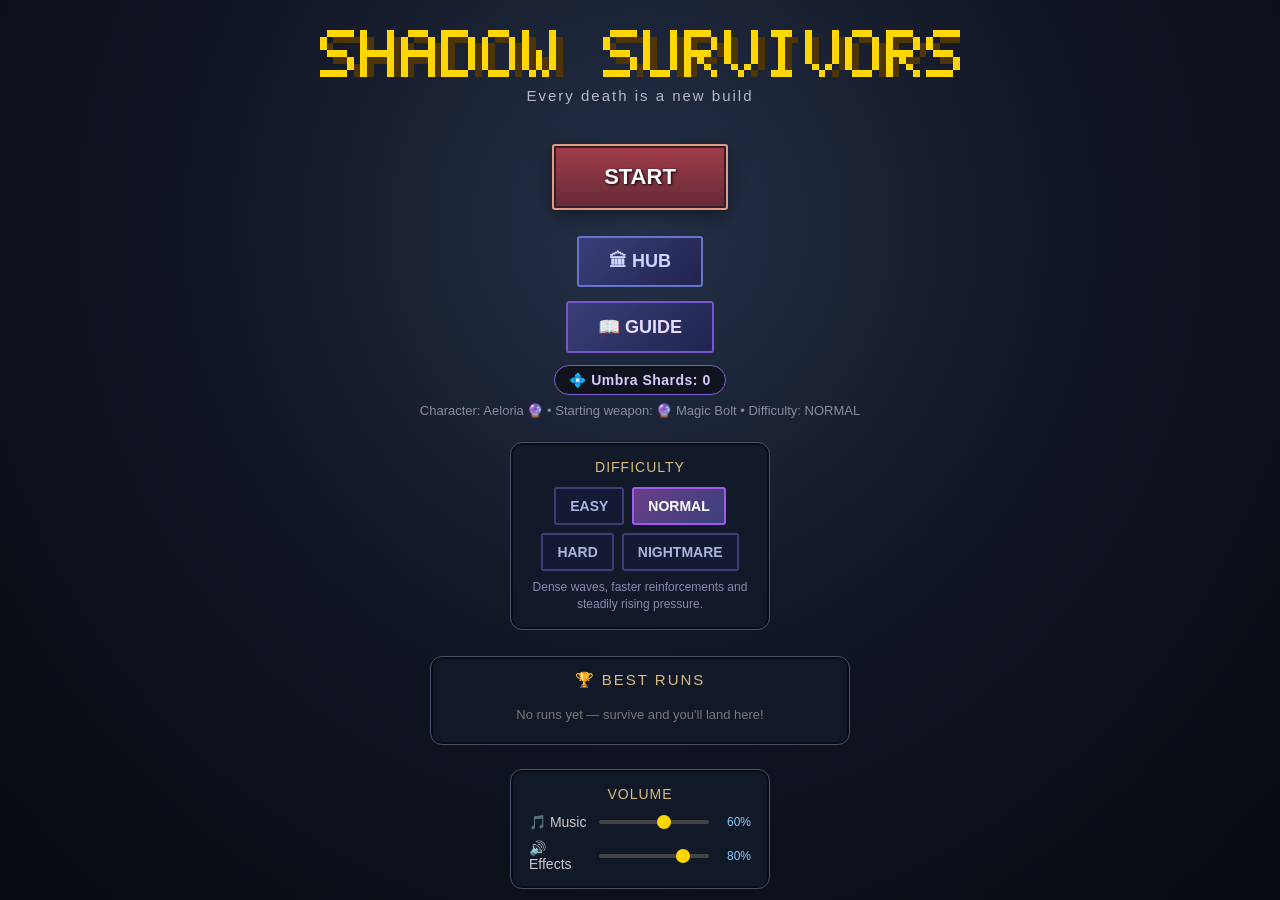
==== commit b15839fb: "Rebalance combat and refine biomes, shadows, shrines and compass" ====
--- a/index.html
+++ b/index.html
@@ -605,7 +605,6 @@
     </div>
   </div>
   <div id="weapon-icons"></div>
-  <div id="exploration-objective" aria-live="off"></div>
 </div>
 
 <div id="levelup-screen">
--- a/css/polish.css
+++ b/css/polish.css
@@ -31,8 +31,7 @@
 #fps { display: block; position: fixed; top: calc(8px + env(safe-area-inset-top)); right: calc(8px + env(safe-area-inset-right)); z-index: 30; padding: 4px 7px; border-radius: 3px; background: #080d17cc; color: #d5e8bc; font-size: 11px; font-variant-numeric: tabular-nums; pointer-events: none; }
 #dev-btn { display: block; }
 body.show-diagnostics #fps, body.show-diagnostics #dev-btn { display: block; }
-#exploration-objective { max-width: min(660px, 94vw); color: #ead4a7; font-size: 11px; line-height: 1.5; letter-spacing: .4px; padding-top: 4px; text-shadow: 0 1px 3px #000; }
 #pause-screen, #levelup-screen, #game-over-screen { background: #070c16e8; }
-@media (max-width: 700px) { #ui-overlay { padding: calc(6px + env(safe-area-inset-top)) 9px 6px; } .weapon-icon { width: 36px; height: 36px; } #exploration-objective { font-size: 10px; } }
-@media (orientation: landscape) and (max-height: 600px) { #ui-overlay { width: min(520px, 80vw); padding-top: calc(4px + env(safe-area-inset-top)); } .bar-container { height: 12px; } #exploration-objective { font-size: 9px; } }
+@media (max-width: 700px) { #ui-overlay { padding: calc(6px + env(safe-area-inset-top)) 9px 6px; } .weapon-icon { width: 36px; height: 36px; } }
+@media (orientation: landscape) and (max-height: 600px) { #ui-overlay { width: min(520px, 80vw); padding-top: calc(4px + env(safe-area-inset-top)); } .bar-container { height: 12px; } }
 @media (prefers-reduced-motion: reduce) { *, *::before, *::after { animation: none !important; transition: none !important; } }
